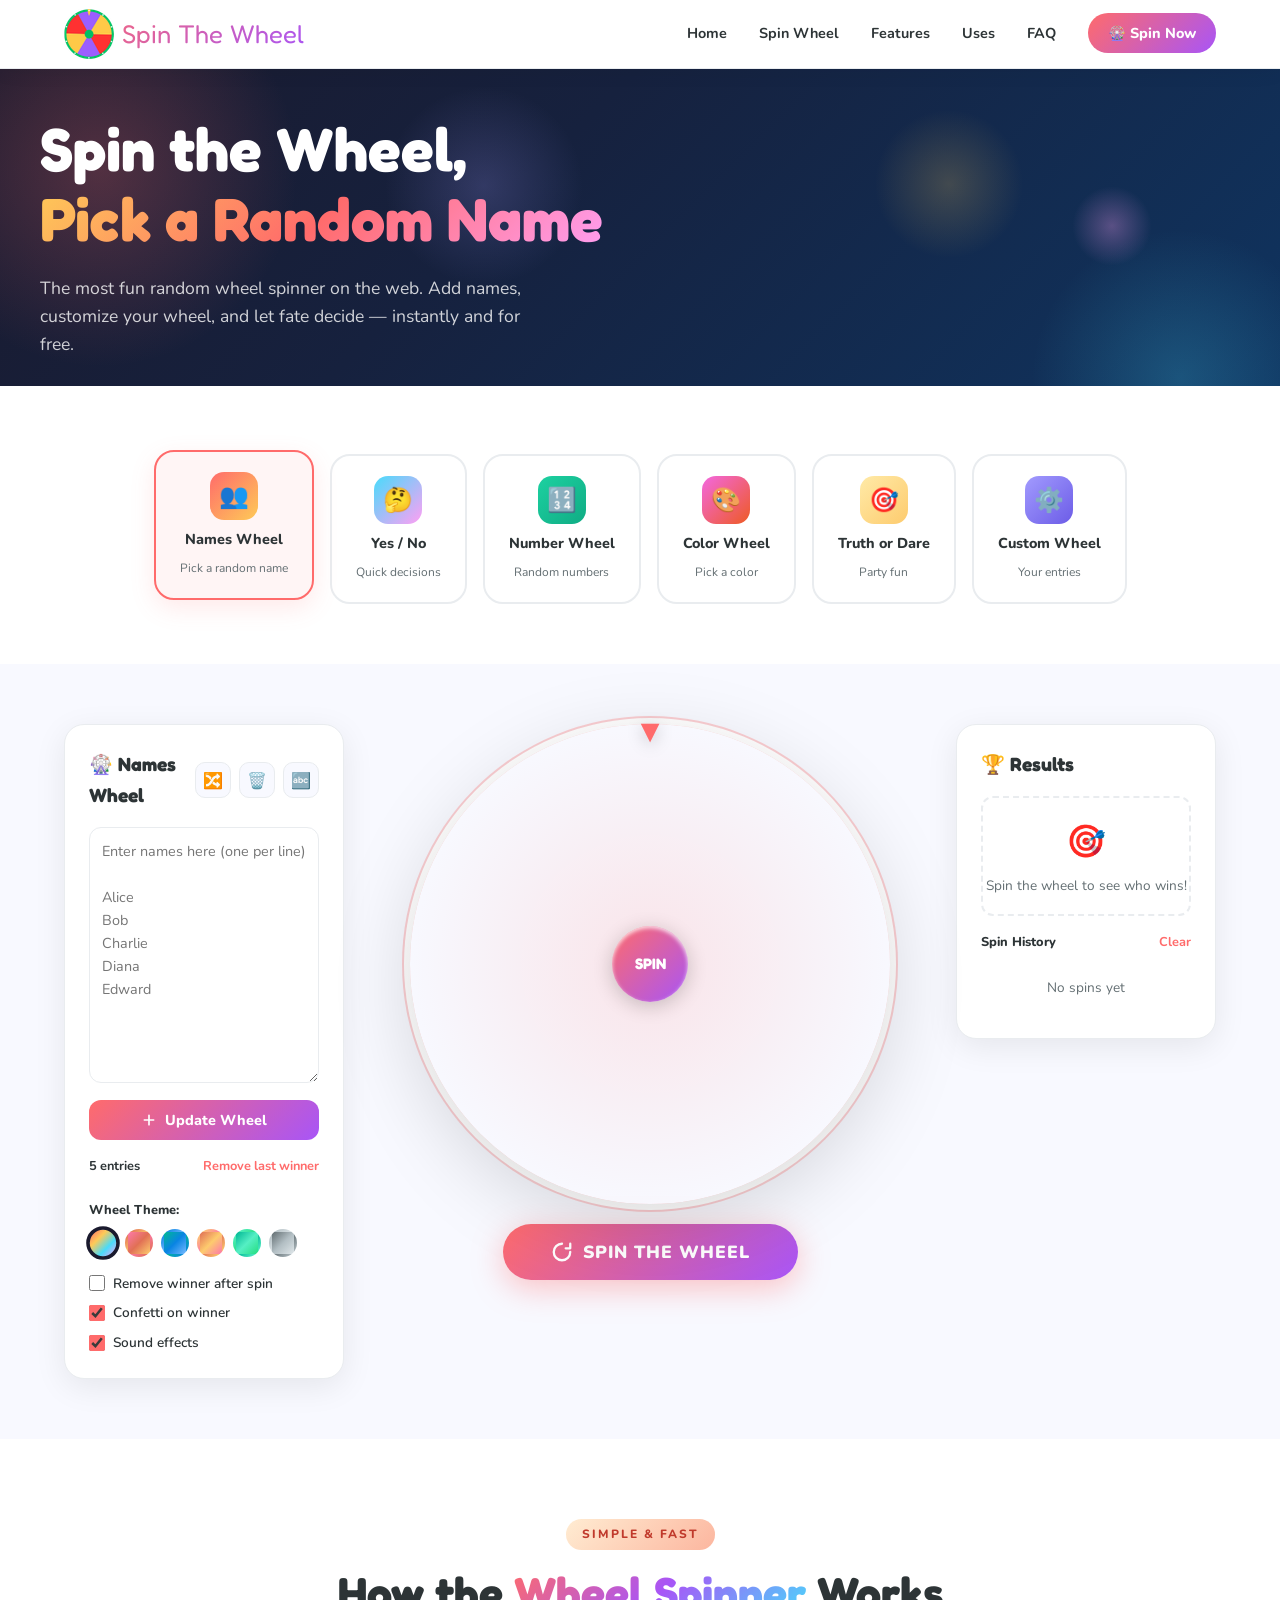
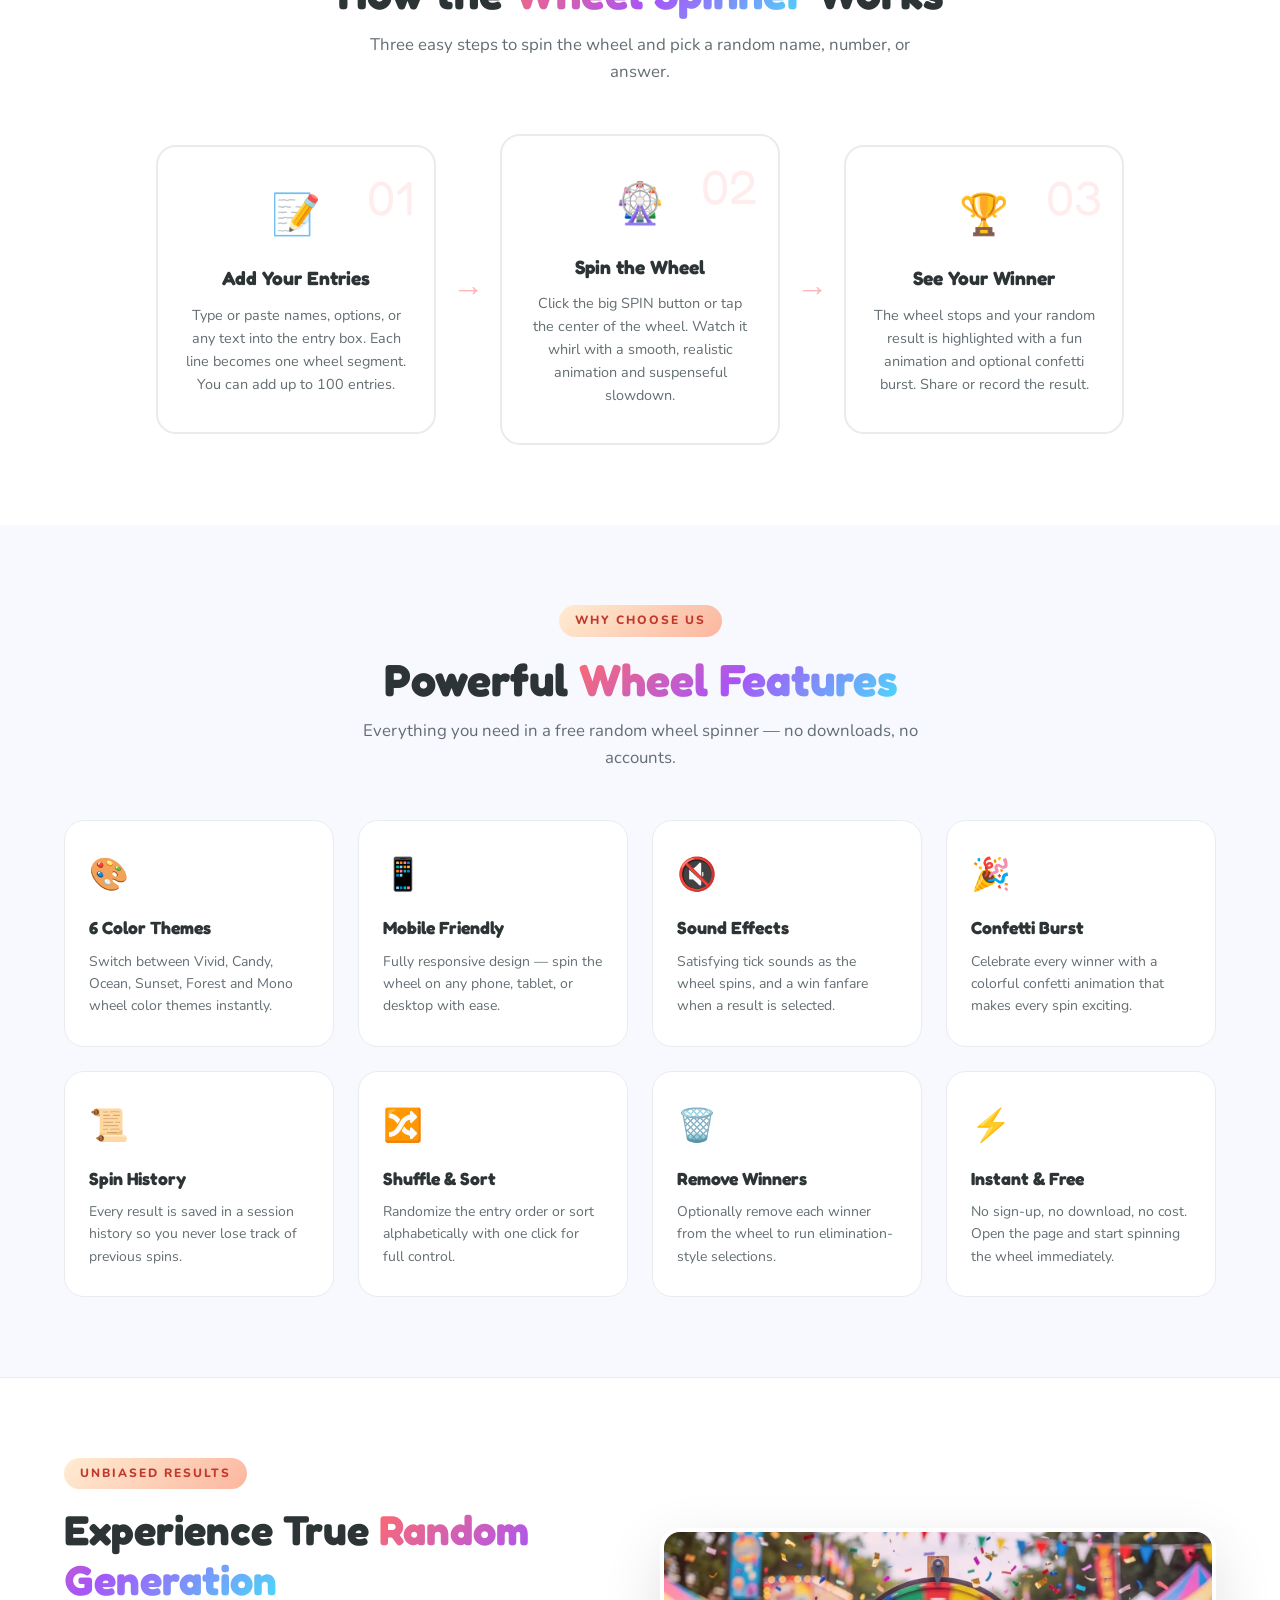
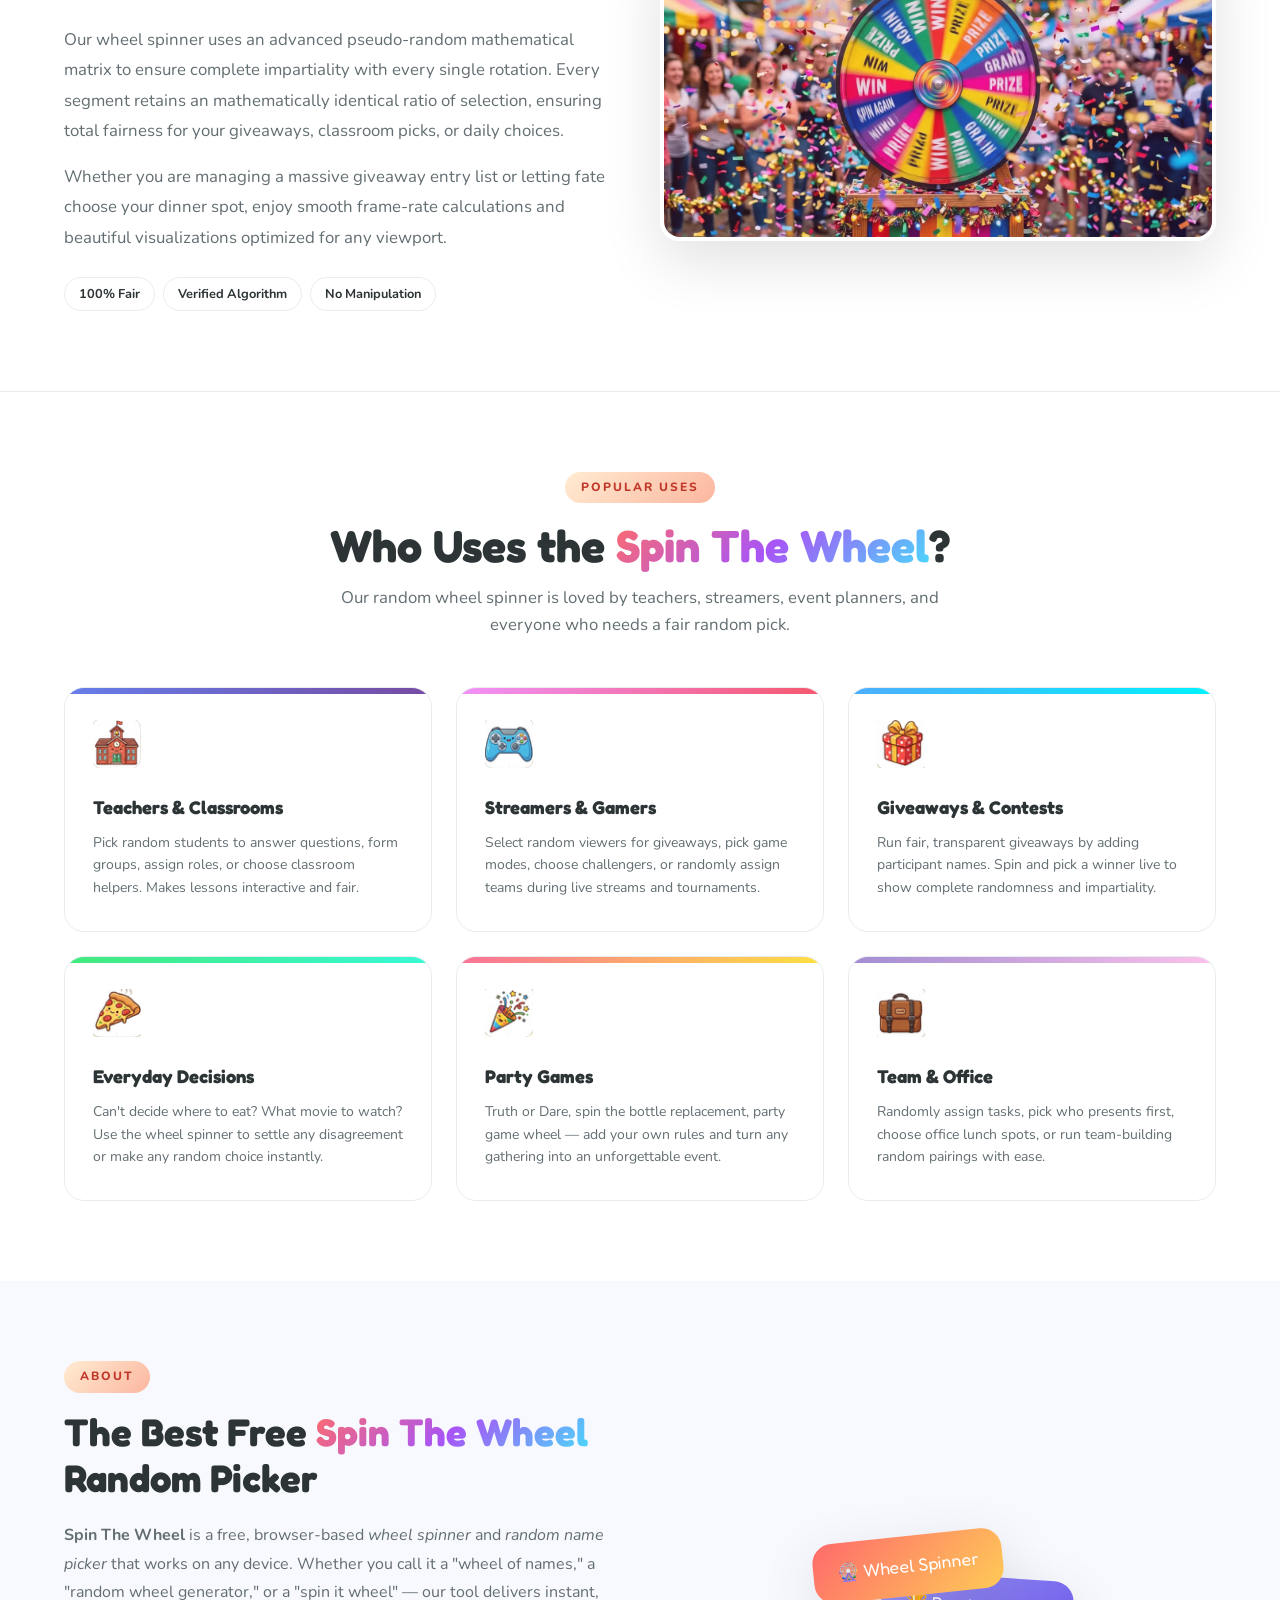
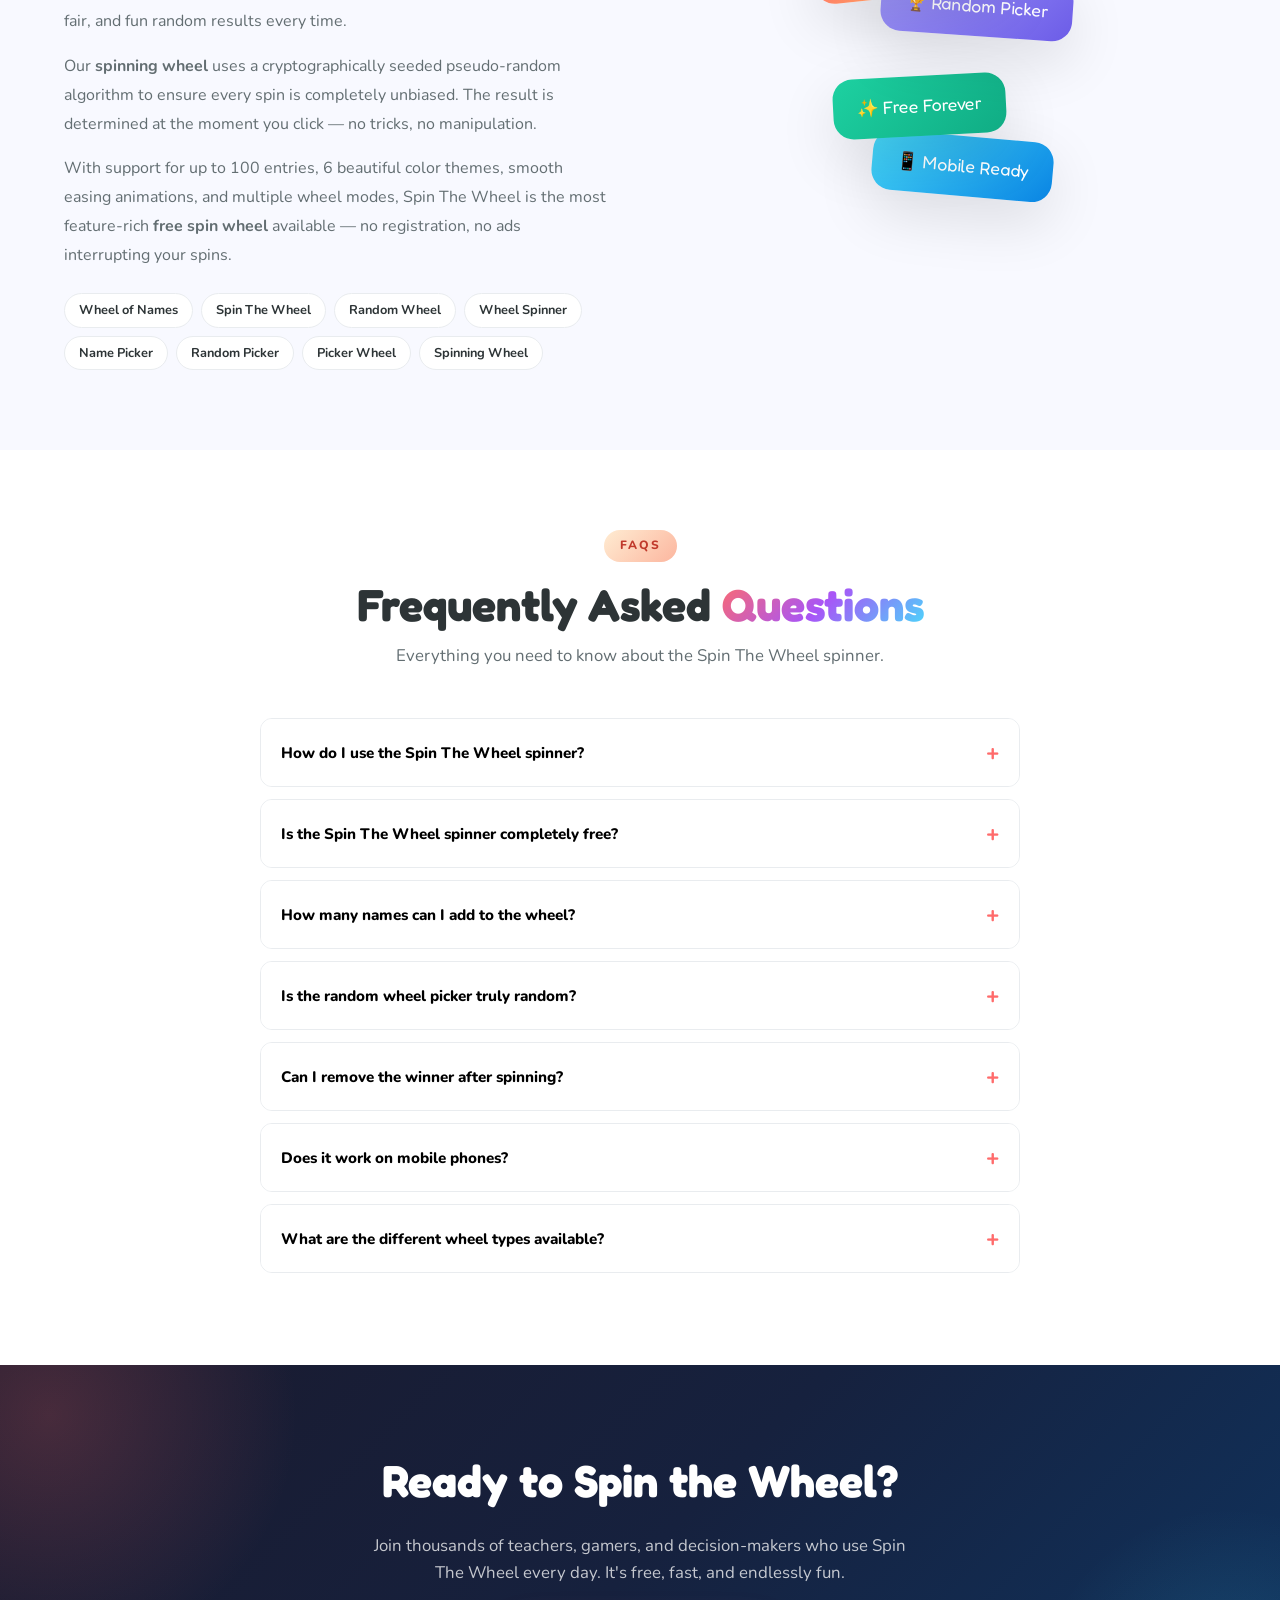
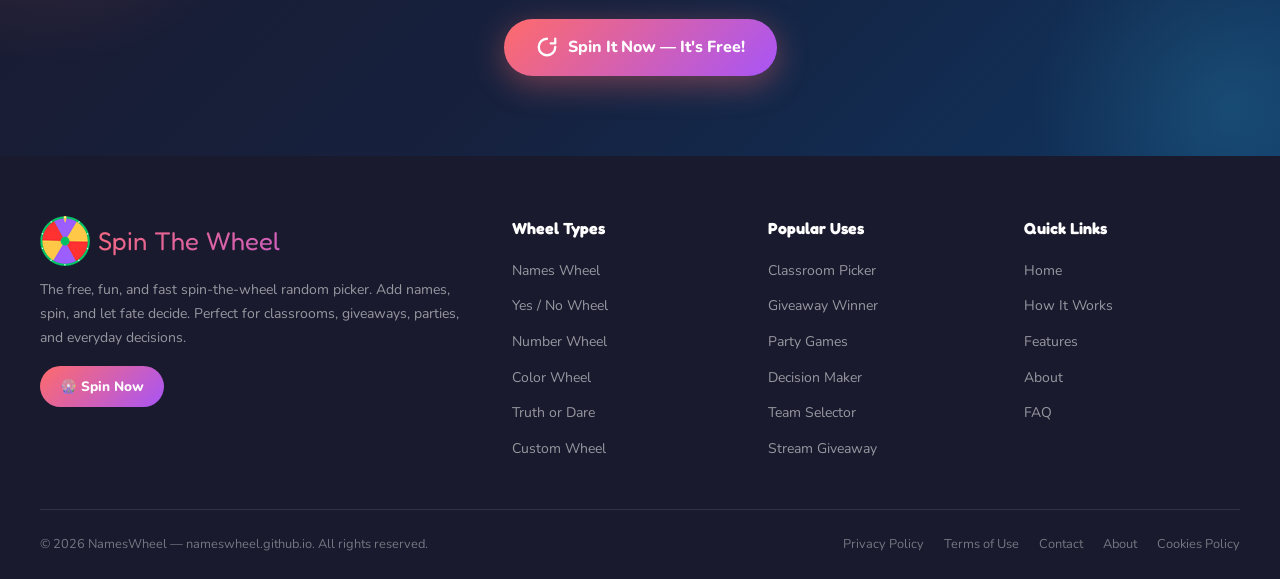
==== index.html @ dcb3e31a "Update index.html" ====
<!DOCTYPE html>
<html lang="en">
<head>
  <!-- Google tag (gtag.js) -->
<script async src="https://www.googletagmanager.com/gtag/js?id=G-W40DSWXFP2"></script>
<script>
  window.dataLayer = window.dataLayer || [];
  function gtag(){dataLayer.push(arguments);}
  gtag('js', new Date());

  gtag('config', 'G-W40DSWXFP2');
</script>
  <meta charset="UTF-8" />
  <meta name="viewport" content="width=device-width, initial-scale=1.0" />
  <title>Spin The Wheel – Random Wheel Spinner</title>
  <meta name="description" content="Spin The Wheel is a free, beautiful spinning wheel random picker. Add custom names, spin the wheel, and get instant random results. Perfect for classrooms, giveaways, games & decisions." />
  <meta name="keywords" content="random wheel, wheel of names, Spin The Wheel, spin the wheel, wheel spinner, random wheel, spinning wheel, spin a wheel, random wheel spinner, picker wheel, wheel picker, free spin wheel, spin the wheel random picker, random wheel generator" />
  <meta name="author" content="WheelGame" />
  <link rel="canonical" href="https://wheelgame.github.io/" />
  <link rel="icon" type="image/png" sizes="32x32" href="/favicon.png">

  <!-- Open Graph -->
  <meta property="og:title" content="Spin The Wheel – Free Spin the Wheel Random Picker" />
  <meta property="og:description" content="Free online wheel spinner. Add names, spin & pick a random winner instantly. Beautiful, fast, and fully customizable." />
  <meta property="og:url" content="https://wheelgame.github.io/" />
  <meta property="og:type" content="website" />
  <meta property="og:image" content="https://wheelgame.github.io/assets/og-image.png" />

  <!-- Twitter Card -->
  <meta name="twitter:card" content="summary_large_image" />
  <meta name="twitter:title" content="Spin The Wheel – Spin the Wheel Random Picker" />
  <meta name="twitter:description" content="Free online spinning wheel to pick random names, winners, and decisions." />

  <!-- Schema Markup -->
  <script type="application/ld+json">
  {
    "@context": "https://schema.org",
    "@type": "WebApplication",
    "name": "Spin Wheel Game",
    "url": "https://wheelgame.github.io/",
    "description": "Free online spin the wheel random picker. Add custom names and spin for random results.",
    "applicationCategory": "UtilityApplication",
    "operatingSystem": "Any",
    "offers": {
      "@type": "Offer",
      "price": "0",
      "priceCurrency": "USD"
    },
    "featureList": [
      "Custom names wheel",
      "Yes/No wheel",
      "Number wheel",
      "Color wheel",
      "Decision wheel",
      "Luck wheel"
    ]
  }
  </script>
  <script type="application/ld+json">
  {
    "@context": "https://schema.org",
    "@type": "FAQPage",
    "mainEntity": [
      {
        "@type": "Question",
        "name": "How do I use the Spin Wheel Game spinner?",
        "acceptedAnswer": {
          "@type": "Answer",
          "text": "Simply type or paste names into the input box on the left, then click the big SPIN button. The wheel will spin and land on a random name."
        }
      },
      {
        "@type": "Question",
        "name": "Is the Spin Wheel Game spinner free?",
        "acceptedAnswer": {
          "@type": "Answer",
          "text": "Yes! Spin Wheel Game is completely free to use with no registration required."
        }
      },
      {
        "@type": "Question",
        "name": "Can I customize the wheel colors and entries?",
        "acceptedAnswer": {
          "@type": "Answer",
          "text": "Absolutely. You can add, edit, or remove any entry and choose from multiple color themes for your wheel."
        }
      },
      {
        "@type": "Question",
        "name": "How many names can I add to the wheel?",
        "acceptedAnswer": {
          "@type": "Answer",
          "text": "You can add up to 100 names or entries on a single wheel. The wheel automatically adjusts segment sizes."
        }
      }
    ]
  }
  </script>

  <!-- Fonts -->
  <link rel="preconnect" href="https://fonts.googleapis.com" />
  <link rel="preconnect" href="https://fonts.gstatic.com" crossorigin />
  <link href="https://fonts.googleapis.com/css2?family=Fredoka+One&family=Nunito:wght@400;600;700;800;900&display=swap" rel="stylesheet" />

  <link rel="stylesheet" href="/css/style.css" />
</head>
<body>

  <!-- HEADER (component) -->
  <div id="header-root"></div>

  <!-- HERO SECTION -->
<section class="hero" id="home">
    <div class="hero-bg-circles">
      <span class="hc hc1"></span><span class="hc hc2"></span>
      <span class="hc hc3"></span><span class="hc hc4"></span>
      <span class="hc hc5"></span>
    </div>
    <div class="hero-content">
      <div class="hero-text">        
        <h1>Spin the Wheel,<br/><span class="gradient-text">Pick a Random Name</span></h1>
        <p class="hero-sub">The most fun random wheel spinner on the web. Add names, customize your wheel, and let fate decide — instantly and for free.</p>       
      </div>      
    </div>    
  </section>

  <!-- MAIN CONTENT WRAPPER for mobile reorder -->
  <div class="main-content-wrapper">

    <!-- WHEEL TYPES NAV -->
    <section class="wheel-types-nav" id="wheel-types">
      <div class="container">          
        <div class="wheel-type-cards">
          <div class="wt-card active" data-wheel="names" onclick="switchWheel('names')">
            <div class="wt-icon" style="background:linear-gradient(135deg,#ff6b6b,#feca57)">👥</div>
            <strong>Names Wheel</strong><span>Pick a random name</span>
          </div>
          <div class="wt-card" data-wheel="yesno" onclick="switchWheel('yesno')">
            <div class="wt-icon" style="background:linear-gradient(135deg,#48dbfb,#ff9ff3)">🤔</div>
            <strong>Yes / No</strong><span>Quick decisions</span>
          </div>
          <div class="wt-card" data-wheel="numbers" onclick="switchWheel('numbers')">
            <div class="wt-icon" style="background:linear-gradient(135deg,#1dd1a1,#10ac84)">🔢</div>
            <strong>Number Wheel</strong><span>Random numbers</span>
          </div>
          <div class="wt-card" data-wheel="colors" onclick="switchWheel('colors')">
            <div class="wt-icon" style="background:linear-gradient(135deg,#f368e0,#ee5a24)">🎨</div>
            <strong>Color Wheel</strong><span>Pick a color</span>
          </div>
          <div class="wt-card" data-wheel="truth" onclick="switchWheel('truth')">
            <div class="wt-icon" style="background:linear-gradient(135deg,#ffeaa7,#fdcb6e)">🎯</div>
            <strong>Truth or Dare</strong><span>Party fun</span>
          </div>
          <div class="wt-card" data-wheel="custom" onclick="switchWheel('custom')">
            <div class="wt-icon" style="background:linear-gradient(135deg,#a29bfe,#6c5ce7)">⚙️</div>
            <strong>Custom Wheel</strong><span>Your entries</span>
          </div>
        </div>
      </div>
    </section>
    
    <!-- MAIN SPINNER SECTION -->
    <section class="spinner-section" id="spinner">
      <div class="container">
        <div class="spinner-layout">

          <!-- LEFT: Controls -->
          <div class="spinner-controls">
            <div class="controls-header">
              <h3 id="wheelTitle">🎡 Names Wheel</h3>
              <div class="controls-actions">
                <button class="ctrl-btn" id="shuffleBtn" title="Shuffle" onclick="shuffleEntries()">🔀</button>
                <button class="ctrl-btn" id="clearBtn" title="Clear All" onclick="clearAll()">🗑️</button>
                <button class="ctrl-btn" id="sortBtn" title="Sort A-Z" onclick="sortEntries()">🔤</button>
              </div>
            </div>

            <div class="entry-input-area">
              <textarea id="entriesInput" placeholder="Enter names here (one per line)&#10;&#10;Alice&#10;Bob&#10;Charlie&#10;Diana&#10;Edward" rows="10"></textarea>
              <div class="input-actions">
                <button class="btn-add" onclick="updateWheelFromInput()">
                  <svg width="16" height="16" viewBox="0 0 24 24" fill="none"><path d="M12 5v14M5 12h14" stroke="white" stroke-width="2.5" stroke-linecap="round"/></svg>
                  Update Wheel
                </button>
              </div>
            </div>

            <div class="entries-list-wrap">
              <div class="entries-list-header">
                <span id="entryCount">5 entries</span>
                <button class="link-btn" onclick="removeLastWinner()">Remove last winner</button>
              </div>
              <ul class="entries-list" id="entriesList"></ul>
            </div>

            <div class="theme-picker">
              <span class="theme-label">Wheel Theme:</span>
              <div class="theme-swatches">
                <button class="swatch active" data-theme="vivid" onclick="setTheme('vivid')" title="Vivid"></button>
                <button class="swatch" data-theme="candy" onclick="setTheme('candy')" title="Candy"></button>
                <button class="swatch" data-theme="ocean" onclick="setTheme('ocean')" title="Ocean"></button>
                <button class="swatch" data-theme="sunset" onclick="setTheme('sunset')" title="Sunset"></button>
                <button class="swatch" data-theme="forest" onclick="setTheme('forest')" title="Forest"></button>
                <button class="swatch" data-theme="mono" onclick="setTheme('mono')" title="Mono"></button>
              </div>
            </div>

            <!-- Options -->
            <div class="spin-options">
              <label class="opt-toggle">
                <input type="checkbox" id="removeWinner" /> Remove winner after spin
              </label>
              <label class="opt-toggle">
                <input type="checkbox" id="confettiOpt" checked /> Confetti on winner
              </label>
              <label class="opt-toggle">
                <input type="checkbox" id="soundOpt" checked /> Sound effects
              </label>
            </div>
          </div>

          <!-- CENTER: Wheel Canvas -->
          <div class="wheel-center">
            <div class="wheel-wrapper">
              <div class="wheel-glow"></div>
              <canvas id="wheelCanvas" width="480" height="480"></canvas>
              <div class="wheel-pointer">▼</div>
              <div class="wheel-center-btn" id="spinCenterBtn" onclick="spinWheel()">
                <span id="spinBtnText">SPIN</span>
              </div>
            </div>
            <button class="btn-spin" id="spinBtn" onclick="spinWheel()">
              <svg width="22" height="22" viewBox="0 0 24 24" fill="none"><path d="M21 12a9 9 0 1 1-9-9" stroke="white" stroke-width="2.5" stroke-linecap="round"/><path d="M21 3v5h-5" stroke="white" stroke-width="2.5" stroke-linecap="round" stroke-linejoin="round"/></svg>
              SPIN THE WHEEL
            </button>
          </div>

          <!-- RIGHT: Results -->
          <div class="results-panel">
            <h3>🏆 Results</h3>
            <div class="winner-display" id="winnerDisplay">
              <div class="winner-placeholder">
                <span class="winner-icon">🎯</span>
                <p>Spin the wheel to see who wins!</p>
              </div>
            </div>
            <div class="history-wrap">
              <div class="history-header">
                <span>Spin History</span>
                <button class="link-btn" onclick="clearHistory()">Clear</button>
              </div>
              <ul class="history-list" id="historyList">
                <li class="history-empty">No spins yet</li>
              </ul>
            </div>
            <div class="share-result" id="shareResult" style="display:none">
              <button class="btn-share" onclick="shareResult()">
                📤 Share Result
              </button>
              <button class="btn-copy" onclick="copyResult()">
                📋 Copy
              </button>
            </div>
          </div>

        </div><!-- /spinner-layout -->
      </div>
    </section>

  </div><!-- /main-content-wrapper -->

  <!-- HOW IT WORKS -->
  <section class="how-it-works" id="how">
    <div class="container">
      <div class="section-tag">Simple & Fast</div>
      <h2 class="section-title">How the <span class="gradient-text">Wheel Spinner</span> Works</h2>
      <p class="section-sub">Three easy steps to spin the wheel and pick a random name, number, or answer.</p>
      <div class="steps-grid">
        <div class="step-card">
          <div class="step-num">01</div>
          <div class="step-icon">📝</div>
          <h4>Add Your Entries</h4>
          <p>Type or paste names, options, or any text into the entry box. Each line becomes one wheel segment. You can add up to 100 entries.</p>
        </div>
        <div class="step-arrow">→</div>
        <div class="step-card">
          <div class="step-num">02</div>
          <div class="step-icon">🎡</div>
          <h4>Spin the Wheel</h4>
          <p>Click the big SPIN button or tap the center of the wheel. Watch it whirl with a smooth, realistic animation and suspenseful slowdown.</p>
        </div>
        <div class="step-arrow">→</div>
        <div class="step-card">
          <div class="step-num">03</div>
          <div class="step-icon">🏆</div>
          <h4>See Your Winner</h4>
          <p>The wheel stops and your random result is highlighted with a fun animation and optional confetti burst. Share or record the result.</p>
        </div>
      </div>
    </div>
  </section>

  <!-- FEATURES SECTION -->
  <section class="features-section" id="features">
    <div class="container">
      <div class="section-tag">Why Choose Us</div>
      <h2 class="section-title">Powerful <span class="gradient-text">Wheel Features</span></h2>
      <p class="section-sub">Everything you need in a free random wheel spinner — no downloads, no accounts.</p>
      <div class="features-grid">
        <div class="feat-card">
          <div class="feat-icon">🎨</div>
          <h4>6 Color Themes</h4>
          <p>Switch between Vivid, Candy, Ocean, Sunset, Forest and Mono wheel color themes instantly.</p>
        </div>
        <div class="feat-card">
          <div class="feat-icon">📱</div>
          <h4>Mobile Friendly</h4>
          <p>Fully responsive design — spin the wheel on any phone, tablet, or desktop with ease.</p>
        </div>
        <div class="feat-card">
          <div class="feat-icon">🔇</div>
          <h4>Sound Effects</h4>
          <p>Satisfying tick sounds as the wheel spins, and a win fanfare when a result is selected.</p>
        </div>
        <div class="feat-card">
          <div class="feat-icon">🎉</div>
          <h4>Confetti Burst</h4>
          <p>Celebrate every winner with a colorful confetti animation that makes every spin exciting.</p>
        </div>
        <div class="feat-card">
          <div class="feat-icon">📜</div>
          <h4>Spin History</h4>
          <p>Every result is saved in a session history so you never lose track of previous spins.</p>
        </div>
        <div class="feat-card">
          <div class="feat-icon">🔀</div>
          <h4>Shuffle & Sort</h4>
          <p>Randomize the entry order or sort alphabetically with one click for full control.</p>
        </div>
        <div class="feat-card">
          <div class="feat-icon">🗑️</div>
          <h4>Remove Winners</h4>
          <p>Optionally remove each winner from the wheel to run elimination-style selections.</p>
        </div>
        <div class="feat-card">
          <div class="feat-icon">⚡</div>
          <h4>Instant & Free</h4>
          <p>No sign-up, no download, no cost. Open the page and start spinning the wheel immediately.</p>
        </div>
      </div>
    </div>
  </section>


  <section class="about-section" style="background: var(--bg); border-top: 1px solid var(--border); border-bottom: 1px solid var(--border);">
    <div class="container">
      <div class="about-grid" style="grid-template-columns: repeat(auto-fit, minmax(320px, 1fr)); gap: 40px; align-items: center;">
        
        <div class="about-text" style="text-align: left;">
          <div class="section-tag">Unbiased Results</div>
          <h2 style="font-family: var(--font-display); font-size: clamp(1.8rem, 3.5vw, 2.6rem); margin-bottom: 20px; line-height: 1.2;">
            Experience True <span class="gradient-text">Random Generation</span>
          </h2>
          <p style="color: var(--text-light); margin-bottom: 16px; line-height: 1.8; font-size: 1.05rem;">
            Our wheel spinner uses an advanced pseudo-random mathematical matrix to ensure complete impartiality with every single rotation. Every segment retains an mathematically identical ratio of selection, ensuring total fairness for your giveaways, classroom picks, or daily choices.
          </p>
          <p style="color: var(--text-light); margin-bottom: 24px; line-height: 1.8; font-size: 1.05rem;">
            Whether you are managing a massive giveaway entry list or letting fate choose your dinner spot, enjoy smooth frame-rate calculations and beautiful visualizations optimized for any viewport.
          </p>
          <div class="about-tags" style="justify-content: flex-start;">
            <span class="tag">100% Fair</span>
            <span class="tag">Verified Algorithm</span>
            <span class="tag">No Manipulation</span>
          </div>
        </div>

        <div class="about-visual" style="display: block; width: 100%;">
          <div style="position: relative; border-radius: var(--radius); overflow: hidden; box-shadow: var(--shadow-strong); border: 4px solid white; aspect-ratio: 16 / 9;">
            <img 
              src="/images/prize-wheel.webp" 
              alt="colorful prize wheel" 
              style="width: 100%; height: 100%; object-fit: cover; display: block;"
            />
            <div style="position: absolute; inset: 0; background: linear-gradient(135deg, rgba(255,107,107,0.15), rgba(168,85,247,0.15)); pointer-events: none;"></div>
          </div>
        </div>

      </div>
    </div>
  </section>

  <!-- USE CASES SECTION -->
  <section class="use-cases-section" id="uses">
    <div class="container">
      <div class="section-tag">Popular Uses</div>
      <h2 class="section-title">Who Uses the <span class="gradient-text">Spin The Wheel</span>?</h2>
      <p class="section-sub">Our random wheel spinner is loved by teachers, streamers, event planners, and everyone who needs a fair random pick.</p>
      <div class="use-cases-grid">
        <div class="use-card">
          <div class="use-bg" style="background:linear-gradient(135deg,#667eea,#764ba2)"></div>
          <img src="/images/school.png" alt="school" class="use-image" style="width: 48px; height: 48px; object-fit: contain; margin-bottom: 1rem;">
          <h4>Teachers & Classrooms</h4>
          <p>Pick random students to answer questions, form groups, assign roles, or choose classroom helpers. Makes lessons interactive and fair.</p>
        </div>
        <div class="use-card">
          <div class="use-bg" style="background:linear-gradient(135deg,#f093fb,#f5576c)"></div>
          <img src="/images/joystick.png" alt="joystick" class="use-image" style="width: 48px; height: 48px; object-fit: contain; margin-bottom: 1rem;">
          <h4>Streamers & Gamers</h4>
          <p>Select random viewers for giveaways, pick game modes, choose challengers, or randomly assign teams during live streams and tournaments.</p>
        </div>
        <div class="use-card">
          <div class="use-bg" style="background:linear-gradient(135deg,#4facfe,#00f2fe)"></div>
          <img src="/images/giftbox.png" alt="giftbox" class="use-image" style="width: 48px; height: 48px; object-fit: contain; margin-bottom: 1rem;">
          <h4>Giveaways & Contests</h4>
          <p>Run fair, transparent giveaways by adding participant names. Spin and pick a winner live to show complete randomness and impartiality.</p>
        </div>
        <div class="use-card">
          <div class="use-bg" style="background:linear-gradient(135deg,#43e97b,#38f9d7)"></div>
          <img src="/images/slice.png" alt="pizza slice" class="use-image" style="width: 48px; height: 48px; object-fit: contain; margin-bottom: 1rem;">
          <h4>Everyday Decisions</h4>
          <p>Can't decide where to eat? What movie to watch? Use the wheel spinner to settle any disagreement or make any random choice instantly.</p>
        </div>
        <div class="use-card">
          <div class="use-bg" style="background:linear-gradient(135deg,#fa709a,#fee140)"></div>
          <img src="/images/party.png" alt="party emoji" class="use-image" style="width: 48px; height: 48px; object-fit: contain; margin-bottom: 1rem;">
          <h4>Party Games</h4>
          <p>Truth or Dare, spin the bottle replacement, party game wheel — add your own rules and turn any gathering into an unforgettable event.</p>
        </div>
        <div class="use-card">
          <div class="use-bg" style="background:linear-gradient(135deg,#a18cd1,#fbc2eb)"></div>
          <img src="/images/bag.png" alt="office bag" class="use-image" style="width: 48px; height: 48px; object-fit: contain; margin-bottom: 1rem;">
          <h4>Team & Office</h4>
          <p>Randomly assign tasks, pick who presents first, choose office lunch spots, or run team-building random pairings with ease.</p>
        </div>
      </div>
    </div>
  </section>

  <!-- SEO TEXT / ABOUT SECTION -->
  <section class="about-section" id="about">
    <div class="container">
      <div class="about-grid">
        <div class="about-text">
          <div class="section-tag">About</div>
          <h2>The Best Free <span class="gradient-text">Spin The Wheel</span> Random Picker</h2>
          <p><strong>Spin The Wheel</strong> is a free, browser-based <em>wheel spinner</em> and <em>random name picker</em> that works on any device. Whether you call it a "wheel of names," a "random wheel generator," or a "spin it wheel" — our tool delivers instant, fair, and fun random results every time.</p>
          <p>Our <strong>spinning wheel</strong> uses a cryptographically seeded pseudo-random algorithm to ensure every spin is completely unbiased. The result is determined at the moment you click — no tricks, no manipulation.</p>
          <p>With support for up to 100 entries, 6 beautiful color themes, smooth easing animations, and multiple wheel modes, Spin The Wheel is the most feature-rich <strong>free spin wheel</strong> available — no registration, no ads interrupting your spins.</p>
          <div class="about-tags">
            <span class="tag">Wheel of Names</span>
            <span class="tag">Spin The Wheel</span>
            <span class="tag">Random Wheel</span>
            <span class="tag">Wheel Spinner</span>
            <span class="tag">Name Picker</span>
            <span class="tag">Random Picker</span>
            <span class="tag">Picker Wheel</span>
            <span class="tag">Spinning Wheel</span>
          </div>
        </div>
        <div class="about-visual">
          <div class="about-card-stack">
            <div class="acard acard1">🎡 Wheel Spinner</div>
            <div class="acard acard2">🏆 Random Picker</div>
            <div class="acard acard3">✨ Free Forever</div>
            <div class="acard acard4">📱 Mobile Ready</div>
          </div>
        </div>
      </div>
    </div>
  </section>

  <!-- FAQ SECTION -->
  <section class="faq-section" id="faq">
    <div class="container">
      <div class="section-tag">FAQs</div>
      <h2 class="section-title">Frequently Asked <span class="gradient-text">Questions</span></h2>
      <p class="section-sub">Everything you need to know about the Spin The Wheel spinner.</p>
      <div class="faq-list" id="faqList">
        <div class="faq-item">
          <button class="faq-q" onclick="toggleFaq(this)">
            How do I use the Spin The Wheel spinner?
            <span class="faq-arrow">+</span>
          </button>
          <div class="faq-a">
            <p>Type or paste your names into the text box on the left — one name per line. Click the <strong>Update Wheel</strong> button to load them, then hit the big <strong>SPIN THE WHEEL</strong> button. The wheel spins and lands on a random entry!</p>
          </div>
        </div>
        <div class="faq-item">
          <button class="faq-q" onclick="toggleFaq(this)">
            Is the Spin The Wheel spinner completely free?
            <span class="faq-arrow">+</span>
          </button>
          <div class="faq-a">
            <p>Yes! Spin The Wheel is 100% free with no registration, no subscription, and no hidden charges. Spin as many times as you want, with as many names as you like.</p>
          </div>
        </div>
        <div class="faq-item">
          <button class="faq-q" onclick="toggleFaq(this)">
            How many names can I add to the wheel?
            <span class="faq-arrow">+</span>
          </button>
          <div class="faq-a">
            <p>You can add up to <strong>100 names or entries</strong> to a single wheel. The segments automatically resize to fit all entries, and text is scaled for readability.</p>
          </div>
        </div>
        <div class="faq-item">
          <button class="faq-q" onclick="toggleFaq(this)">
            Is the random wheel picker truly random?
            <span class="faq-arrow">+</span>
          </button>
          <div class="faq-a">
            <p>Yes. The result uses JavaScript's <code>Math.random()</code> seeded at spin time, which provides statistically uniform randomness. Every entry has an equal chance of winning each spin.</p>
          </div>
        </div>
        <div class="faq-item">
          <button class="faq-q" onclick="toggleFaq(this)">
            Can I remove the winner after spinning?
            <span class="faq-arrow">+</span>
          </button>
          <div class="faq-a">
            <p>Yes! Check the <strong>"Remove winner after spin"</strong> option in the settings panel. This is perfect for elimination-style selections where each winner is removed before the next spin.</p>
          </div>
        </div>
        <div class="faq-item">
          <button class="faq-q" onclick="toggleFaq(this)">
            Does it work on mobile phones?
            <span class="faq-arrow">+</span>
          </button>
          <div class="faq-a">
            <p>Absolutely! Spin The Wheel is fully responsive and touch-friendly. Tap the center button or the SPIN button to rotate the wheel on any smartphone or tablet.</p>
          </div>
        </div>
        <div class="faq-item">
          <button class="faq-q" onclick="toggleFaq(this)">
            What are the different wheel types available?
            <span class="faq-arrow">+</span>
          </button>
          <div class="faq-a">
            <p>We offer 6 wheel types: <strong>Names Wheel</strong> (custom names), <strong>Yes/No Wheel</strong> (quick decisions), <strong>Number Wheel</strong> (random numbers 1–20), <strong>Color Wheel</strong> (random colors), <strong>Truth or Dare Wheel</strong>, and a fully <strong>Custom Wheel</strong> where you enter anything you want.</p>
          </div>
        </div>
      </div>
    </div>
  </section>

  <!-- CTA SECTION -->
  <section class="cta-section">
    <div class="cta-bg-circles">
      <span class="cc cc1"></span><span class="cc cc2"></span>
    </div>
    <div class="container">
      <div class="cta-content">
        <h2>Ready to Spin the Wheel?</h2>
        <p>Join thousands of teachers, gamers, and decision-makers who use Spin The Wheel every day. It's free, fast, and endlessly fun.</p>
        <a href="#spinner" class="btn-hero btn-cta-hero">
          <svg width="22" height="22" viewBox="0 0 24 24" fill="none"><path d="M21 12a9 9 0 1 1-9-9" stroke="white" stroke-width="2.5" stroke-linecap="round"/><path d="M21 3v5h-5" stroke="white" stroke-width="2.5" stroke-linecap="round" stroke-linejoin="round"/></svg>
          Spin It Now — It's Free!
        </a>
      </div>
    </div>
  </section>

  <!-- FOOTER (component) -->
  <div id="footer-root"></div>

  <!-- WINNER MODAL -->
  <div class="modal-overlay" id="winnerModal">
    <div class="modal-box">
      <div class="modal-confetti" id="modalConfetti"></div>
      <div class="modal-emoji">🏆</div>
      <h2>We Have a Winner!</h2>
      <div class="modal-winner-name" id="modalWinnerName"></div>
      <div class="modal-actions">
        <button class="btn-modal-spin" onclick="closeModal(); setTimeout(spinWheel, 400)">Spin Again</button>
        <button class="btn-modal-close" onclick="closeModal()">Close</button>
      </div>
    </div>
  </div>

  <!-- JS -->
  <script src="/js/header.js"></script>
  <script src="/js/footer.js"></script>
  <script src="/js/wheel.js"></script>
  <script src="/js/app.js"></script>
</body>
</html>
---- css/style.css ----
/* ============================================================
   NAMES ON WHEEL — Main Stylesheet
   Font: Fredoka One (display) + Nunito (body)
   Theme: White background, vivid color bursts
   ============================================================ */

:root {
  --primary: #ff6b6b;
  --primary2: #feca57;
  --accent: #48dbfb;
  --accent2: #ff9ff3;
  --purple: #a29bfe;
  --green: #1dd1a1;
  --dark: #1a1a2e;
  --dark2: #16213e;
  --text: #2d3436;
  --text-light: #636e72;
  --bg: #ffffff;
  --bg2: #f8f9ff;
  --bg3: #fff5f5;
  --border: #e9ecef;
  --shadow: 0 8px 32px rgba(0,0,0,0.08);
  --shadow-strong: 0 20px 60px rgba(0,0,0,0.12);
  --radius: 20px;
  --radius-sm: 12px;
  --font-display: 'Fredoka One', cursive;
  --font-body: 'Nunito', sans-serif;
}

*, *::before, *::after { box-sizing: border-box; margin: 0; padding: 0; }

html { scroll-behavior: smooth; }

body {
  font-family: var(--font-body);
  color: var(--text);
  background: var(--bg);
  overflow-x: hidden;
  line-height: 1.6;
}

/* ---- UTILITY ---- */
.container { max-width: 1200px; margin: 0 auto; padding: 0 24px; }
.gradient-text {
  background: linear-gradient(135deg, var(--primary), #a855f7, var(--accent));
  -webkit-background-clip: text; -webkit-text-fill-color: transparent; background-clip: text;
}
.section-tag {
  display: inline-block; background: linear-gradient(135deg,#ffecd2,#fcb69f);
  color: #c0392b; font-size: 0.75rem; font-weight: 800; letter-spacing: 2px;
  text-transform: uppercase; padding: 6px 16px; border-radius: 100px; margin-bottom: 16px;
}
.section-title { font-family: var(--font-display); font-size: clamp(1.8rem,4vw,2.8rem); line-height: 1.2; margin-bottom: 12px; }
.section-sub { color: var(--text-light); font-size: 1.05rem; max-width: 600px; margin: 0 auto 48px; text-align: center; }

/* ---- HEADER ---- */
.site-header {
  position: sticky; top: 0; z-index: 1000;
  background: rgba(255,255,255,0.95); backdrop-filter: blur(12px);
  border-bottom: 1px solid var(--border);
  box-shadow: 0 2px 20px rgba(0,0,0,0.06);
}
.header-inner {
  display: flex; align-items: center; justify-content: space-between;
  padding: 0 24px; max-width: 1200px; margin: 0 auto; height: 68px;
}
.logo {
  font-family: var(--font-display); font-size: 1.6rem; text-decoration: none;
  background: linear-gradient(135deg, var(--primary), #a855f7);
  -webkit-background-clip: text; -webkit-text-fill-color: transparent; background-clip: text;
  display: flex; align-items: center; gap: 8px;
}
.logo-icon { font-style: normal; -webkit-text-fill-color: initial; }
.nav-links { display: flex; gap: 32px; list-style: none; }
.nav-links a {
  text-decoration: none; color: var(--text); font-weight: 700; font-size: 0.9rem;
  transition: color .2s; position: relative;
}
.nav-links a::after {
  content: ''; position: absolute; bottom: -4px; left: 0; right: 0; height: 2px;
  background: var(--primary); border-radius: 2px; transform: scaleX(0); transition: transform .2s;
}
.nav-links a:hover { color: var(--primary); }
.nav-links a:hover::after { transform: scaleX(1); }
.nav-cta {
  background: linear-gradient(135deg,var(--primary),#a855f7);
  color: white !important; padding: 10px 20px; border-radius: 100px;
  font-weight: 800 !important;
}
.nav-cta::after { display: none; }
.hamburger { display: none; background: none; border: none; cursor: pointer; padding: 4px; }
.ham-line { display: block; width: 24px; height: 2.5px; background: var(--text); border-radius: 2px; margin: 5px 0; transition: all .3s; }
.mobile-nav { display: none; }

/* ---- HERO ---- */
.hero {
  position: relative; overflow: hidden;
  background: linear-gradient(135deg, #1a1a2e 0%, #16213e 40%, #0f3460 100%);
  padding: 45px 12px 0;
}
.hero-bg-circles { position: absolute; inset: 0; pointer-events: none; }
.hc {
  position: absolute; border-radius: 50%;
  background: radial-gradient(circle, rgba(255,107,107,0.25), transparent 70%);
  animation: pulse-slow 6s ease-in-out infinite;
}
.hc1 { width: 400px; height: 400px; top: -100px; left: -100px; animation-delay: 0s; }
.hc2 { width: 300px; height: 300px; top: 50%; right: -50px; background: radial-gradient(circle,rgba(72,219,251,0.2),transparent 70%); animation-delay: 2s; }
.hc3 { width: 200px; height: 200px; bottom: 100px; left: 30%; background: radial-gradient(circle,rgba(162,155,254,0.2),transparent 70%); animation-delay: 4s; }
.hc4 { width: 150px; height: 150px; top: 40px; right: 20%; background: radial-gradient(circle,rgba(254,202,87,0.2),transparent 70%); animation-delay: 1s; }
.hc5 { width: 80px; height: 80px; bottom: 120px; right: 10%; background: radial-gradient(circle,rgba(255,159,243,0.3),transparent 70%); animation-delay: 3s; }

@keyframes pulse-slow { 0%,100%{transform:scale(1);opacity:.8} 50%{transform:scale(1.2);opacity:1} }

.hero-content { position: relative; z-index: 2; max-width: 1200px; margin: 0 auto; display: flex; align-items: center; justify-content: space-between; gap: 60px; }
.hero-text { flex: 1; }
.hero-badge {
  display: inline-flex; align-items: center; gap: 6px;
  background: rgba(255,255,255,0.1); border: 1px solid rgba(255,255,255,0.2);
  color: #feca57; font-size: 0.85rem; font-weight: 700; padding: 8px 16px;
  border-radius: 100px; margin-bottom: 20px; backdrop-filter: blur(4px);
}
.hero-text h1 {
  font-family: var(--font-display); font-size: clamp(2.2rem,5vw,3.8rem);
  line-height: 1.15; color: white; margin-bottom: 20px;
}
.hero-text .gradient-text {
  background: linear-gradient(135deg,#feca57,#ff6b6b,#ff9ff3);
  -webkit-background-clip: text; -webkit-text-fill-color: transparent; background-clip: text;
}
.hero-sub { color: rgba(255,255,255,0.8); font-size: 1.1rem; margin-bottom: 28px; max-width: 500px; }
.hero-stats { display: flex; gap: 32px; margin-bottom: 36px; }
.stat { display: flex; flex-direction: column; }
.stat strong { font-family: var(--font-display); font-size: 2rem; color: #feca57; line-height: 1; }
.stat span { color: rgba(255,255,255,0.6); font-size: 0.8rem; font-weight: 600; }
.btn-hero {
  display: inline-flex; align-items: center; gap: 10px;
  background: linear-gradient(135deg,#ff6b6b,#a855f7);
  color: white; font-size: 1rem; font-weight: 800; padding: 16px 32px;
  border-radius: 100px; text-decoration: none; box-shadow: 0 8px 32px rgba(255,107,107,0.4);
  transition: transform .2s, box-shadow .2s;
}
.btn-hero:hover { transform: translateY(-2px); box-shadow: 0 12px 40px rgba(255,107,107,0.5); }
.hero-wheel-preview { flex: 0 0 320px; display: flex; justify-content: center; }
.mini-wheel { position: relative; }
.mini-wheel-pin {
  position: absolute; top: -10px; left: 50%; transform: translateX(-50%);
  font-size: 1.6rem; color: white; filter: drop-shadow(0 2px 8px rgba(0,0,0,0.5));
  z-index: 5; animation: pin-bounce .6s ease-in-out infinite alternate;
}
@keyframes pin-bounce { from{transform:translateX(-50%) translateY(0)} to{transform:translateX(-50%) translateY(4px)} }
.hero-wave { margin-top: 60px; }
.hero-wave svg { display: block; }

/* ---- MAIN CONTENT WRAPPER (for mobile reorder) ---- */
.main-content-wrapper {
  display: flex;
  flex-direction: column;
}

/* ---- WHEEL TYPES NAV ---- */
.wheel-types-nav { padding: 60px 0; background: white; text-align: center; }
.wheel-type-cards { display: flex; gap: 16px; flex-wrap: wrap; justify-content: center; margin-top: 8px; }
.wt-card {
  display: flex; flex-direction: column; align-items: center; gap: 8px;
  padding: 20px 24px; border-radius: var(--radius); border: 2px solid var(--border);
  cursor: pointer; transition: all .25s; background: white; min-width: 130px;
}
.wt-card:hover, .wt-card.active {
  border-color: var(--primary); background: #fff5f5;
  transform: translateY(-4px); box-shadow: 0 8px 24px rgba(255,107,107,0.15);
}
.wt-icon { width: 48px; height: 48px; border-radius: 14px; display: flex; align-items: center; justify-content: center; font-size: 1.5rem; }
.wt-card strong { font-weight: 800; font-size: 0.9rem; }
.wt-card span { font-size: 0.75rem; color: var(--text-light); }

/* ---- SPINNER SECTION ---- */
.spinner-section { padding: 60px 0; background: var(--bg2); }
.spinner-layout { display: grid; grid-template-columns: 280px 1fr 260px; gap: 28px; align-items: start; }

/* Controls */
.spinner-controls {
  background: white; border-radius: var(--radius); padding: 24px;
  box-shadow: var(--shadow); border: 1px solid var(--border);
}
.controls-header { display: flex; align-items: center; justify-content: space-between; margin-bottom: 16px; }
.controls-header h3 { font-family: var(--font-display); font-size: 1.2rem; }
.controls-actions { display: flex; gap: 8px; }
.ctrl-btn {
  background: var(--bg2); border: 1px solid var(--border); border-radius: 10px;
  width: 36px; height: 36px; cursor: pointer; font-size: 1rem; transition: all .2s;
}
.ctrl-btn:hover { background: #fff0f0; border-color: var(--primary); transform: scale(1.1); }
.entry-input-area { margin-bottom: 16px; }
#entriesInput {
  width: 100%; padding: 12px; border: 1.5px solid var(--border); border-radius: 12px;
  font-family: var(--font-body); font-size: 0.9rem; resize: vertical; outline: none;
  transition: border-color .2s; line-height: 1.6;
}
#entriesInput:focus { border-color: var(--primary); }
.input-actions { margin-top: 8px; }
.btn-add {
  width: 100%; display: flex; align-items: center; justify-content: center; gap: 8px;
  background: linear-gradient(135deg,var(--primary),#a855f7);
  color: white; border: none; padding: 10px; border-radius: 12px;
  font-family: var(--font-body); font-weight: 800; font-size: 0.9rem; cursor: pointer;
  transition: transform .2s, box-shadow .2s;
}
.btn-add:hover { transform: translateY(-1px); box-shadow: 0 4px 16px rgba(255,107,107,0.35); }
.entries-list-wrap { margin-bottom: 16px; }
.entries-list-header { display: flex; justify-content: space-between; align-items: center; margin-bottom: 8px; font-size: 0.8rem; font-weight: 700; }
.link-btn { background: none; border: none; color: var(--primary); cursor: pointer; font-size: 0.8rem; font-weight: 700; font-family: var(--font-body); }
.entries-list { list-style: none; max-height: 180px; overflow-y: auto; display: flex; flex-direction: column; gap: 4px; }
.entries-list::-webkit-scrollbar { width: 4px; }
.entries-list::-webkit-scrollbar-thumb { background: var(--border); border-radius: 4px; }
.entry-item {
  display: flex; align-items: center; gap: 8px; padding: 6px 10px;
  background: var(--bg2); border-radius: 8px; font-size: 0.85rem;
}
.entry-dot { width: 10px; height: 10px; border-radius: 50%; flex-shrink: 0; }
.entry-name { flex: 1; font-weight: 600; overflow: hidden; text-overflow: ellipsis; white-space: nowrap; }
.entry-del { background: none; border: none; cursor: pointer; color: #ccc; font-size: 0.85rem; padding: 2px; transition: color .2s; }
.entry-del:hover { color: var(--primary); }
.theme-picker { margin-bottom: 16px; }
.theme-label { font-size: 0.8rem; font-weight: 800; display: block; margin-bottom: 8px; }
.theme-swatches { display: flex; gap: 8px; }
.swatch {
  width: 28px; height: 28px; border-radius: 50%; cursor: pointer; border: 3px solid transparent;
  transition: transform .2s, border-color .2s; outline: none;
}
.swatch[data-theme="vivid"] { background: linear-gradient(135deg,#ff6b6b,#feca57,#48dbfb,#ff9ff3); }
.swatch[data-theme="candy"] { background: linear-gradient(135deg,#fd79a8,#e17055,#fdcb6e); }
.swatch[data-theme="ocean"] { background: linear-gradient(135deg,#00b894,#0984e3,#74b9ff); }
.swatch[data-theme="sunset"] { background: linear-gradient(135deg,#e17055,#fdcb6e,#fd79a8); }
.swatch[data-theme="forest"] { background: linear-gradient(135deg,#00b894,#55efc4,#26de81); }
.swatch[data-theme="mono"] { background: linear-gradient(135deg,#636e72,#b2bec3,#dfe6e9); }
.swatch.active, .swatch:hover { transform: scale(1.2); border-color: var(--dark); }
.spin-options { display: flex; flex-direction: column; gap: 8px; }
.opt-toggle { display: flex; align-items: center; gap: 8px; cursor: pointer; font-size: 0.85rem; font-weight: 600; }
.opt-toggle input { accent-color: var(--primary); width: 16px; height: 16px; }

/* Wheel Center */
.wheel-center { display: flex; flex-direction: column; align-items: center; gap: 20px; }
.wheel-wrapper { position: relative; display: flex; align-items: center; justify-content: center; }
.wheel-glow {
  position: absolute; width: 500px; height: 500px; border-radius: 50%;
  background: radial-gradient(circle,rgba(255,107,107,0.15),transparent 70%);
  animation: glow-pulse 3s ease-in-out infinite;
}
@keyframes glow-pulse { 0%,100%{transform:scale(1)} 50%{transform:scale(1.1)} }
#wheelCanvas { display: block; border-radius: 50%; box-shadow: 0 20px 80px rgba(0,0,0,0.15), 0 0 0 6px white, 0 0 0 8px rgba(255,107,107,0.3); cursor: pointer; }
.wheel-pointer {
  position: absolute; top: -18px; left: 50%; transform: translateX(-50%);
  font-size: 2rem; color: var(--primary); filter: drop-shadow(0 4px 8px rgba(0,0,0,0.2));
  z-index: 10; animation: pointer-bob .8s ease-in-out infinite alternate;
}
@keyframes pointer-bob { from{transform:translateX(-50%) translateY(0)} to{transform:translateX(-50%) translateY(5px)} }
.wheel-center-btn {
  position: absolute; width: 76px; height: 76px; border-radius: 50%; z-index: 10;
  background: white; box-shadow: 0 4px 20px rgba(0,0,0,0.2), inset 0 2px 4px rgba(255,255,255,0.8);
  display: flex; align-items: center; justify-content: center; cursor: pointer;
  font-family: var(--font-display); font-size: 0.95rem; font-weight: 700;
  background: linear-gradient(135deg,#ff6b6b,#a855f7); color: white;
  transition: transform .2s;
}
.wheel-center-btn:hover { transform: scale(1.08); }
.btn-spin {
  display: flex; align-items: center; gap: 10px;
  background: linear-gradient(135deg,var(--primary),#a855f7);
  color: white; border: none; padding: 16px 48px; border-radius: 100px;
  font-family: var(--font-body); font-weight: 900; font-size: 1.1rem; cursor: pointer;
  box-shadow: 0 8px 32px rgba(255,107,107,0.4); transition: all .2s; letter-spacing: 1px;
}
.btn-spin:hover { transform: translateY(-3px); box-shadow: 0 14px 40px rgba(255,107,107,0.5); }
.btn-spin:active { transform: translateY(-1px); }
.btn-spin:disabled { opacity: 0.6; cursor: not-allowed; transform: none; }

/* Results Panel */
.results-panel {
  background: white; border-radius: var(--radius); padding: 24px;
  box-shadow: var(--shadow); border: 1px solid var(--border); display: flex; flex-direction: column; gap: 16px;
}
.results-panel h3 { font-family: var(--font-display); font-size: 1.2rem; }
.winner-display {
  min-height: 120px; border-radius: var(--radius-sm);
  border: 2px dashed var(--border); display: flex; align-items: center; justify-content: center;
  transition: all .3s;
}
.winner-placeholder { text-align: center; color: var(--text-light); }
.winner-placeholder .winner-icon { font-size: 2rem; display: block; margin-bottom: 8px; }
.winner-placeholder p { font-size: 0.85rem; }
.winner-card {
  width: 100%; padding: 20px; text-align: center;
  background: linear-gradient(135deg,#fff5f5,#ffecd2);
  border-radius: var(--radius-sm);
}
.winner-card .w-emoji { font-size: 2.5rem; }
.winner-card .w-label { font-size: 0.75rem; font-weight: 800; color: var(--text-light); letter-spacing: 1px; text-transform: uppercase; margin: 8px 0 4px; }
.winner-card .w-name { font-family: var(--font-display); font-size: 1.5rem; color: var(--primary); }
.winner-card .w-spin-num { font-size: 0.75rem; color: var(--text-light); margin-top: 6px; }
.history-wrap { flex: 1; }
.history-header { display: flex; justify-content: space-between; font-size: 0.8rem; font-weight: 800; margin-bottom: 8px; }
.history-list { list-style: none; display: flex; flex-direction: column; gap: 4px; max-height: 200px; overflow-y: auto; }
.history-list::-webkit-scrollbar { width: 3px; }
.history-list::-webkit-scrollbar-thumb { background: var(--border); }
.history-item { display: flex; justify-content: space-between; align-items: center; padding: 6px 10px; background: var(--bg2); border-radius: 8px; font-size: 0.8rem; }
.hi-name { font-weight: 700; }
.hi-time { color: var(--text-light); font-size: 0.72rem; }
.history-empty { color: var(--text-light); font-size: 0.85rem; text-align: center; padding: 16px; }
.share-result { display: flex; gap: 8px; }
.btn-share, .btn-copy {
  flex: 1; padding: 10px; border: none; border-radius: 12px; cursor: pointer;
  font-family: var(--font-body); font-weight: 700; font-size: 0.85rem; transition: all .2s;
}
.btn-share { background: linear-gradient(135deg,#48dbfb,#0984e3); color: white; }
.btn-copy { background: var(--bg2); color: var(--text); border: 1.5px solid var(--border); }
.btn-copy:hover { background: #f0f0f0; }

/* ---- HOW IT WORKS ---- */
.how-it-works { padding: 80px 0; background: white; text-align: center; }
.steps-grid { display: flex; align-items: center; justify-content: center; gap: 0; flex-wrap: wrap; margin-top: 8px; }
.step-card {
  flex: 1; min-width: 200px; max-width: 280px; padding: 36px 24px;
  background: white; border-radius: var(--radius); border: 2px solid var(--border);
  position: relative; transition: all .3s;
}
.step-card:hover { border-color: var(--primary); transform: translateY(-6px); box-shadow: var(--shadow-strong); }
.step-num { font-family: var(--font-display); font-size: 3rem; color: rgba(255,107,107,0.12); position: absolute; top: 12px; right: 20px; }
.step-icon { font-size: 2.5rem; margin-bottom: 16px; }
.step-card h4 { font-family: var(--font-display); font-size: 1.2rem; margin-bottom: 10px; }
.step-card p { font-size: 0.9rem; color: var(--text-light); }
.step-arrow { font-size: 2rem; color: var(--primary); padding: 0 16px; opacity: 0.5; }

/* ---- FEATURES ---- */
.features-section { padding: 80px 0; background: var(--bg2); text-align: center; }
.features-grid { display: grid; grid-template-columns: repeat(auto-fill, minmax(240px, 1fr)); gap: 24px; margin-top: 8px; text-align: left; }
.feat-card {
  background: white; border-radius: var(--radius); padding: 28px 24px;
  border: 1px solid var(--border); transition: all .3s;
}
.feat-card:hover { transform: translateY(-6px); box-shadow: var(--shadow-strong); border-color: var(--primary); }
.feat-icon { font-size: 2rem; margin-bottom: 14px; }
.feat-card h4 { font-family: var(--font-display); font-size: 1.1rem; margin-bottom: 8px; }
.feat-card p { font-size: 0.875rem; color: var(--text-light); }

/* ---- USE CASES ---- */
.use-cases-section { padding: 80px 0; background: white; text-align: center; }
.use-cases-grid { display: grid; grid-template-columns: repeat(auto-fill, minmax(300px, 1fr)); gap: 24px; text-align: left; }
.use-card {
  border-radius: var(--radius); padding: 32px 28px; position: relative;
  overflow: hidden; background: white; border: 1px solid var(--border); transition: all .3s;
}
.use-card:hover { transform: translateY(-6px); box-shadow: var(--shadow-strong); }
.use-bg { position: absolute; top: 0; left: 0; right: 0; height: 6px; }
.use-emoji { font-size: 2.5rem; display: block; margin-bottom: 14px; }
.use-card h4 { font-family: var(--font-display); font-size: 1.15rem; margin-bottom: 10px; }
.use-card p { font-size: 0.875rem; color: var(--text-light); }

/* ---- ABOUT ---- */
.about-section { padding: 80px 0; background: var(--bg2); }
.about-grid { display: grid; grid-template-columns: 1fr 1fr; gap: 60px; align-items: center; }
.about-text .section-tag { margin-bottom: 16px; }
.about-text h2 { font-family: var(--font-display); font-size: clamp(1.8rem,3vw,2.4rem); margin-bottom: 20px; line-height: 1.2; }
.about-text p { color: var(--text-light); margin-bottom: 16px; line-height: 1.8; }
.about-tags { display: flex; flex-wrap: wrap; gap: 8px; margin-top: 24px; }
.tag {
  background: white; border: 1.5px solid var(--border); color: var(--text);
  padding: 6px 14px; border-radius: 100px; font-size: 0.8rem; font-weight: 700;
  transition: all .2s;
}
.tag:hover { border-color: var(--primary); color: var(--primary); background: #fff5f5; }
.about-visual { display: flex; align-items: center; justify-content: center; }
.about-card-stack { position: relative; width: 260px; height: 260px; }
.acard {
  position: absolute; border-radius: var(--radius); padding: 16px 24px;
  font-family: var(--font-display); font-size: 1.1rem; white-space: nowrap;
  color: white; box-shadow: var(--shadow-strong);
}
.acard1 { background: linear-gradient(135deg,#ff6b6b,#feca57); top: 0; left: 0; transform: rotate(-6deg); z-index: 4; }
.acard2 { background: linear-gradient(135deg,#a29bfe,#6c5ce7); top: 40px; right: 0; transform: rotate(4deg); z-index: 3; }
.acard3 { background: linear-gradient(135deg,#1dd1a1,#10ac84); bottom: 60px; left: 20px; transform: rotate(-3deg); z-index: 2; }
.acard4 { background: linear-gradient(135deg,#48dbfb,#0984e3); bottom: 0; right: 20px; transform: rotate(5deg); z-index: 1; }

/* ---- FAQ ---- */
.faq-section { padding: 80px 0; background: white; text-align: center; }
.faq-list { max-width: 760px; margin: 0 auto; text-align: left; }
.faq-item { border: 1.5px solid var(--border); border-radius: var(--radius-sm); margin-bottom: 12px; overflow: hidden; }
.faq-q {
  width: 100%; display: flex; justify-content: space-between; align-items: center;
  padding: 18px 20px; background: white; border: none; cursor: pointer;
  font-family: var(--font-body); font-weight: 800; font-size: 0.95rem; text-align: left;
  transition: background .2s; gap: 16px;
}
.faq-q:hover { background: #fff5f5; }
.faq-arrow { font-size: 1.4rem; color: var(--primary); flex-shrink: 0; transition: transform .3s; }
.faq-item.open .faq-arrow { transform: rotate(45deg); }
.faq-a { display: none; padding: 0 20px 18px; }
.faq-item.open .faq-a { display: block; }
.faq-a p { font-size: 0.9rem; color: var(--text-light); line-height: 1.7; }
.faq-a code { background: var(--bg2); padding: 2px 6px; border-radius: 4px; font-size: 0.85rem; }

/* ---- CTA ---- */
.cta-section {
  padding: 80px 24px; position: relative; overflow: hidden;
  background: linear-gradient(135deg,#1a1a2e,#16213e,#0f3460); text-align: center;
}
.cta-bg-circles { position: absolute; inset: 0; pointer-events: none; }
.cc { position: absolute; border-radius: 50%; }
.cc1 { width: 500px; height: 500px; top: -200px; left: -200px; background: radial-gradient(circle,rgba(255,107,107,0.2),transparent 70%); }
.cc2 { width: 400px; height: 400px; bottom: -150px; right: -150px; background: radial-gradient(circle,rgba(72,219,251,0.15),transparent 70%); }
.cta-content { position: relative; z-index: 2; }
.cta-content h2 { font-family: var(--font-display); font-size: clamp(1.8rem,4vw,2.8rem); color: white; margin-bottom: 16px; }
.cta-content p { color: rgba(255,255,255,0.75); font-size: 1.05rem; max-width: 540px; margin: 0 auto 32px; }
.btn-cta-hero { margin: 0 auto; }

/* ---- FOOTER ---- */
.site-footer { background: var(--dark); color: rgba(255,255,255,0.8); padding: 60px 24px 24px; }
.footer-inner { max-width: 1200px; margin: 0 auto; }
.footer-grid { display: grid; grid-template-columns: 2fr 1fr 1fr 1fr; gap: 40px; margin-bottom: 48px; }
.footer-brand .logo { color: white; }
.footer-brand p { color: rgba(255,255,255,0.55); font-size: 0.875rem; margin-top: 12px; line-height: 1.7; }
.footer-col h5 { font-family: var(--font-display); color: white; font-size: 1rem; margin-bottom: 16px; }
.footer-col ul { list-style: none; display: flex; flex-direction: column; gap: 10px; }
.footer-col a { color: rgba(255,255,255,0.55); text-decoration: none; font-size: 0.875rem; transition: color .2s; }
.footer-col a:hover { color: #feca57; }
.footer-bottom { border-top: 1px solid rgba(255,255,255,0.1); padding-top: 24px; display: flex; justify-content: space-between; align-items: center; flex-wrap: wrap; gap: 12px; }
.footer-bottom p { font-size: 0.8rem; color: rgba(255,255,255,0.4); }
.footer-bottom-links { display: flex; gap: 20px; }
.footer-bottom-links a { color: rgba(255,255,255,0.4); font-size: 0.8rem; text-decoration: none; transition: color .2s; }
.footer-bottom-links a:hover { color: #feca57; }

/* ---- MODAL ---- */
.modal-overlay {
  display: none; position: fixed; inset: 0; z-index: 9999;
  background: rgba(0,0,0,0.6); backdrop-filter: blur(6px);
  align-items: center; justify-content: center;
}
.modal-overlay.active { display: flex; }
.modal-box {
  background: white; border-radius: var(--radius); padding: 48px 40px; text-align: center;
  box-shadow: 0 40px 120px rgba(0,0,0,0.3); position: relative; overflow: hidden;
  max-width: 400px; width: 90%; animation: modal-pop .4s cubic-bezier(0.175,0.885,0.32,1.275);
}
@keyframes modal-pop { from{transform:scale(0.7);opacity:0} to{transform:scale(1);opacity:1} }
.modal-emoji { font-size: 4rem; margin-bottom: 8px; }
.modal-box h2 { font-family: var(--font-display); font-size: 1.8rem; margin-bottom: 16px; color: var(--text); }
.modal-winner-name { font-family: var(--font-display); font-size: 2.2rem; color: var(--primary); margin-bottom: 28px; padding: 16px 24px; background: #fff5f5; border-radius: var(--radius-sm); }
.modal-actions { display: flex; gap: 12px; }
.btn-modal-spin, .btn-modal-close {
  flex: 1; padding: 14px; border: none; border-radius: 14px; cursor: pointer;
  font-family: var(--font-body); font-weight: 800; font-size: 1rem; transition: all .2s;
}
.btn-modal-spin { background: linear-gradient(135deg,var(--primary),#a855f7); color: white; }
.btn-modal-close { background: var(--bg2); color: var(--text); border: 2px solid var(--border); }
.btn-modal-spin:hover { transform: translateY(-2px); }
.modal-confetti { position: absolute; top: 0; left: 0; right: 0; height: 100%; pointer-events: none; overflow: hidden; }

/* ---- CONFETTI PARTICLES ---- */
.confetti-piece {
  position: fixed; width: 10px; height: 10px; border-radius: 2px;
  animation: confetti-fall 3s ease-in forwards;
  pointer-events: none; z-index: 10000;
}
@keyframes confetti-fall {
  0% { transform: translateY(-100px) rotate(0deg); opacity: 1; }
  100% { transform: translateY(100vh) rotate(720deg); opacity: 0; }
}

/* ---- TOAST ---- */
.toast {
  position: fixed; bottom: 24px; left: 50%; transform: translateX(-50%) translateY(80px);
  background: var(--dark); color: white; padding: 12px 24px; border-radius: 100px;
  font-weight: 700; font-size: 0.9rem; z-index: 10001;
  transition: transform .3s cubic-bezier(0.175,0.885,0.32,1.275);
  box-shadow: var(--shadow-strong);
}
.toast.show { transform: translateX(-50%) translateY(0); }

/* ---- ANIMATIONS ---- */
.fade-in-up {
  opacity: 0; transform: translateY(30px);
  animation: fadeInUp .6s ease forwards;
}
@keyframes fadeInUp { to { opacity: 1; transform: translateY(0); } }

.spin-anim { animation: spin-once 0.4s linear; }
@keyframes spin-once { to { transform: rotate(360deg); } }

/* ---- RESPONSIVE ---- */
@media (max-width: 1024px) {
  .spinner-layout { grid-template-columns: 1fr 1fr; }
  .results-panel { grid-column: 1 / -1; }
  .about-grid { grid-template-columns: 1fr; }
  .about-visual { display: none; }
  .footer-grid { grid-template-columns: 1fr 1fr; }
}

@media (max-width: 768px) {
  .spinner-layout { grid-template-columns: 1fr; }
  .hero-content { flex-direction: column; text-align: center; }
  .hero-sub, .hero-stats { margin-left: auto; margin-right: auto; }
  .hero-stats { justify-content: center; }
  .hero-wheel-preview { order: -1; }
  .nav-links { display: none; }
  .hamburger { display: block; }
  .mobile-nav.open {
    display: flex; flex-direction: column; gap: 0;
    position: fixed; top: 68px; left: 0; right: 0; bottom: 0;
    background: white; padding: 24px; z-index: 999;
  }
  .mobile-nav.open a {
    display: block; padding: 16px 0; border-bottom: 1px solid var(--border);
    font-weight: 700; text-decoration: none; color: var(--text); font-size: 1.1rem;
  }
  .steps-grid { flex-direction: column; align-items: stretch; }
  .step-arrow { transform: rotate(90deg); text-align: center; }
  .footer-grid { grid-template-columns: 1fr; }
  .footer-bottom { flex-direction: column; text-align: center; }
  #wheelCanvas { width: 320px !important; height: 320px !important; }
  .wheel-wrapper { transform: scale(0.85); }

  /* ----- MOBILE REORDER: spin wheel above nav ----- */
  .main-content-wrapper {
    display: flex;
    flex-direction: column;
  }
  .spinner-section {
    order: 1 !important;
  }
  .wheel-types-nav {
    order: 2 !important;
  }
}

@media (max-width: 480px) {
  .wheel-type-cards { gap: 10px; }
  .wt-card { min-width: 100px; padding: 14px 12px; }
  .btn-spin { padding: 14px 32px; font-size: 0.95rem; }
}
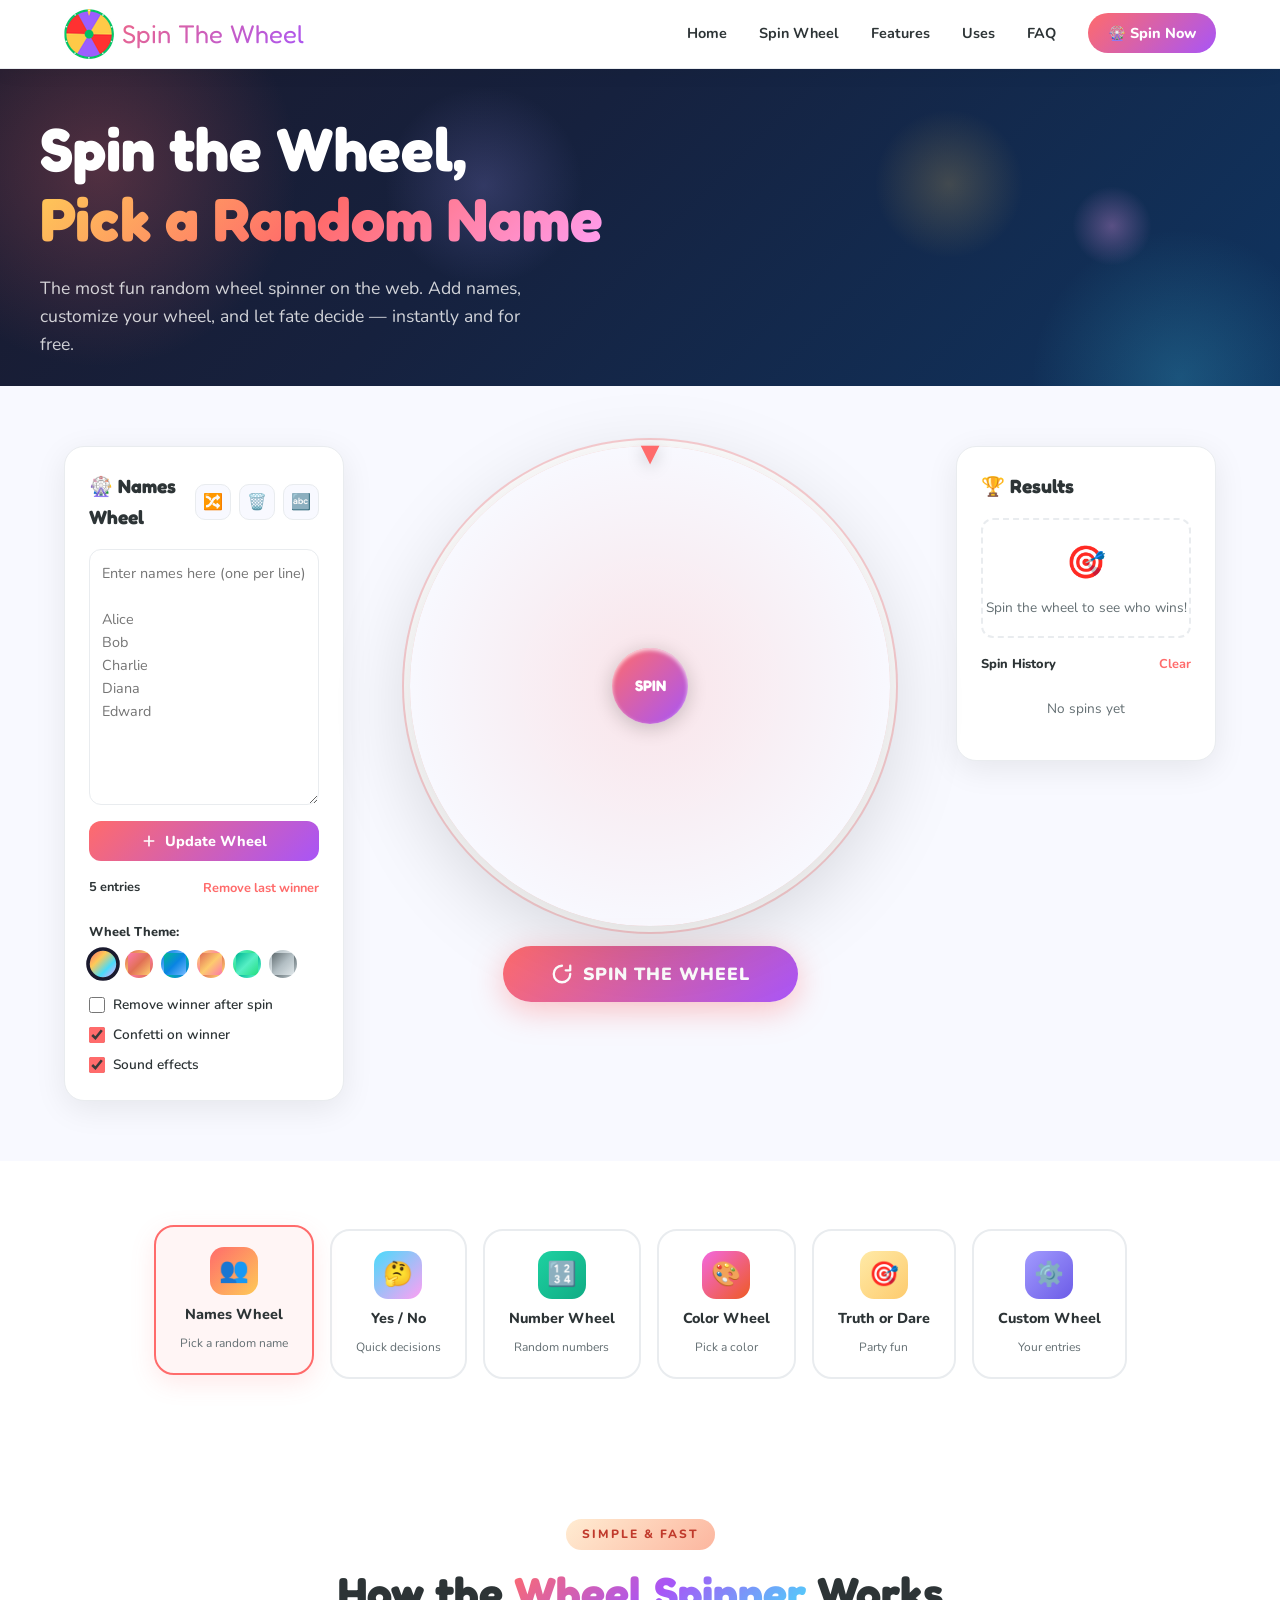
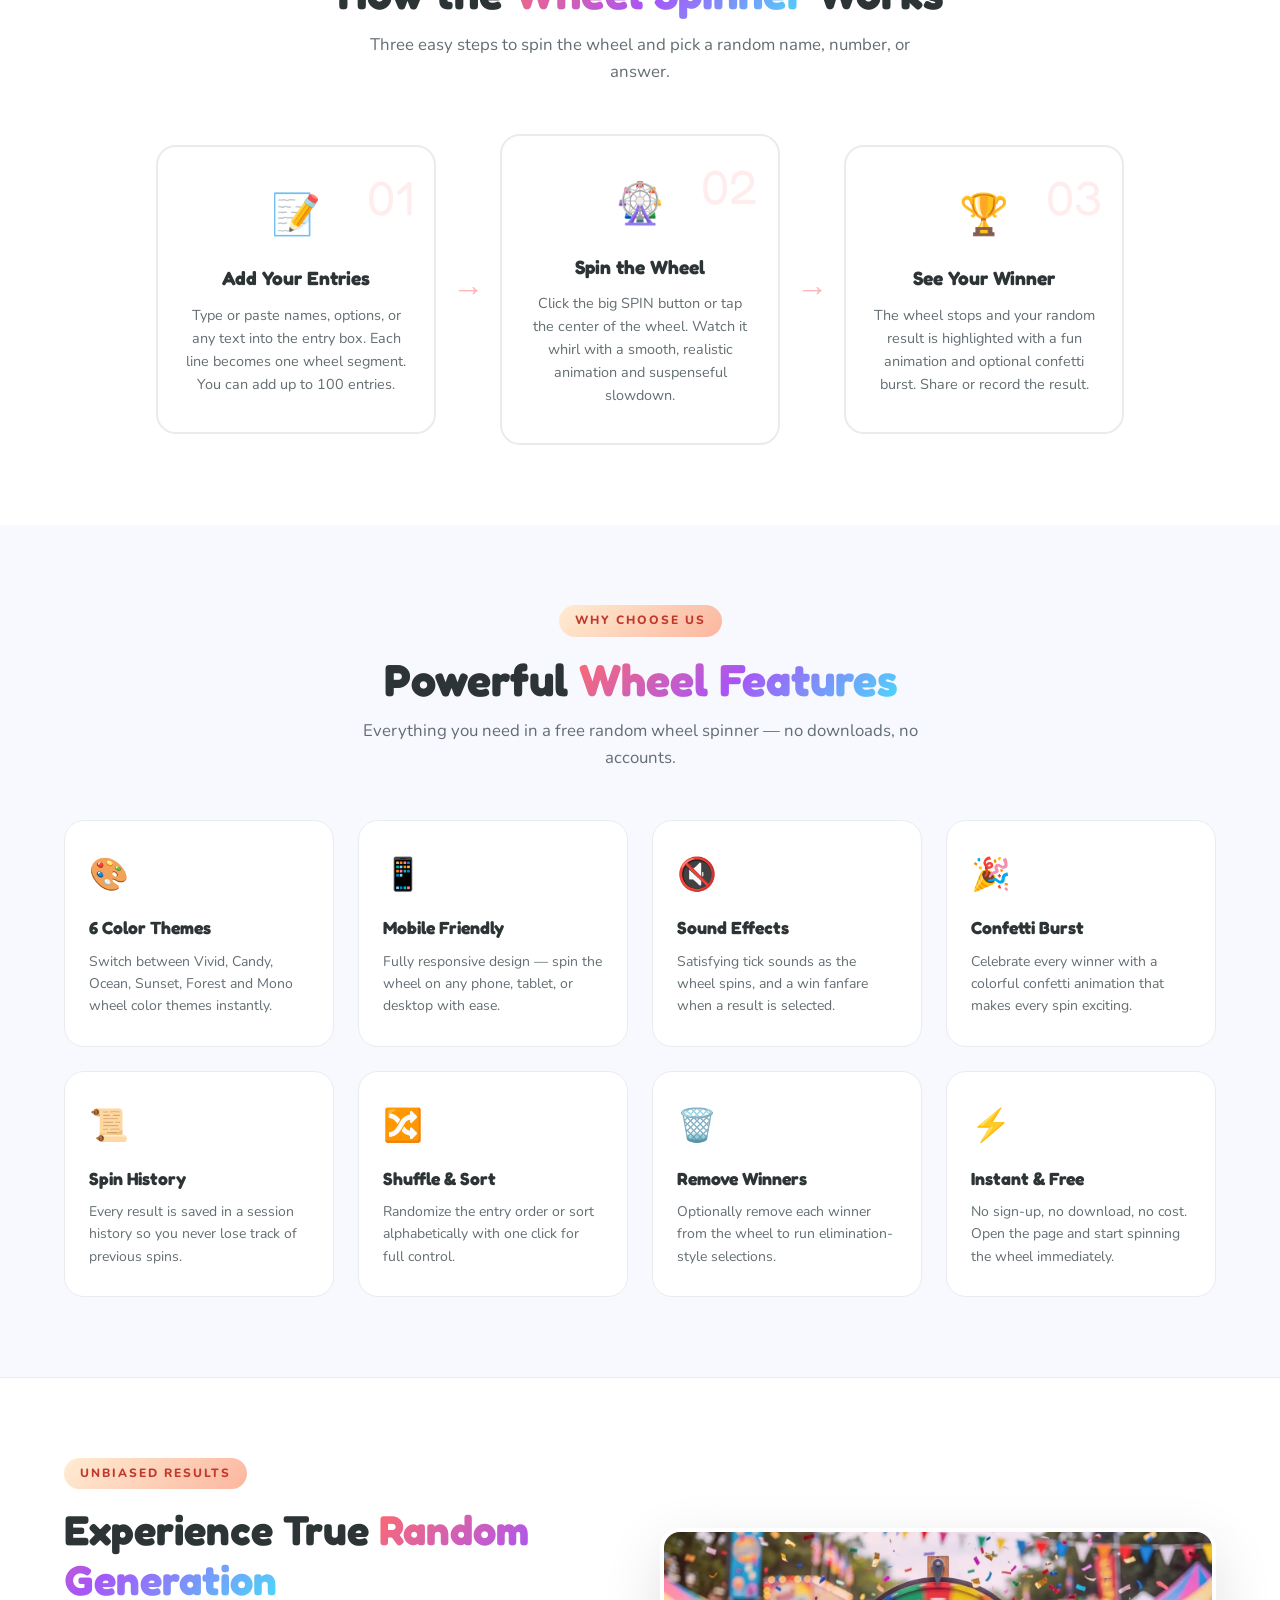
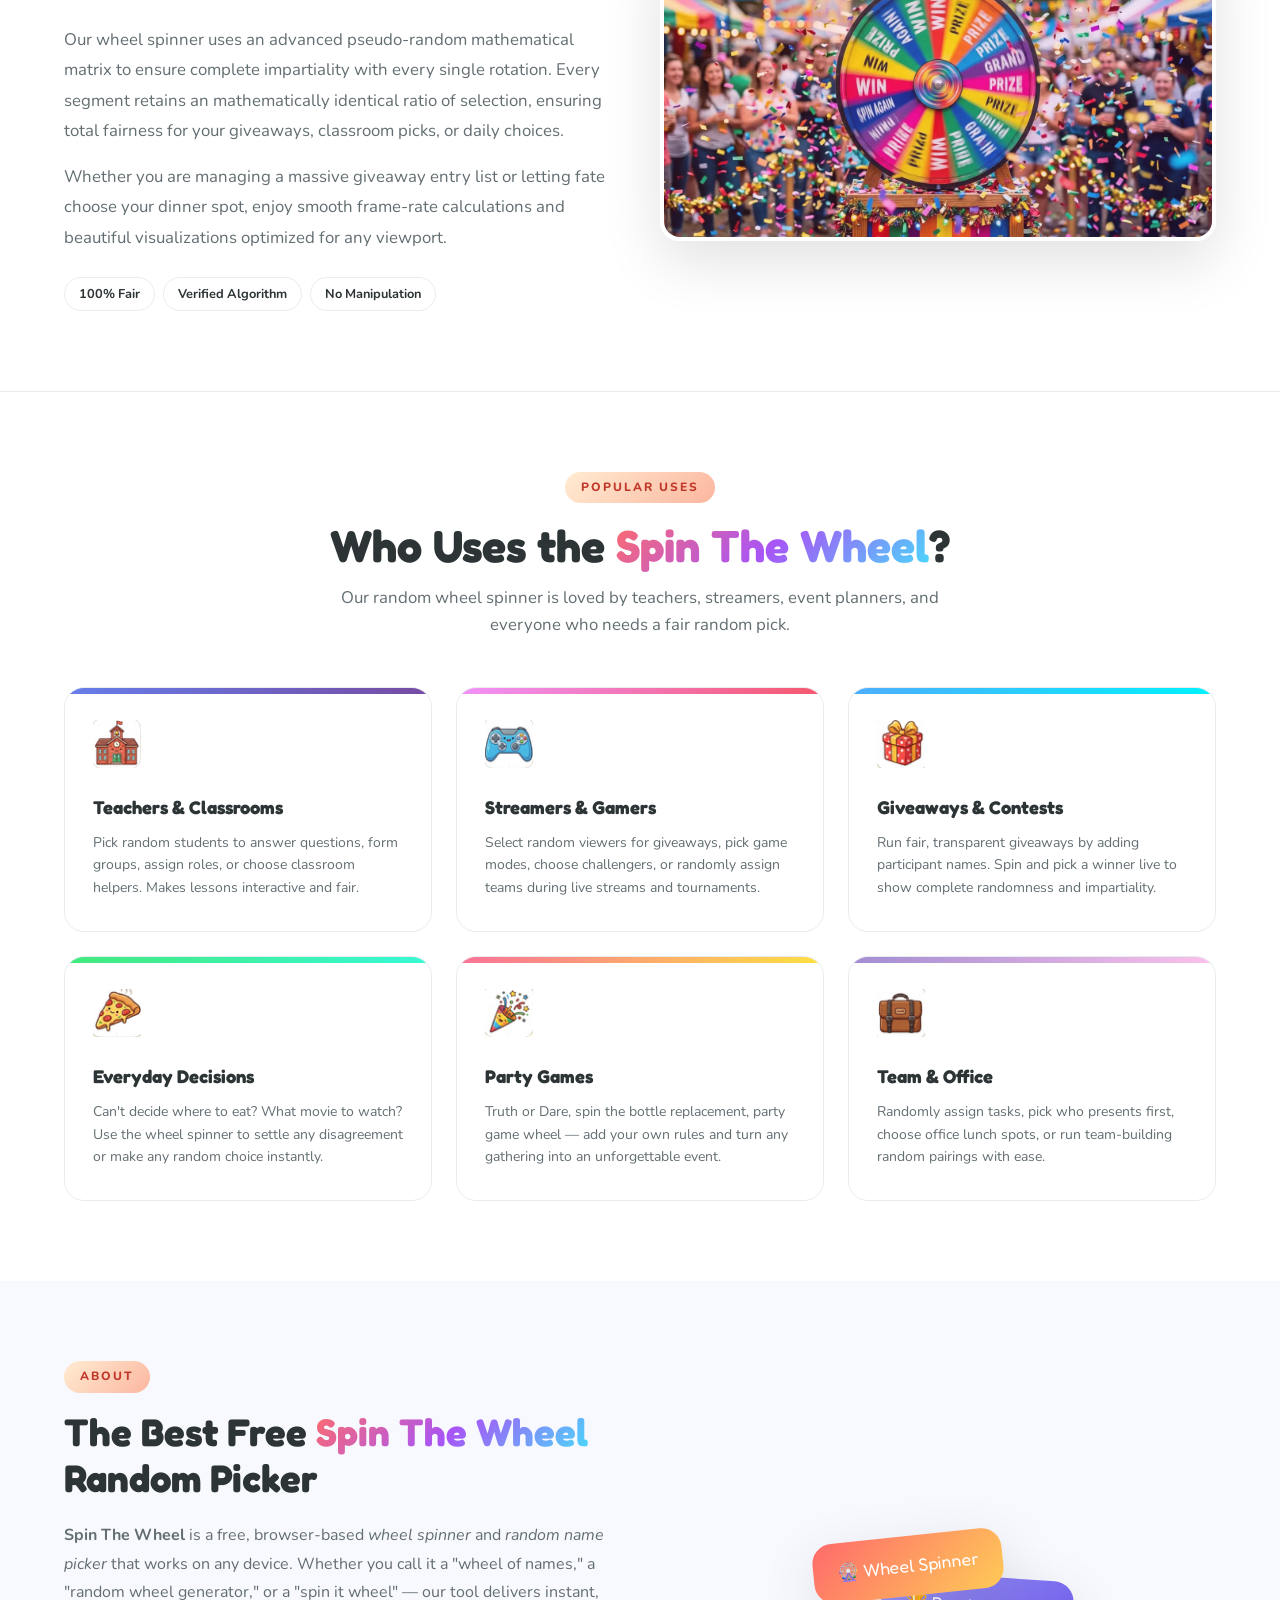
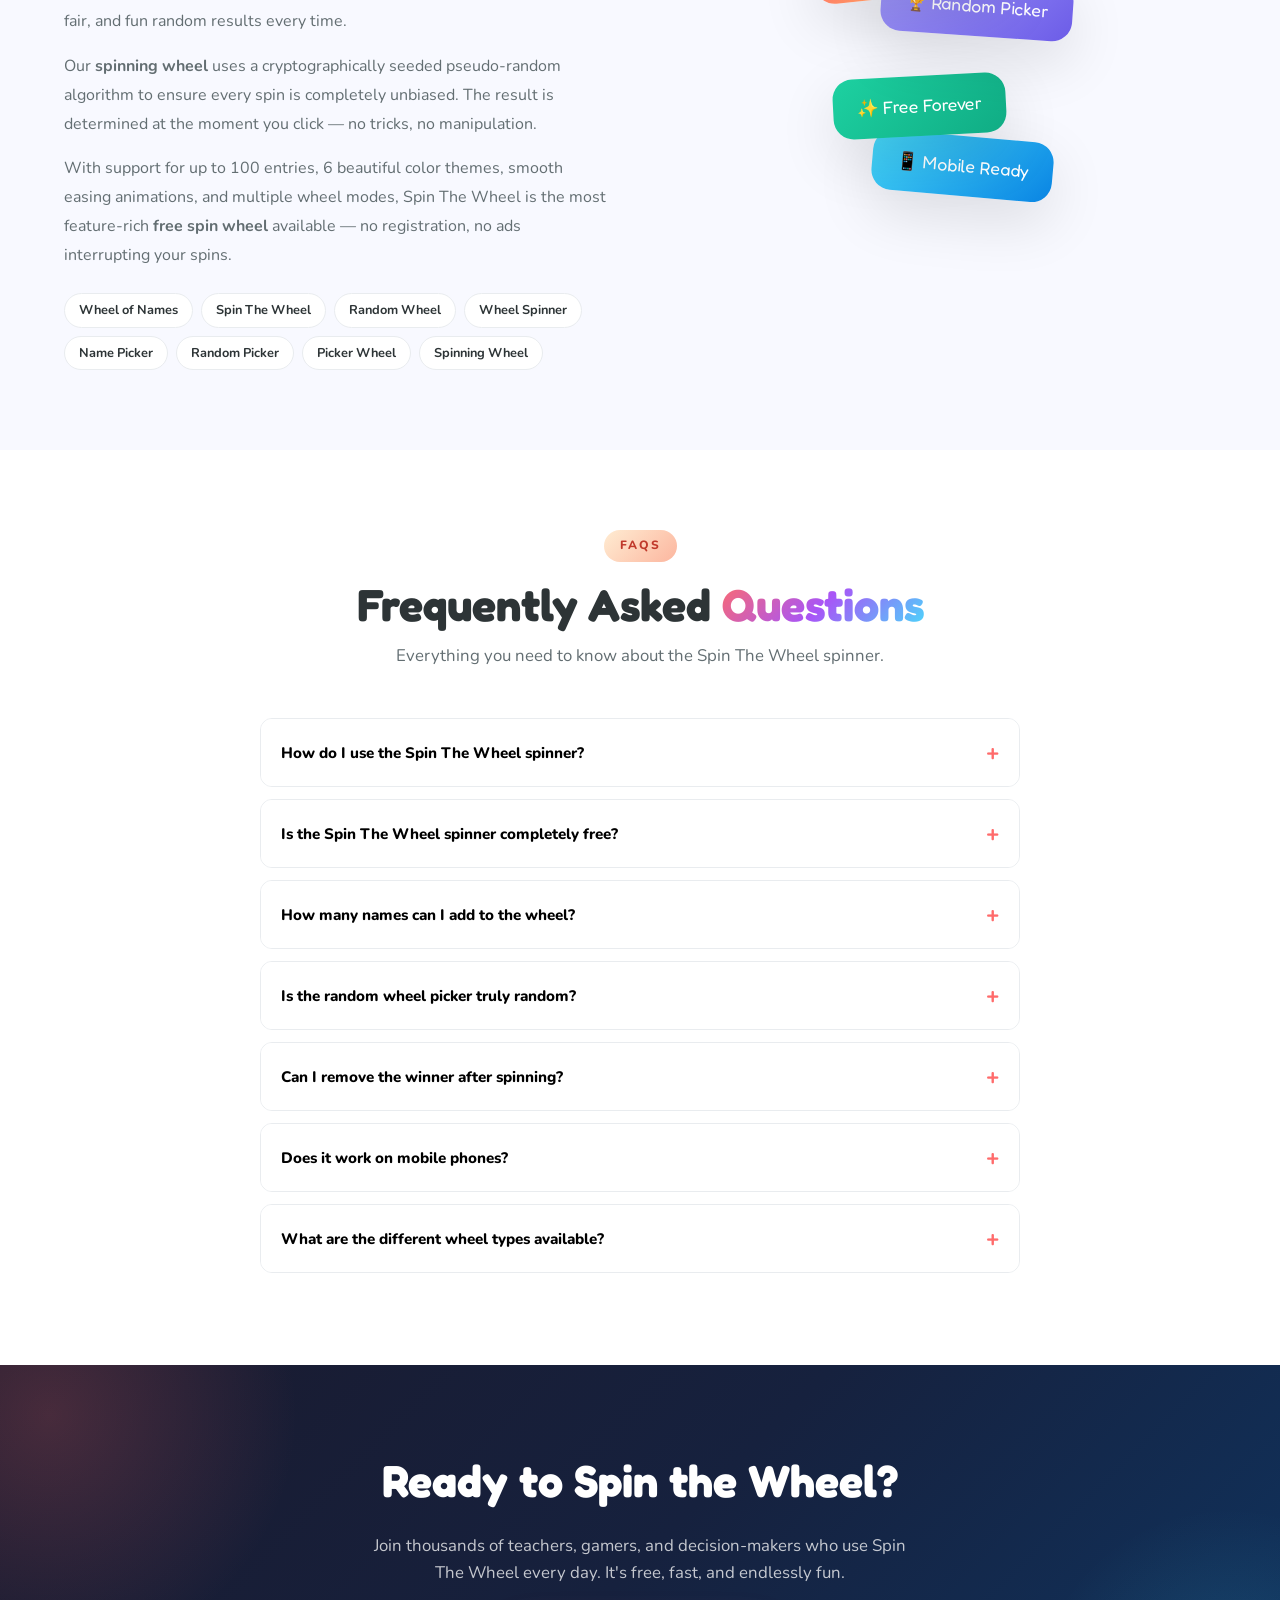
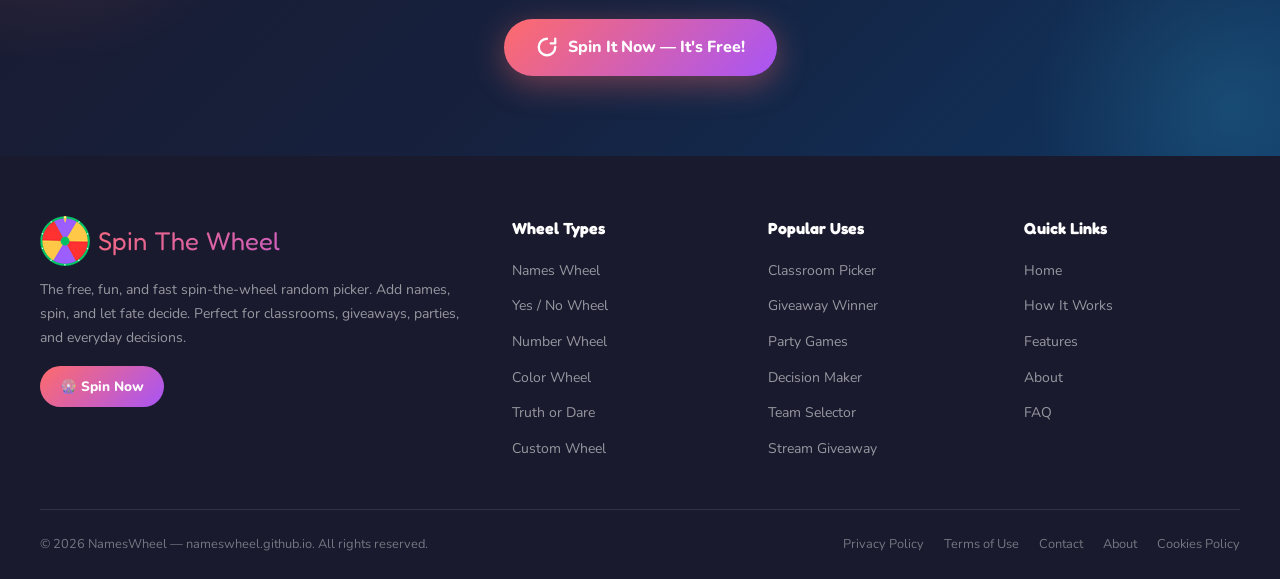
==== commit 95d7899f: "Update index.html" ====
--- a/index.html
+++ b/index.html
@@ -127,39 +127,7 @@
   <!-- MAIN CONTENT WRAPPER for mobile reorder -->
   <div class="main-content-wrapper">
 
-    <!-- WHEEL TYPES NAV -->
-    <section class="wheel-types-nav" id="wheel-types">
-      <div class="container">          
-        <div class="wheel-type-cards">
-          <div class="wt-card active" data-wheel="names" onclick="switchWheel('names')">
-            <div class="wt-icon" style="background:linear-gradient(135deg,#ff6b6b,#feca57)">👥</div>
-            <strong>Names Wheel</strong><span>Pick a random name</span>
-          </div>
-          <div class="wt-card" data-wheel="yesno" onclick="switchWheel('yesno')">
-            <div class="wt-icon" style="background:linear-gradient(135deg,#48dbfb,#ff9ff3)">🤔</div>
-            <strong>Yes / No</strong><span>Quick decisions</span>
-          </div>
-          <div class="wt-card" data-wheel="numbers" onclick="switchWheel('numbers')">
-            <div class="wt-icon" style="background:linear-gradient(135deg,#1dd1a1,#10ac84)">🔢</div>
-            <strong>Number Wheel</strong><span>Random numbers</span>
-          </div>
-          <div class="wt-card" data-wheel="colors" onclick="switchWheel('colors')">
-            <div class="wt-icon" style="background:linear-gradient(135deg,#f368e0,#ee5a24)">🎨</div>
-            <strong>Color Wheel</strong><span>Pick a color</span>
-          </div>
-          <div class="wt-card" data-wheel="truth" onclick="switchWheel('truth')">
-            <div class="wt-icon" style="background:linear-gradient(135deg,#ffeaa7,#fdcb6e)">🎯</div>
-            <strong>Truth or Dare</strong><span>Party fun</span>
-          </div>
-          <div class="wt-card" data-wheel="custom" onclick="switchWheel('custom')">
-            <div class="wt-icon" style="background:linear-gradient(135deg,#a29bfe,#6c5ce7)">⚙️</div>
-            <strong>Custom Wheel</strong><span>Your entries</span>
-          </div>
-        </div>
-      </div>
-    </section>
-    
-    <!-- MAIN SPINNER SECTION -->
+    <!-- MAIN SPINNER SECTION - MOVED FIRST for mobile -->
     <section class="spinner-section" id="spinner">
       <div class="container">
         <div class="spinner-layout">
@@ -264,6 +232,38 @@
           </div>
 
         </div><!-- /spinner-layout -->
+      </div>
+    </section>
+
+    <!-- WHEEL TYPES NAV - MOVED SECOND for mobile -->
+    <section class="wheel-types-nav" id="wheel-types">
+      <div class="container">          
+        <div class="wheel-type-cards">
+          <div class="wt-card active" data-wheel="names" onclick="switchWheel('names')">
+            <div class="wt-icon" style="background:linear-gradient(135deg,#ff6b6b,#feca57)">👥</div>
+            <strong>Names Wheel</strong><span>Pick a random name</span>
+          </div>
+          <div class="wt-card" data-wheel="yesno" onclick="switchWheel('yesno')">
+            <div class="wt-icon" style="background:linear-gradient(135deg,#48dbfb,#ff9ff3)">🤔</div>
+            <strong>Yes / No</strong><span>Quick decisions</span>
+          </div>
+          <div class="wt-card" data-wheel="numbers" onclick="switchWheel('numbers')">
+            <div class="wt-icon" style="background:linear-gradient(135deg,#1dd1a1,#10ac84)">🔢</div>
+            <strong>Number Wheel</strong><span>Random numbers</span>
+          </div>
+          <div class="wt-card" data-wheel="colors" onclick="switchWheel('colors')">
+            <div class="wt-icon" style="background:linear-gradient(135deg,#f368e0,#ee5a24)">🎨</div>
+            <strong>Color Wheel</strong><span>Pick a color</span>
+          </div>
+          <div class="wt-card" data-wheel="truth" onclick="switchWheel('truth')">
+            <div class="wt-icon" style="background:linear-gradient(135deg,#ffeaa7,#fdcb6e)">🎯</div>
+            <strong>Truth or Dare</strong><span>Party fun</span>
+          </div>
+          <div class="wt-card" data-wheel="custom" onclick="switchWheel('custom')">
+            <div class="wt-icon" style="background:linear-gradient(135deg,#a29bfe,#6c5ce7)">⚙️</div>
+            <strong>Custom Wheel</strong><span>Your entries</span>
+          </div>
+        </div>
       </div>
     </section>
 
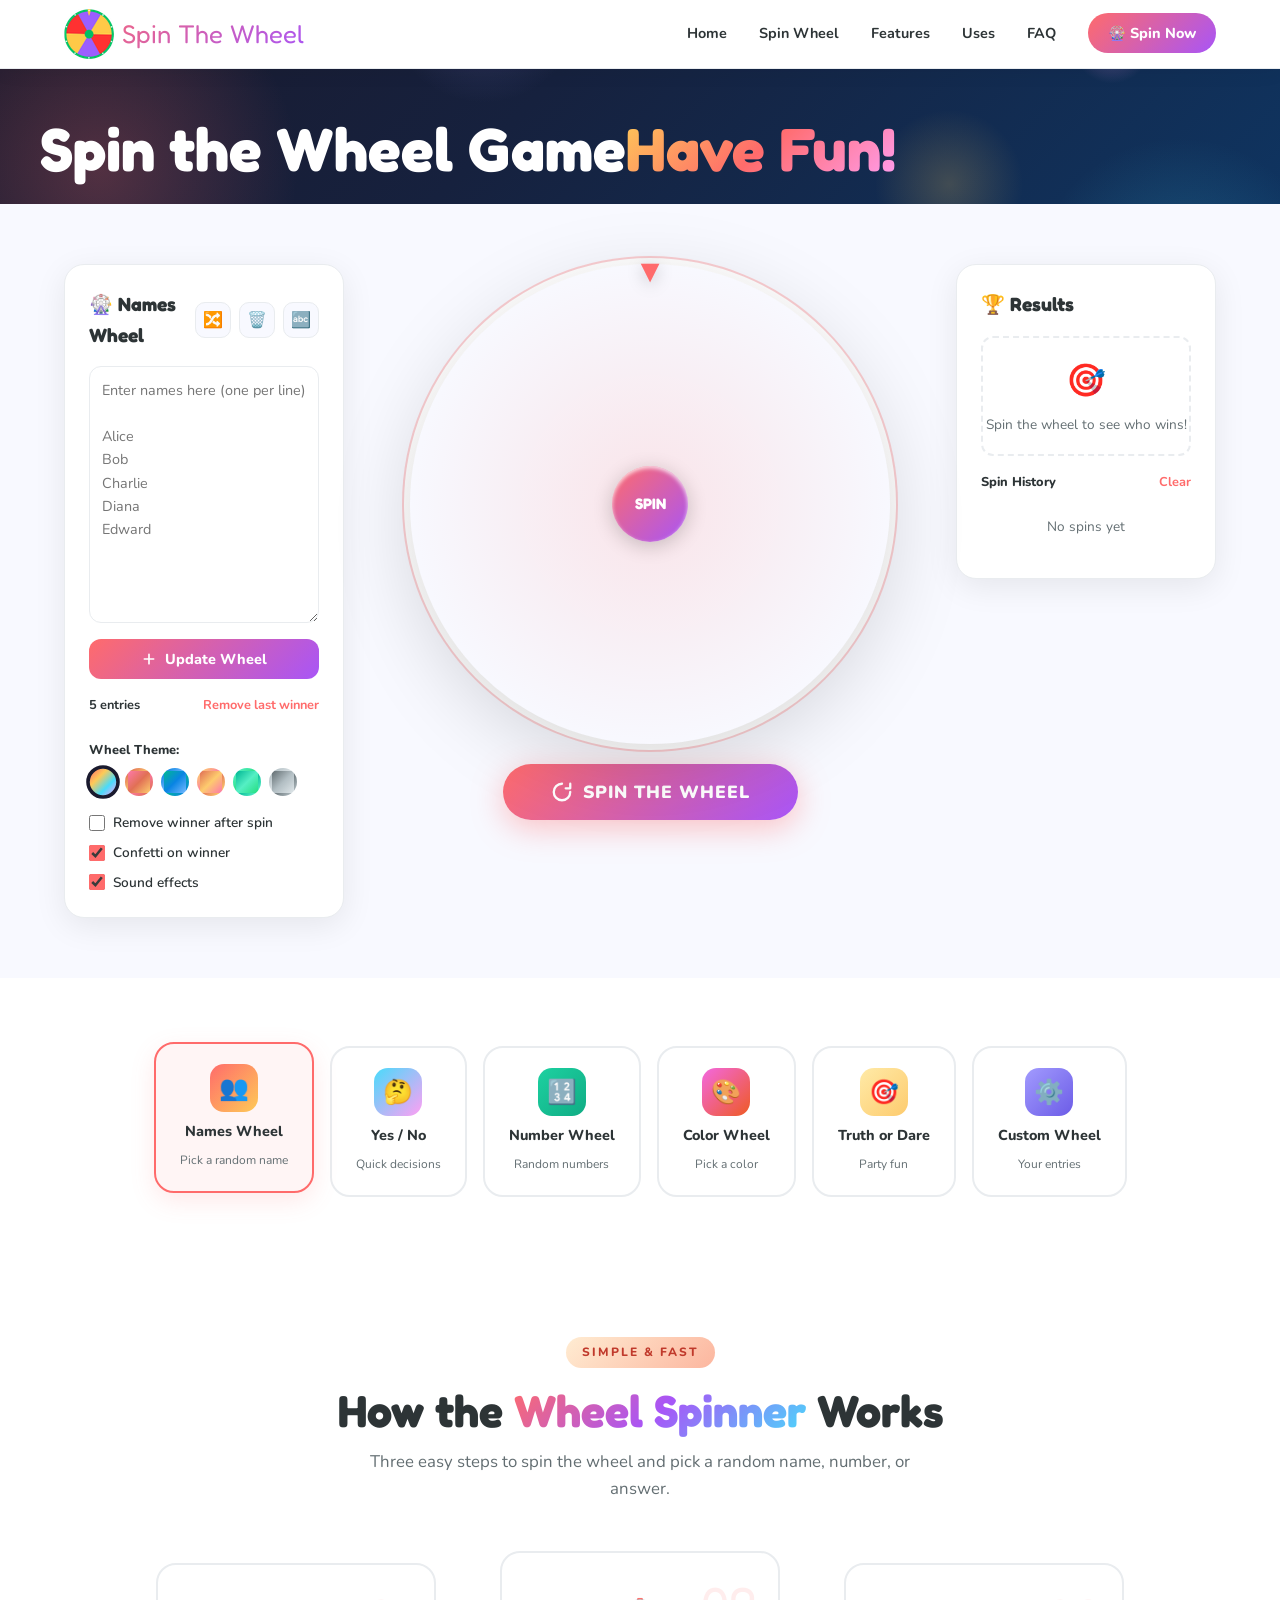
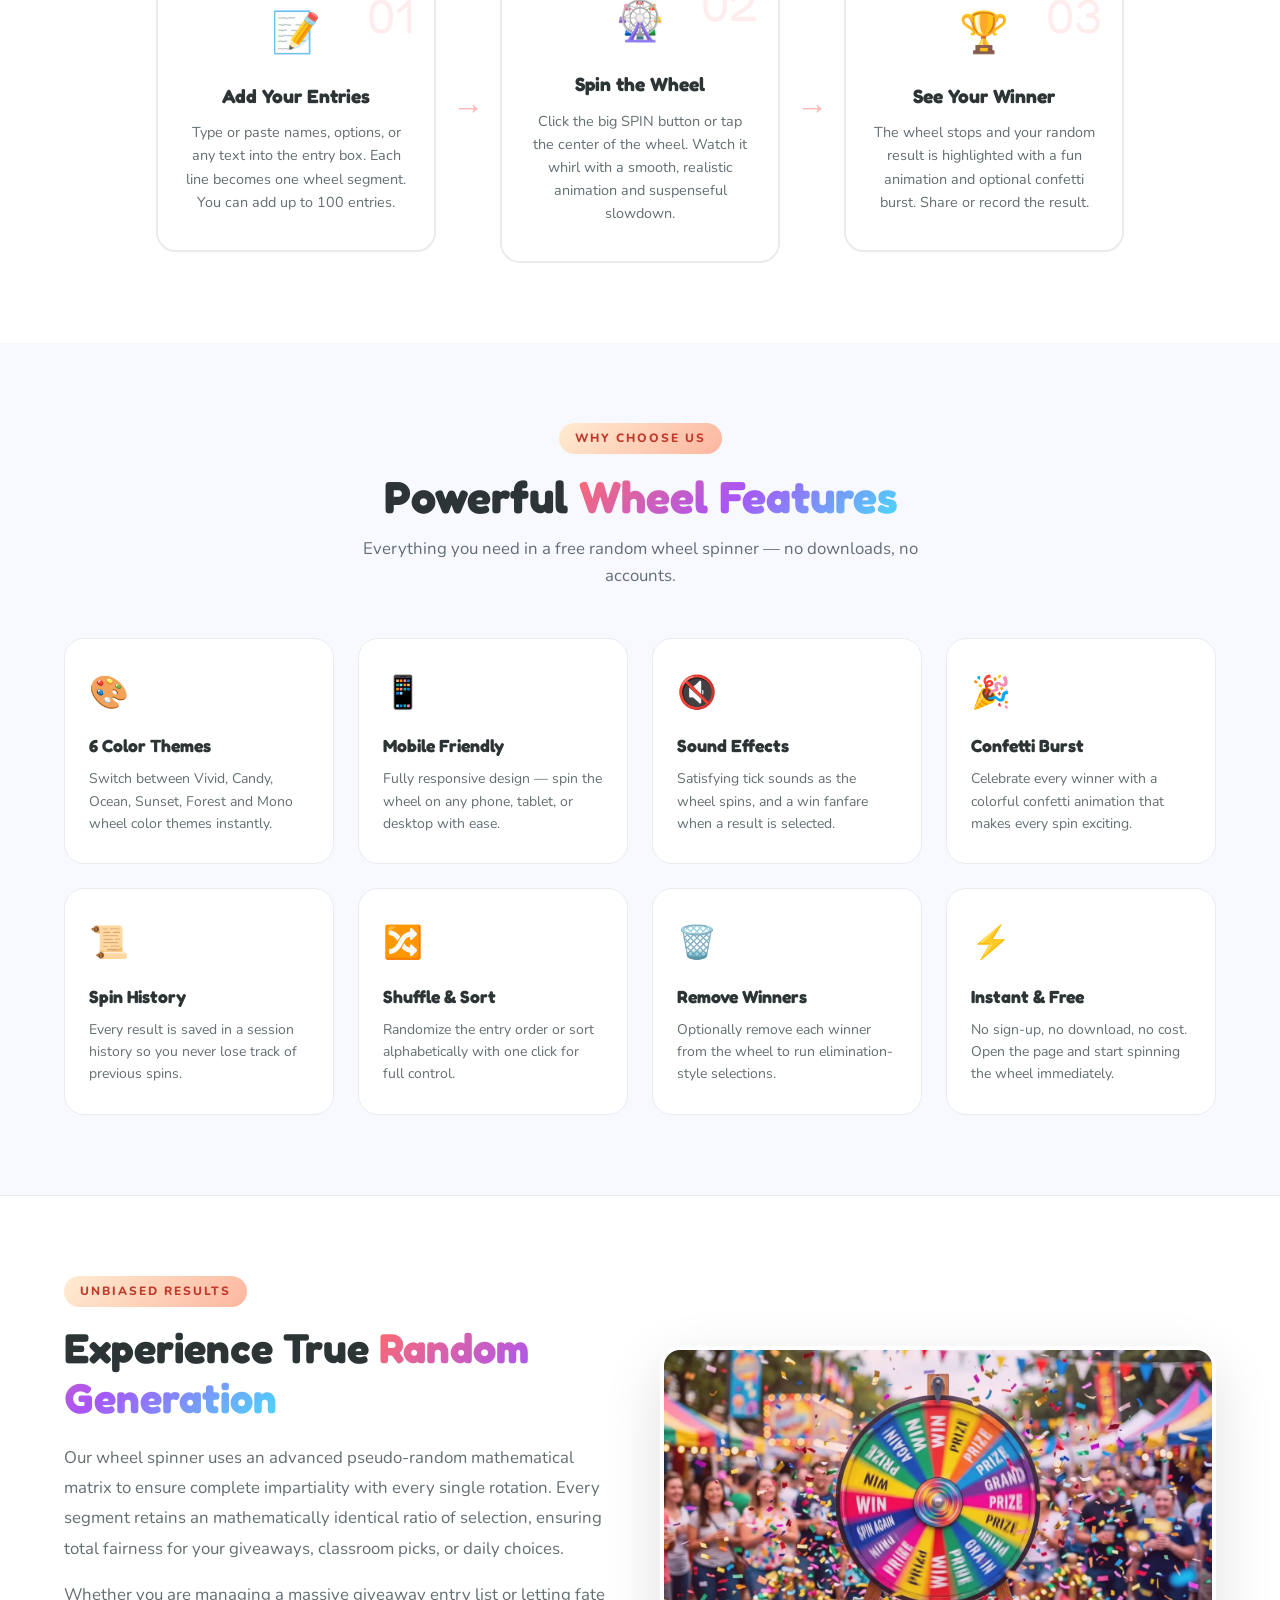
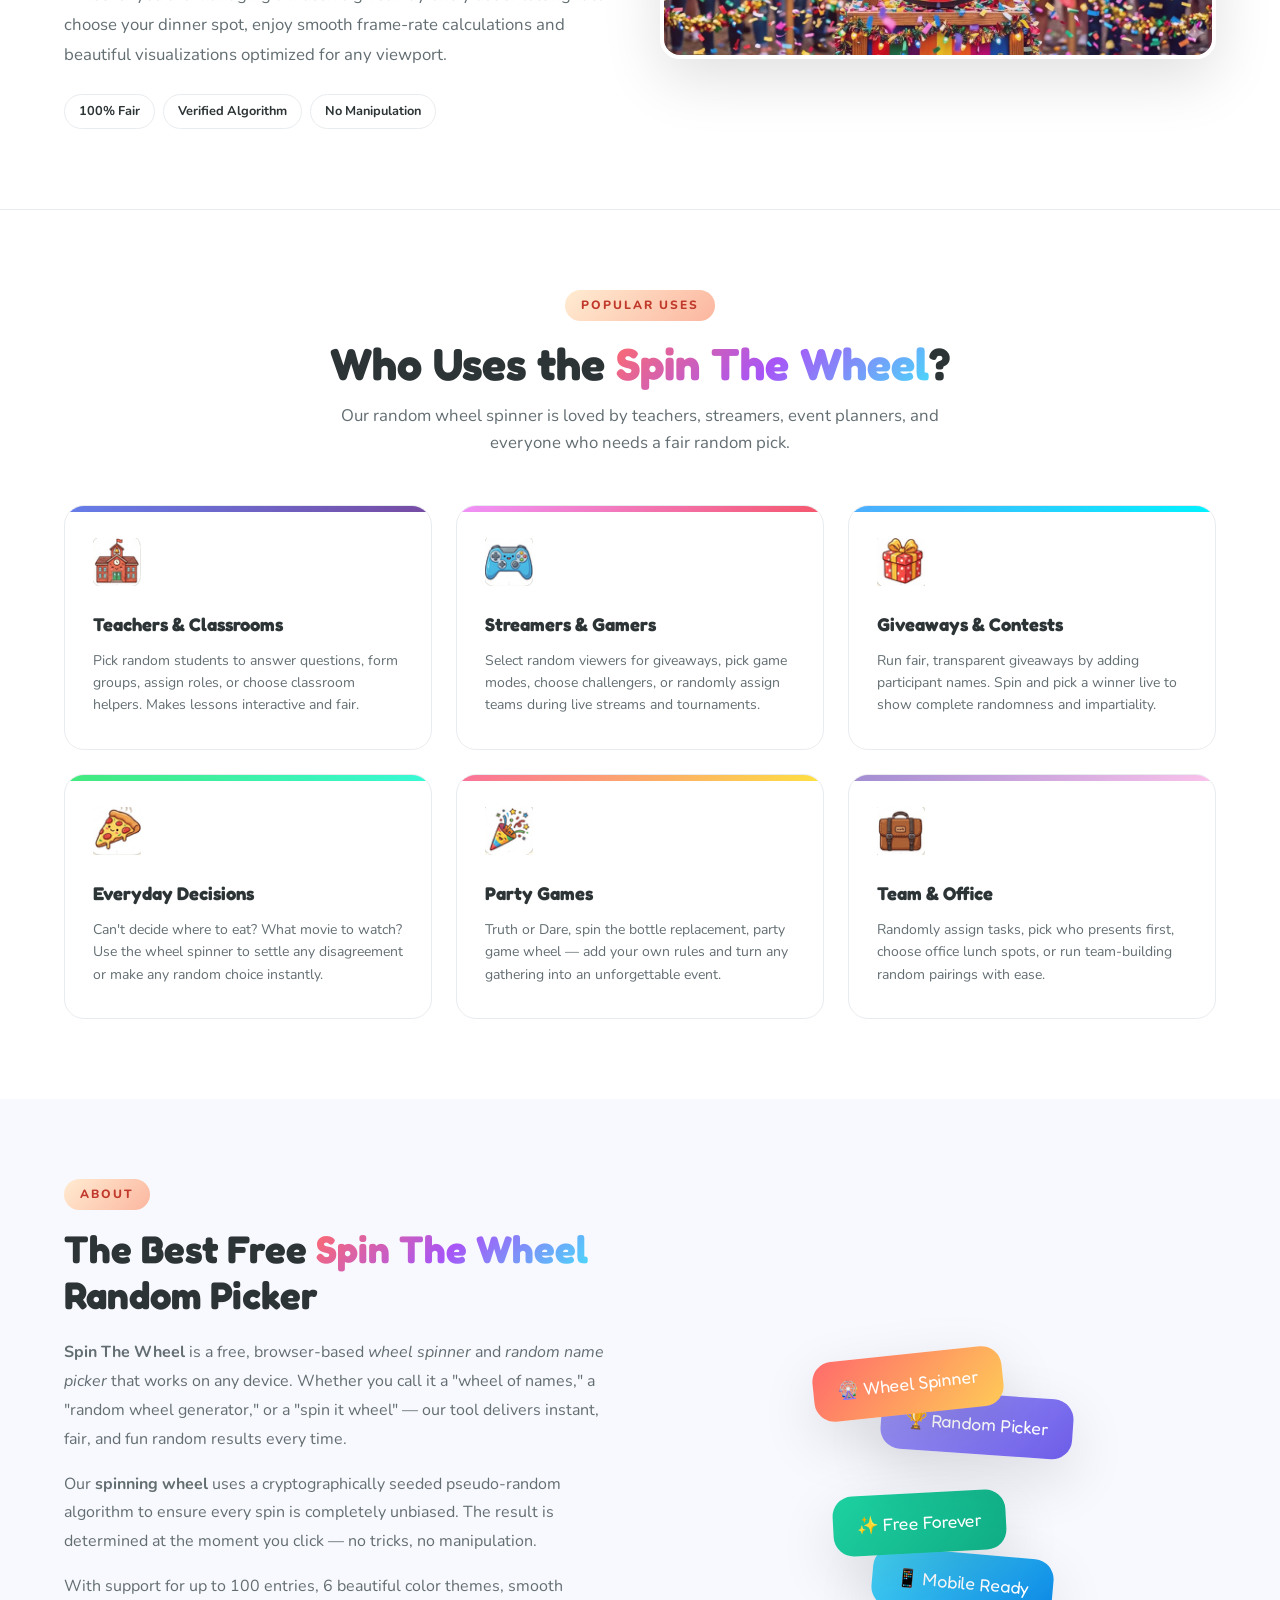
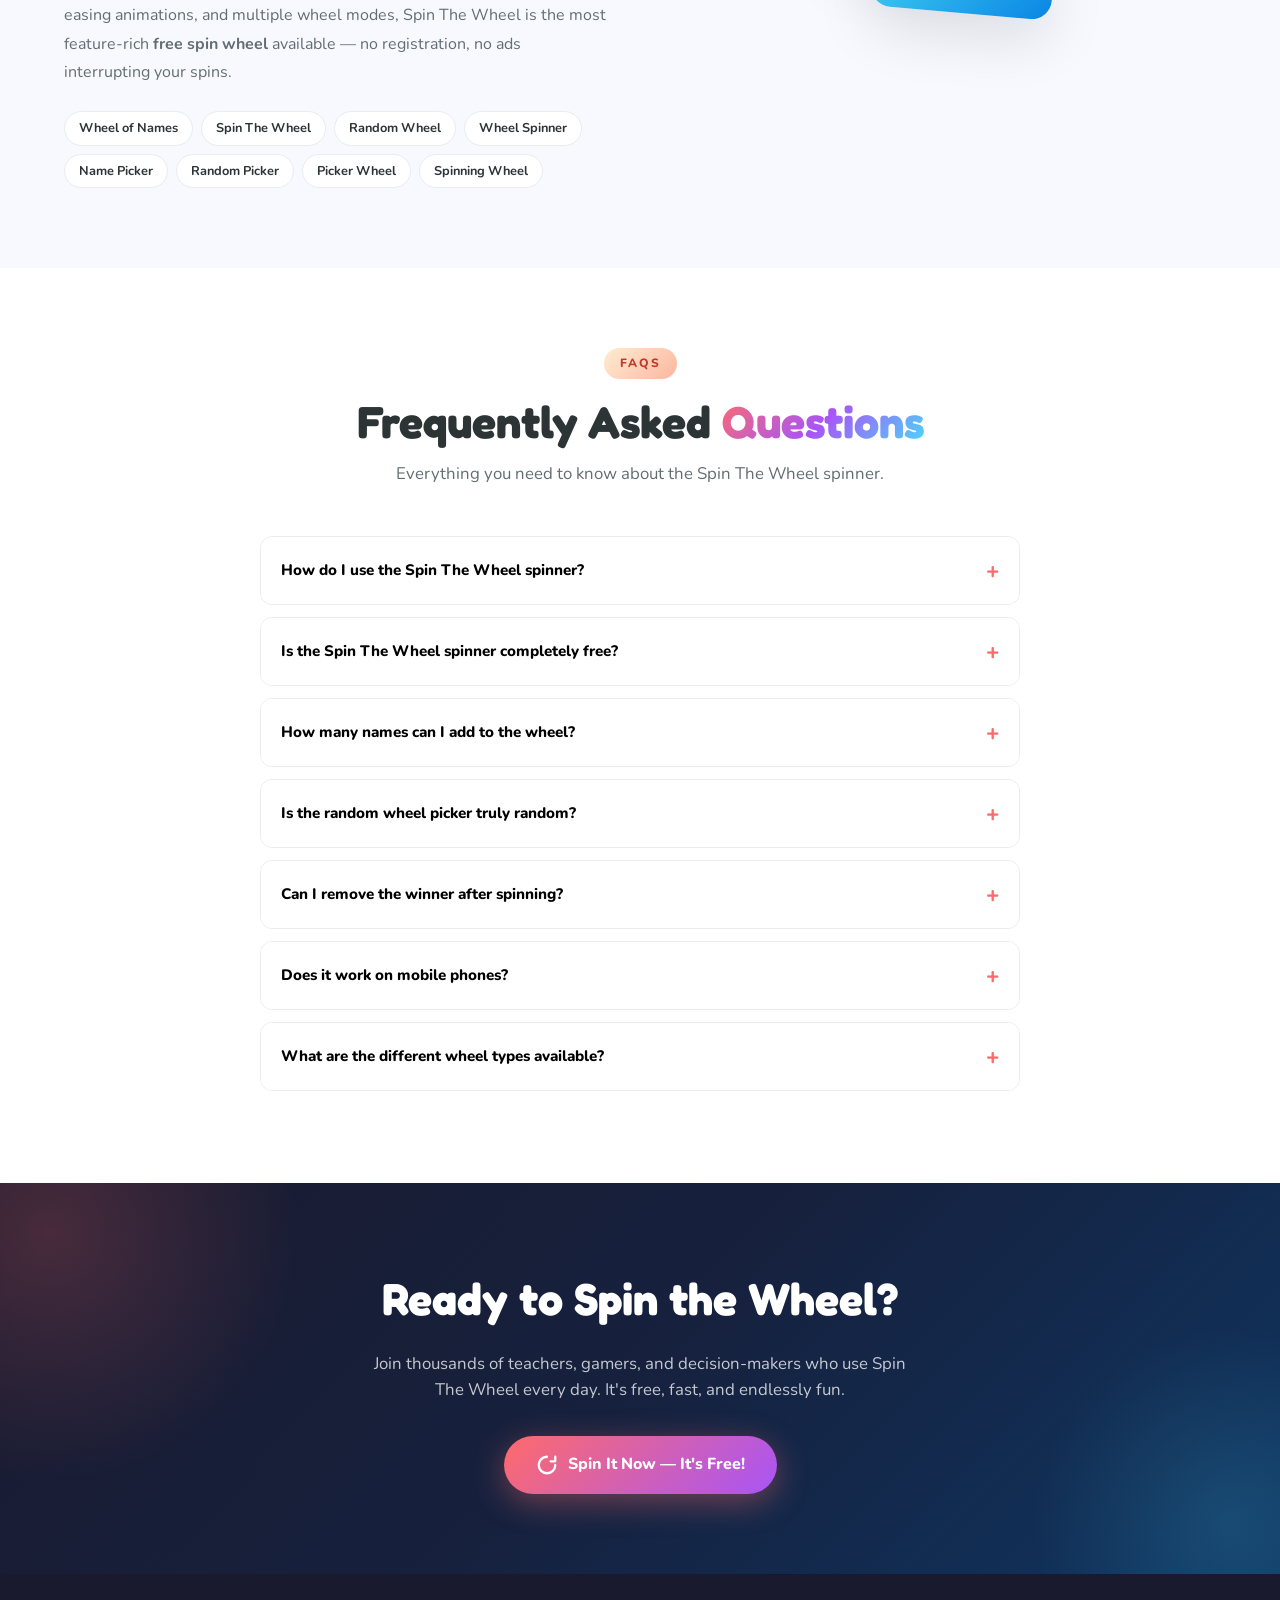
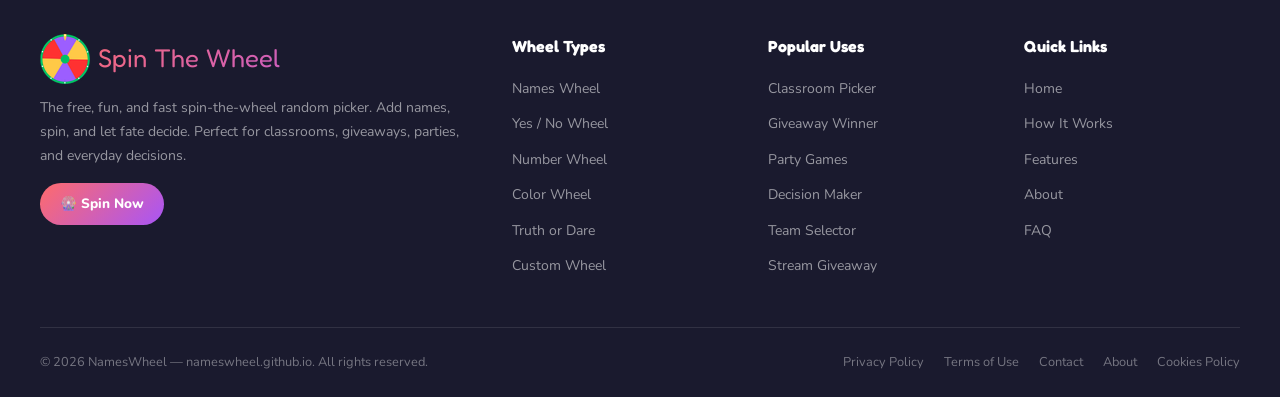
==== commit 0b5495cd: "Update index.html" ====
--- a/index.html
+++ b/index.html
@@ -118,8 +118,7 @@
     </div>
     <div class="hero-content">
       <div class="hero-text">        
-        <h1>Spin the Wheel,<br/><span class="gradient-text">Pick a Random Name</span></h1>
-        <p class="hero-sub">The most fun random wheel spinner on the web. Add names, customize your wheel, and let fate decide — instantly and for free.</p>       
+        <h1>Spin the Wheel Game<span class="gradient-text">Have Fun!</span></h1>              
       </div>      
     </div>    
   </section>
--- a/css/style.css
+++ b/css/style.css
@@ -248,7 +248,13 @@
   animation: glow-pulse 3s ease-in-out infinite;
 }
 @keyframes glow-pulse { 0%,100%{transform:scale(1)} 50%{transform:scale(1.1)} }
-#wheelCanvas { display: block; border-radius: 50%; box-shadow: 0 20px 80px rgba(0,0,0,0.15), 0 0 0 6px white, 0 0 0 8px rgba(255,107,107,0.3); cursor: pointer; }
+#wheelCanvas { 
+  display: block; 
+  border-radius: 50%; 
+  box-shadow: 0 20px 80px rgba(0,0,0,0.15), 0 0 0 6px white, 0 0 0 8px rgba(255,107,107,0.3); 
+  cursor: pointer; 
+  background: #f8f9ff;
+}
 .wheel-pointer {
   position: absolute; top: -18px; left: 50%; transform: translateX(-50%);
   font-size: 2rem; color: var(--primary); filter: drop-shadow(0 4px 8px rgba(0,0,0,0.2));
@@ -496,6 +502,18 @@
 }
 
 @media (max-width: 768px) {
+  /* ----- REORDER: Spin wheel ABOVE navigation ----- */
+  .main-content-wrapper {
+    display: flex;
+    flex-direction: column;
+  }
+  .spinner-section {
+    order: 1 !important;
+  }
+  .wheel-types-nav {
+    order: 0 !important;
+  }
+
   .spinner-layout { grid-template-columns: 1fr; }
   .hero-content { flex-direction: column; text-align: center; }
   .hero-sub, .hero-stats { margin-left: auto; margin-right: auto; }
@@ -518,18 +536,6 @@
   .footer-bottom { flex-direction: column; text-align: center; }
   #wheelCanvas { width: 320px !important; height: 320px !important; }
   .wheel-wrapper { transform: scale(0.85); }
-
-  /* ----- MOBILE REORDER: spin wheel above nav ----- */
-  .main-content-wrapper {
-    display: flex;
-    flex-direction: column;
-  }
-  .spinner-section {
-    order: 1 !important;
-  }
-  .wheel-types-nav {
-    order: 2 !important;
-  }
 }
 
 @media (max-width: 480px) {
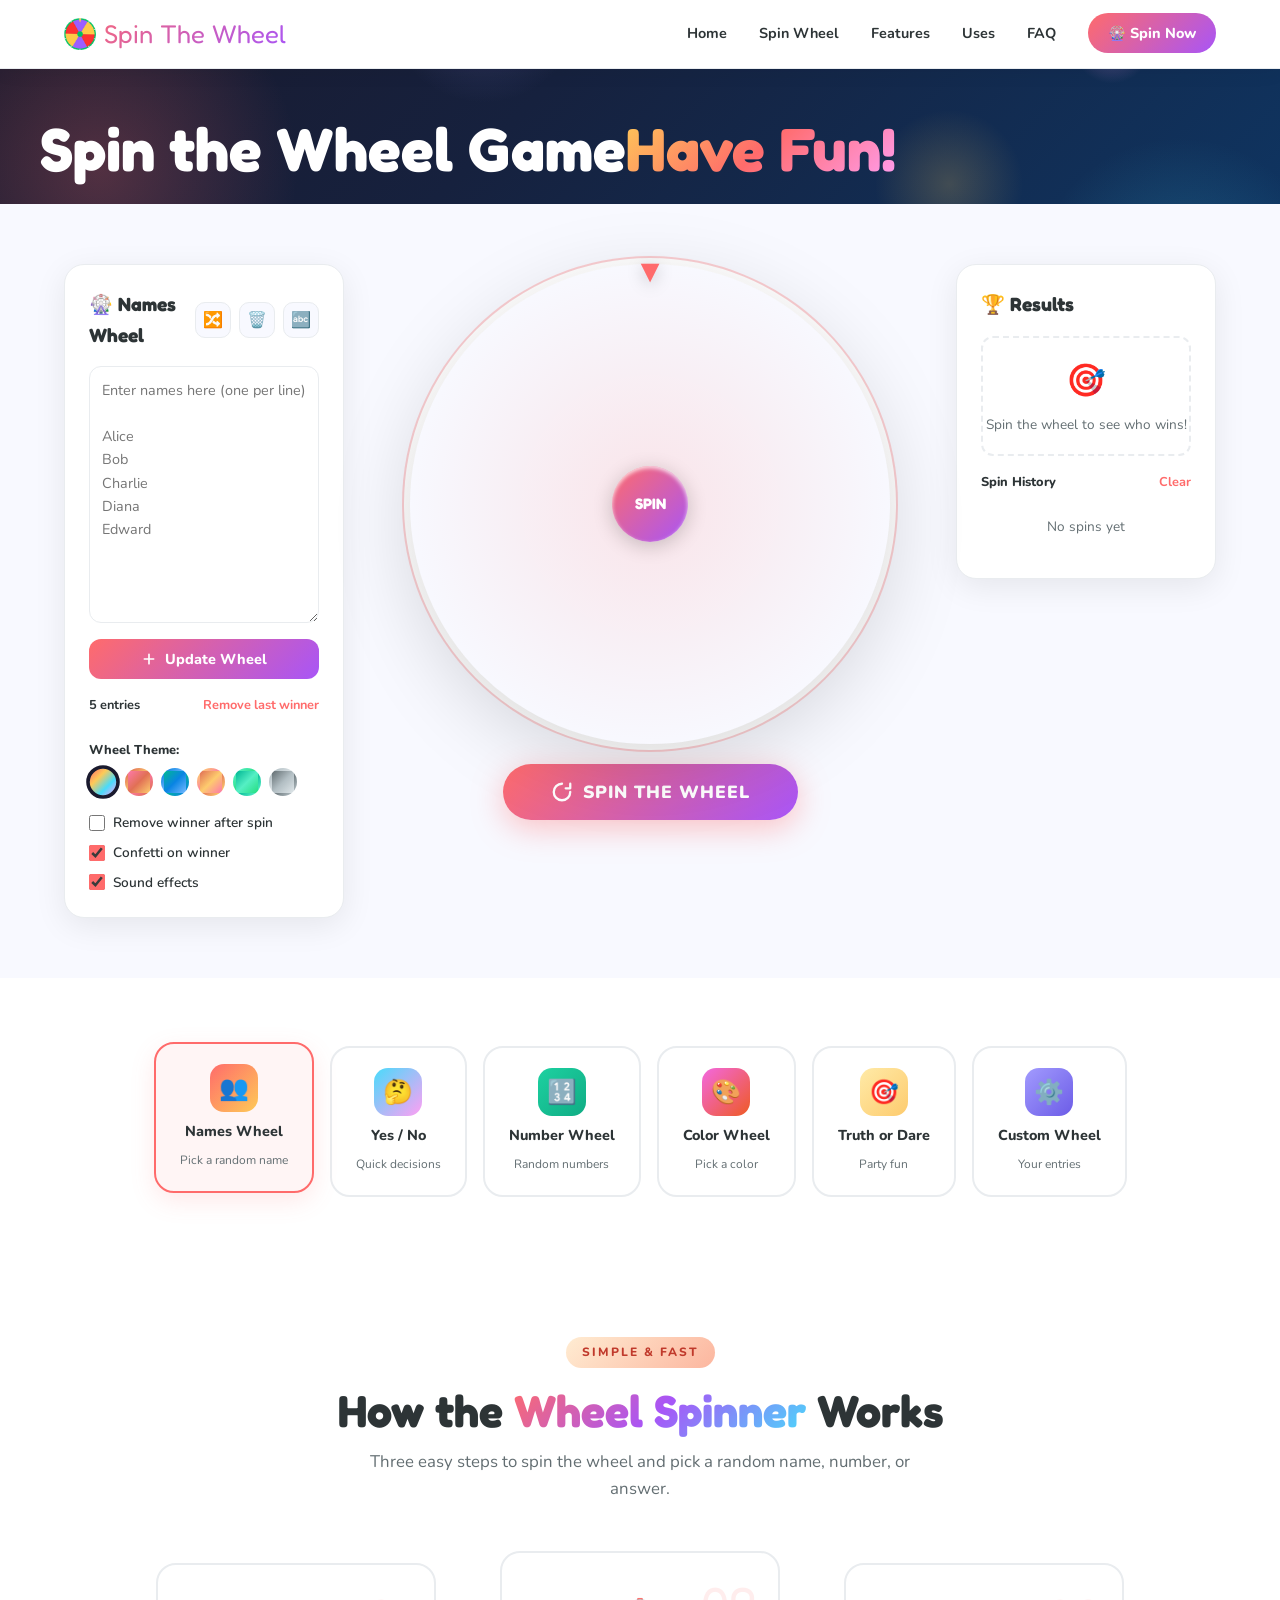
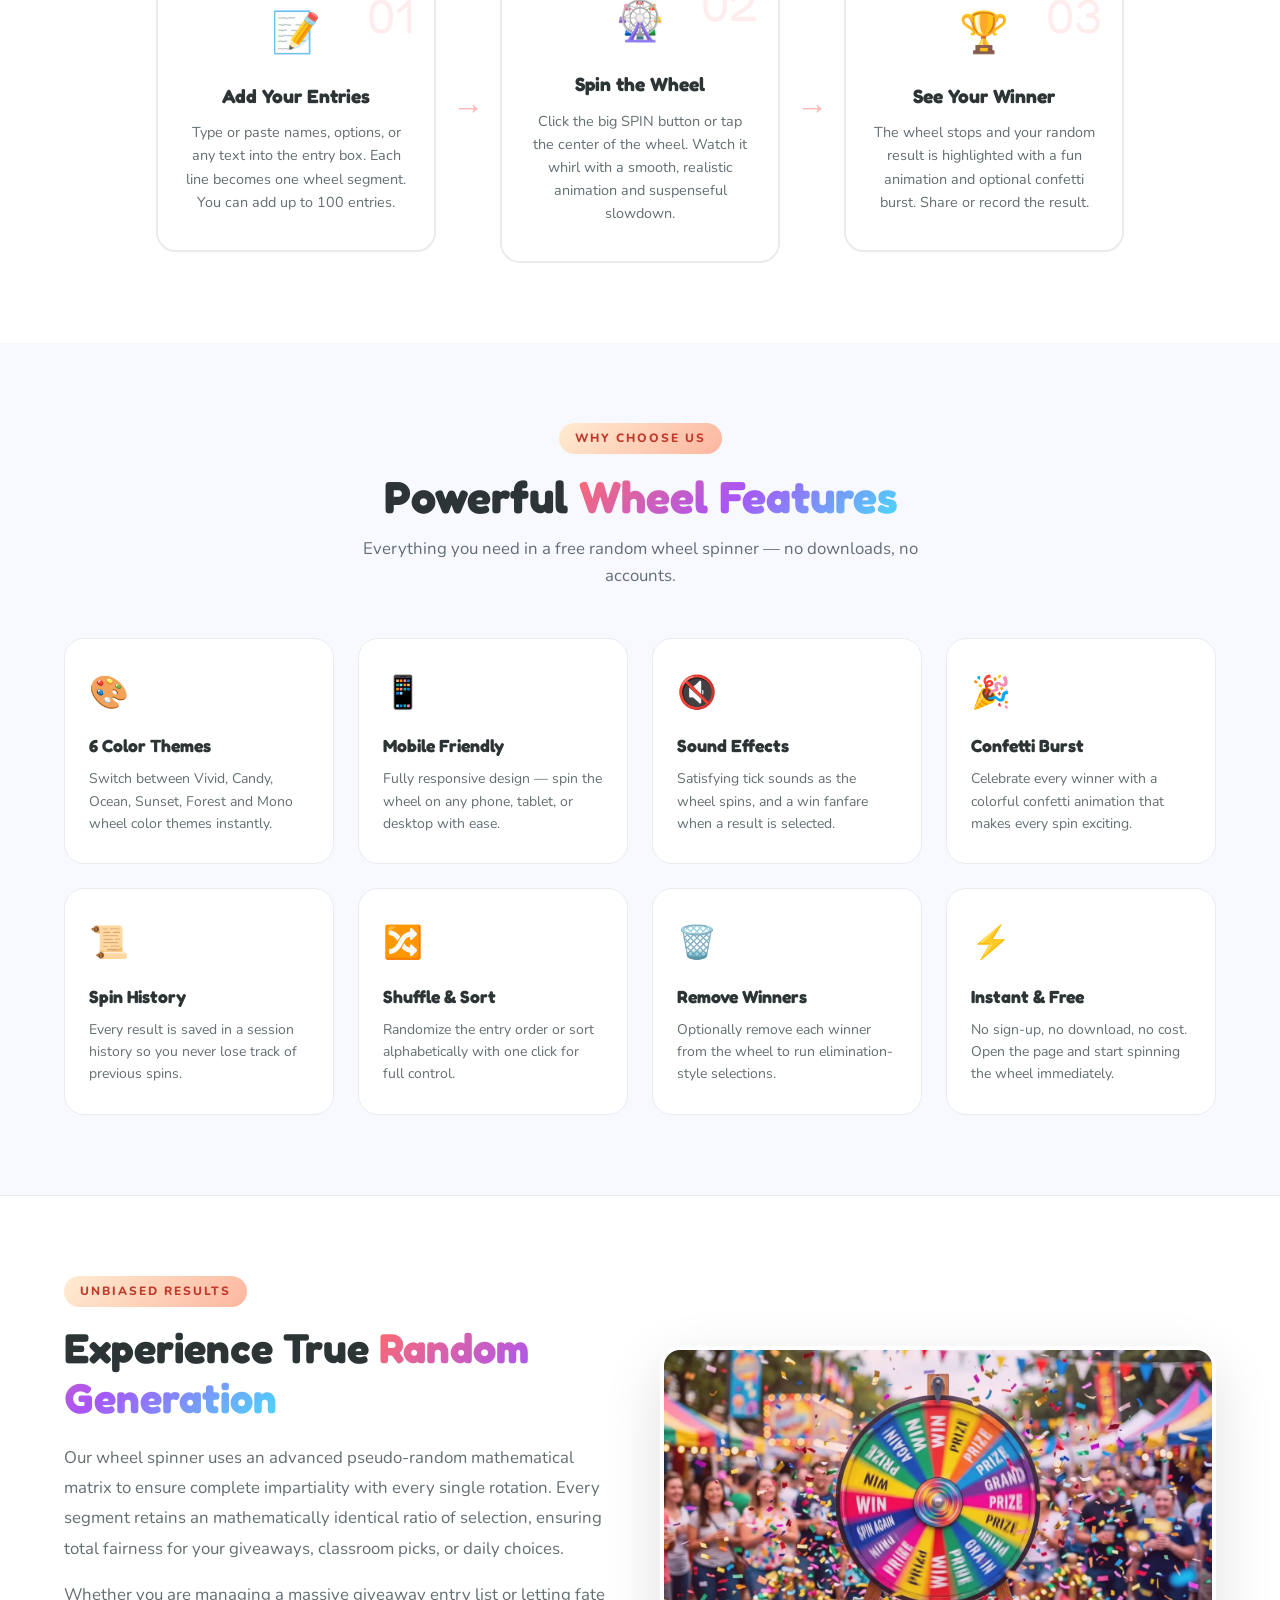
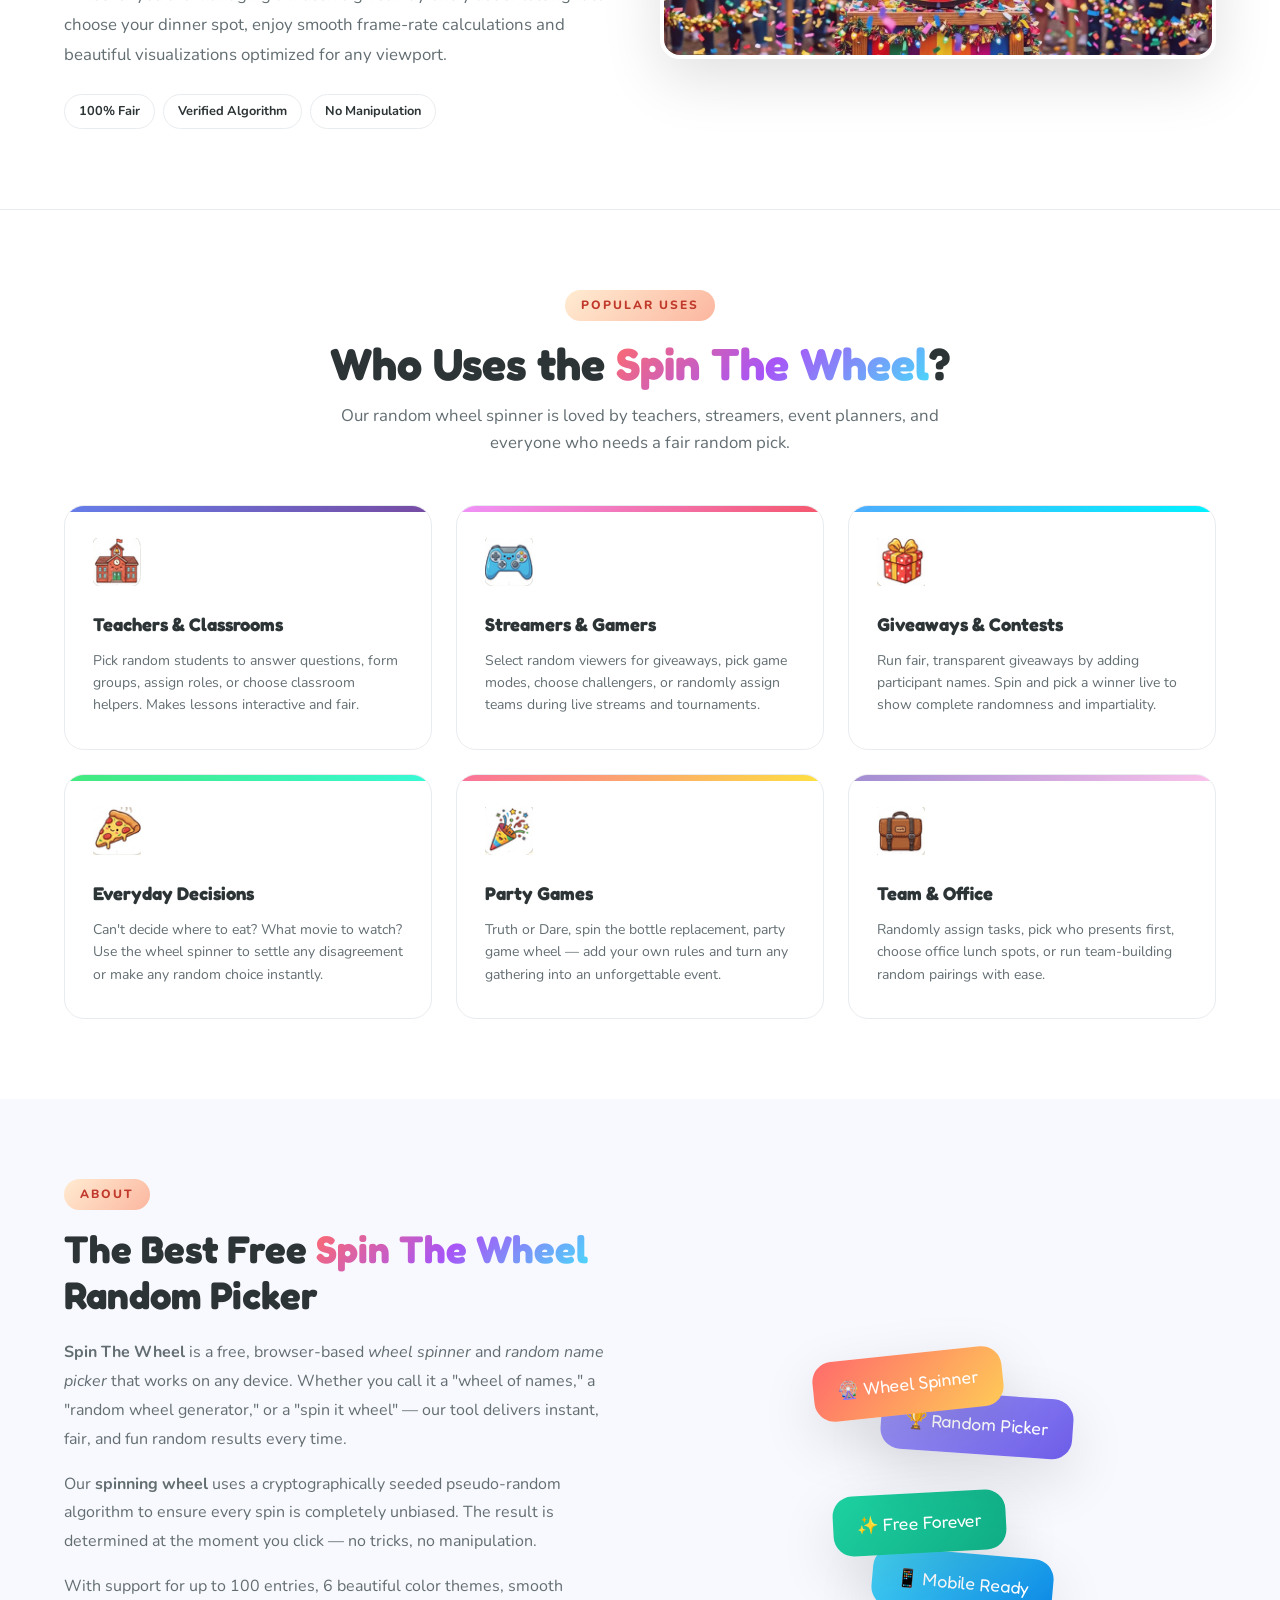
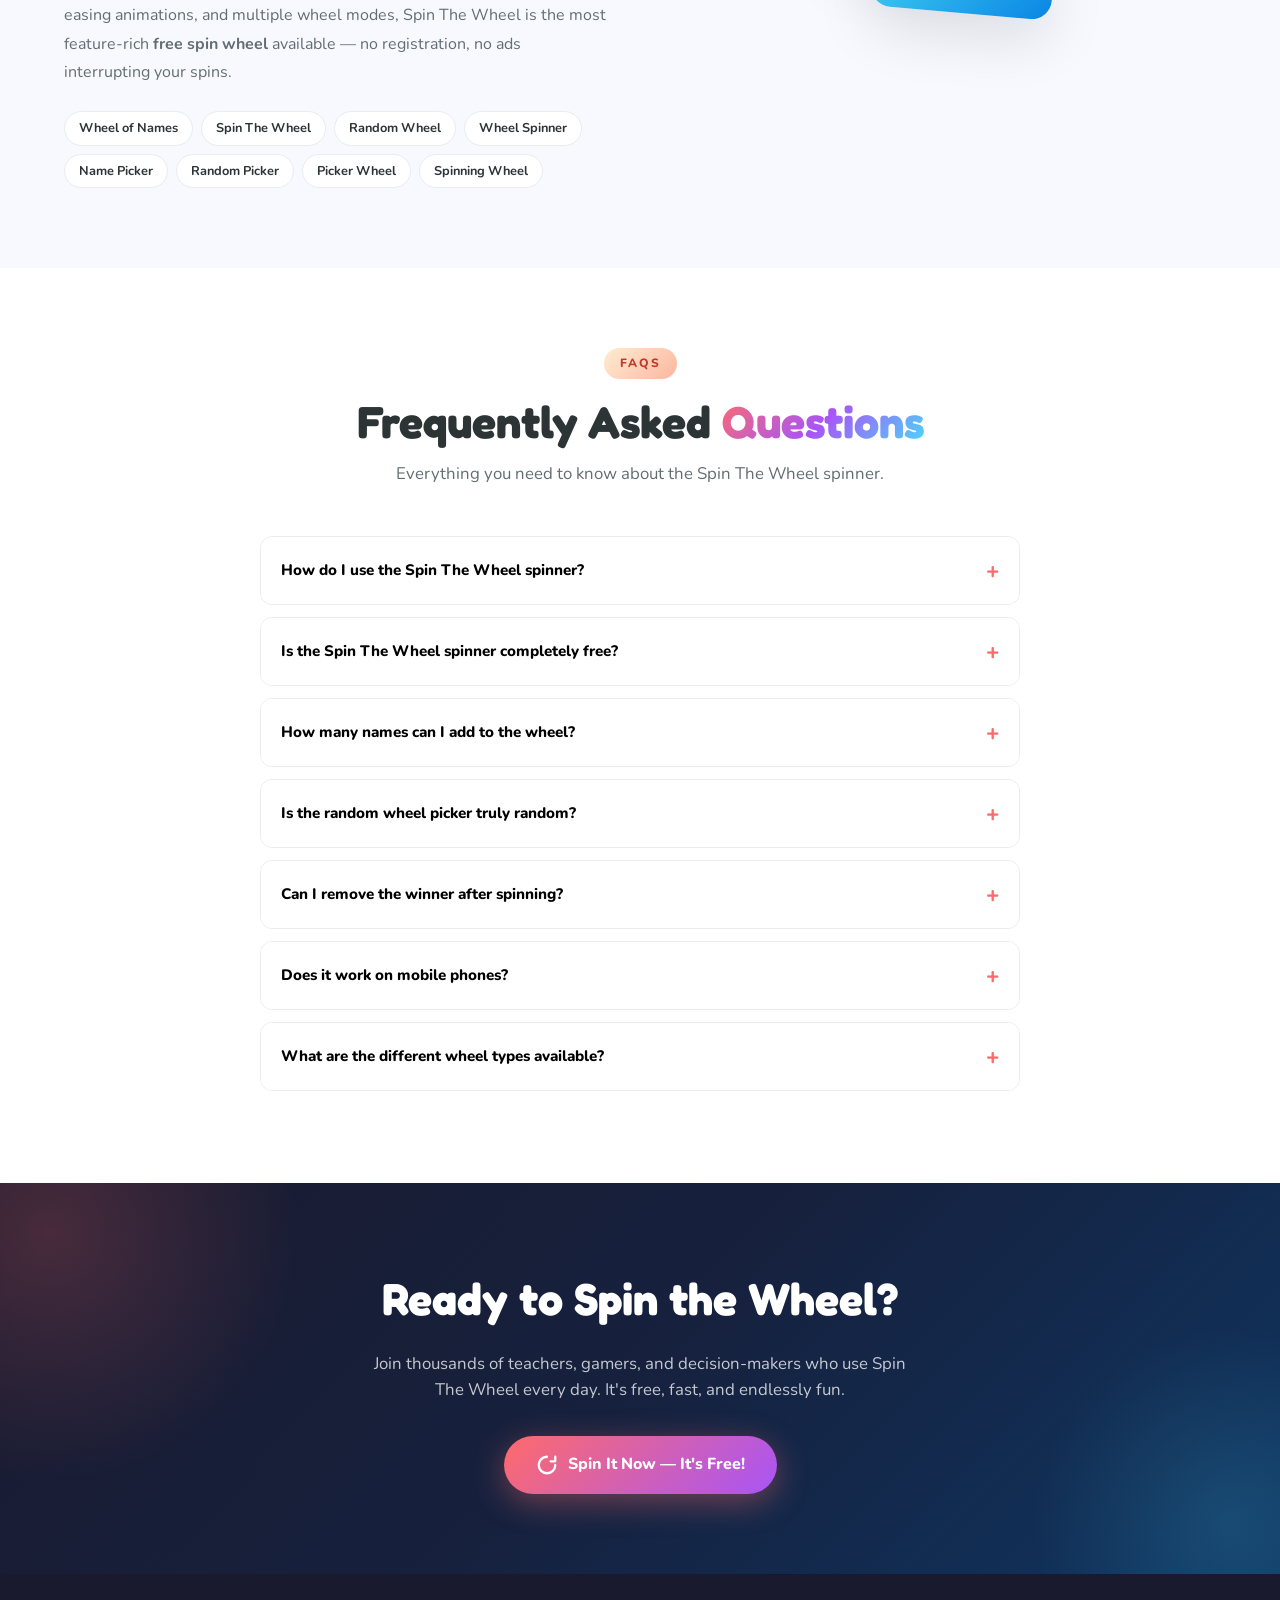
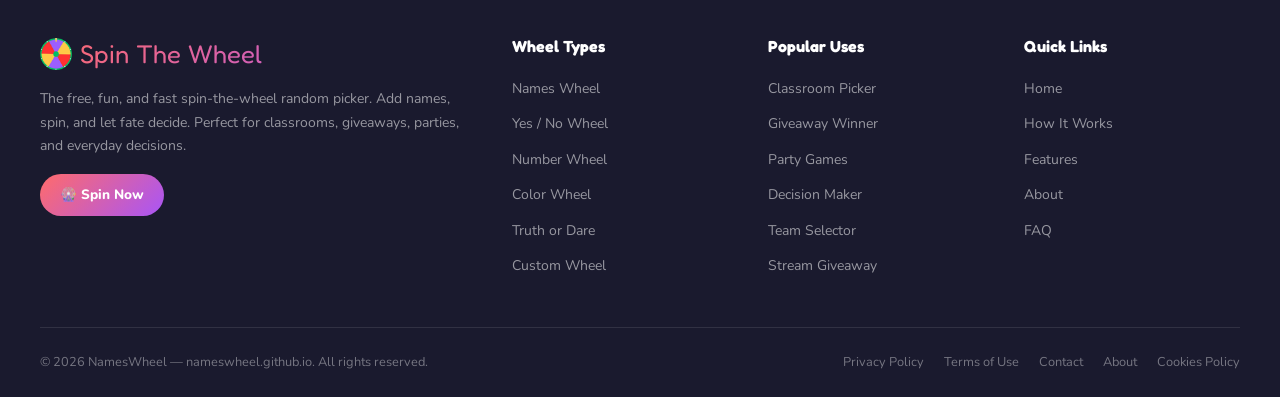
==== commit 29ba0259: "Update index.html" ====
--- a/index.html
+++ b/index.html
@@ -12,7 +12,7 @@
 </script>
   <meta charset="UTF-8" />
   <meta name="viewport" content="width=device-width, initial-scale=1.0" />
-  <title>Spin The Wheel – Random Wheel Spinner</title>
+  <title>Spin The Wheel – Random Wheel Spinner Game</title>
   <meta name="description" content="Spin The Wheel is a free, beautiful spinning wheel random picker. Add custom names, spin the wheel, and get instant random results. Perfect for classrooms, giveaways, games & decisions." />
   <meta name="keywords" content="random wheel, wheel of names, Spin The Wheel, spin the wheel, wheel spinner, random wheel, spinning wheel, spin a wheel, random wheel spinner, picker wheel, wheel picker, free spin wheel, spin the wheel random picker, random wheel generator" />
   <meta name="author" content="WheelGame" />
--- a/css/style.css
+++ b/css/style.css
@@ -56,7 +56,9 @@
 /* ---- HEADER ---- */
 .site-header {
   position: sticky; top: 0; z-index: 1000;
-  background: rgba(255,255,255,0.95); backdrop-filter: blur(12px);
+  background: rgba(255,255,255,0.98);
+  backdrop-filter: blur(12px);
+  -webkit-backdrop-filter: blur(12px);
   border-bottom: 1px solid var(--border);
   box-shadow: 0 2px 20px rgba(0,0,0,0.06);
 }
@@ -70,8 +72,13 @@
   -webkit-background-clip: text; -webkit-text-fill-color: transparent; background-clip: text;
   display: flex; align-items: center; gap: 8px;
 }
+.logo-image {
+  height: 32px;
+  width: auto;
+  -webkit-text-fill-color: initial;
+}
 .logo-icon { font-style: normal; -webkit-text-fill-color: initial; }
-.nav-links { display: flex; gap: 32px; list-style: none; }
+.nav-links { display: flex; gap: 32px; list-style: none; align-items: center; }
 .nav-links a {
   text-decoration: none; color: var(--text); font-weight: 700; font-size: 0.9rem;
   transition: color .2s; position: relative;
@@ -88,9 +95,98 @@
   font-weight: 800 !important;
 }
 .nav-cta::after { display: none; }
-.hamburger { display: none; background: none; border: none; cursor: pointer; padding: 4px; }
-.ham-line { display: block; width: 24px; height: 2.5px; background: var(--text); border-radius: 2px; margin: 5px 0; transition: all .3s; }
-.mobile-nav { display: none; }
+.nav-cta:hover { transform: translateY(-2px); box-shadow: 0 4px 16px rgba(255,107,107,0.3); }
+
+.hamburger { 
+  display: none; 
+  background: none; 
+  border: none; 
+  cursor: pointer; 
+  padding: 8px;
+  border-radius: 8px;
+  transition: background 0.2s;
+}
+.hamburger:hover {
+  background: rgba(0,0,0,0.05);
+}
+.ham-line { 
+  display: block; 
+  width: 24px; 
+  height: 2.5px; 
+  background: var(--text); 
+  border-radius: 2px; 
+  margin: 5px 0; 
+  transition: all .3s; 
+}
+.hamburger.open .ham-line:nth-child(1) {
+  transform: rotate(45deg) translate(5px, 5px);
+}
+.hamburger.open .ham-line:nth-child(2) {
+  opacity: 0;
+}
+.hamburger.open .ham-line:nth-child(3) {
+  transform: rotate(-45deg) translate(5px, -5px);
+}
+
+/* ---- MOBILE NAV ---- */
+.mobile-nav {
+  display: none;
+  position: fixed;
+  top: 68px;
+  left: 0;
+  right: 0;
+  bottom: 0;
+  background: white;
+  z-index: 999;
+  overflow-y: auto;
+  padding: 0;
+  box-shadow: 0 20px 60px rgba(0,0,0,0.15);
+  opacity: 0;
+  visibility: hidden;
+  transition: opacity 0.3s ease, visibility 0.3s ease;
+}
+.mobile-nav.open {
+  display: block;
+  opacity: 1;
+  visibility: visible;
+}
+.mobile-nav-inner {
+  padding: 20px 24px 40px;
+  display: flex;
+  flex-direction: column;
+  gap: 4px;
+}
+.mobile-nav-inner a {
+  display: block;
+  padding: 14px 16px;
+  font-weight: 700;
+  font-size: 1.05rem;
+  text-decoration: none;
+  color: var(--text);
+  border-radius: 12px;
+  transition: all 0.2s;
+}
+.mobile-nav-inner a:hover {
+  background: #fff5f5;
+  color: var(--primary);
+}
+.mobile-nav-inner a:active {
+  transform: scale(0.98);
+}
+.mobile-nav-inner .mobile-cta {
+  margin-top: 12px;
+  background: linear-gradient(135deg, var(--primary), #a855f7);
+  color: white !important;
+  text-align: center;
+  padding: 16px;
+  border-radius: 14px;
+  font-weight: 800;
+}
+.mobile-nav-inner .mobile-cta:hover {
+  background: linear-gradient(135deg, #ff5252, #9333ea);
+  transform: translateY(-2px);
+  box-shadow: 0 8px 24px rgba(255,107,107,0.3);
+}
 
 /* ---- HERO ---- */
 .hero {
@@ -502,13 +598,77 @@
 }
 
 @media (max-width: 768px) {
-  /* ----- REORDER: Spin wheel ABOVE navigation ----- */
+  /* Hide desktop nav, show hamburger */
+  .nav-links { display: none; }
+  .hamburger { display: block; }
+
+  /* Mobile nav - solid white background */
+  .mobile-nav {
+    display: none;
+    position: fixed;
+    top: 68px;
+    left: 0;
+    right: 0;
+    bottom: 0;
+    background: white;
+    z-index: 999;
+    overflow-y: auto;
+    padding: 0;
+    box-shadow: 0 20px 60px rgba(0,0,0,0.15);
+    opacity: 0;
+    visibility: hidden;
+    transition: opacity 0.3s ease, visibility 0.3s ease;
+  }
+  .mobile-nav.open {
+    display: block;
+    opacity: 1;
+    visibility: visible;
+  }
+  .mobile-nav-inner {
+    padding: 20px 24px 40px;
+    display: flex;
+    flex-direction: column;
+    gap: 4px;
+  }
+  .mobile-nav-inner a {
+    display: block;
+    padding: 14px 16px;
+    font-weight: 700;
+    font-size: 1.05rem;
+    text-decoration: none;
+    color: var(--text);
+    border-radius: 12px;
+    transition: all 0.2s;
+  }
+  .mobile-nav-inner a:hover {
+    background: #fff5f5;
+    color: var(--primary);
+  }
+  .mobile-nav-inner a:active {
+    transform: scale(0.98);
+  }
+  .mobile-nav-inner .mobile-cta {
+    margin-top: 12px;
+    background: linear-gradient(135deg, var(--primary), #a855f7);
+    color: white !important;
+    text-align: center;
+    padding: 16px;
+    border-radius: 14px;
+    font-weight: 800;
+  }
+  .mobile-nav-inner .mobile-cta:hover {
+    background: linear-gradient(135deg, #ff5252, #9333ea);
+    transform: translateY(-2px);
+    box-shadow: 0 8px 24px rgba(255,107,107,0.3);
+  }
+
+  /* Reorder: Spin wheel above navigation */
   .main-content-wrapper {
     display: flex;
     flex-direction: column;
   }
   .spinner-section {
-    order: 1 !important;
+    order: -1 !important;
   }
   .wheel-types-nav {
     order: 0 !important;
@@ -519,17 +679,6 @@
   .hero-sub, .hero-stats { margin-left: auto; margin-right: auto; }
   .hero-stats { justify-content: center; }
   .hero-wheel-preview { order: -1; }
-  .nav-links { display: none; }
-  .hamburger { display: block; }
-  .mobile-nav.open {
-    display: flex; flex-direction: column; gap: 0;
-    position: fixed; top: 68px; left: 0; right: 0; bottom: 0;
-    background: white; padding: 24px; z-index: 999;
-  }
-  .mobile-nav.open a {
-    display: block; padding: 16px 0; border-bottom: 1px solid var(--border);
-    font-weight: 700; text-decoration: none; color: var(--text); font-size: 1.1rem;
-  }
   .steps-grid { flex-direction: column; align-items: stretch; }
   .step-arrow { transform: rotate(90deg); text-align: center; }
   .footer-grid { grid-template-columns: 1fr; }
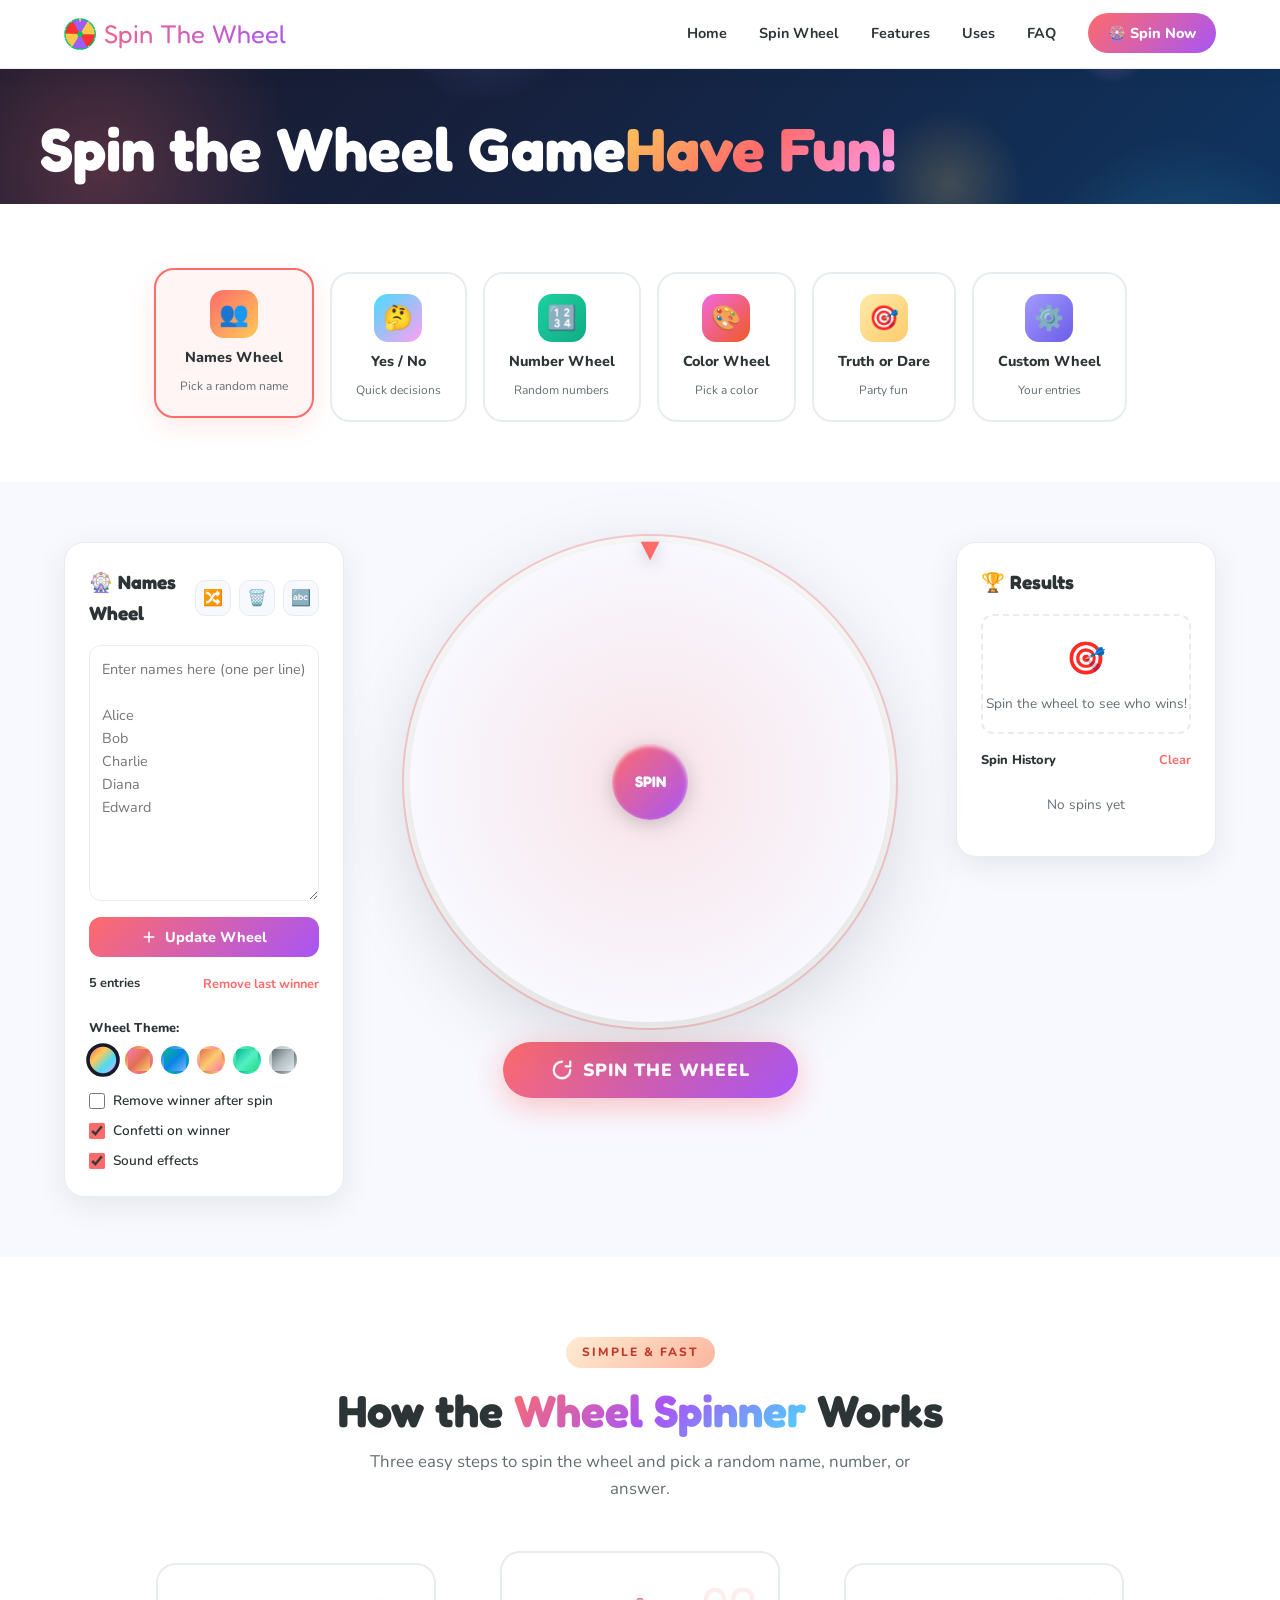
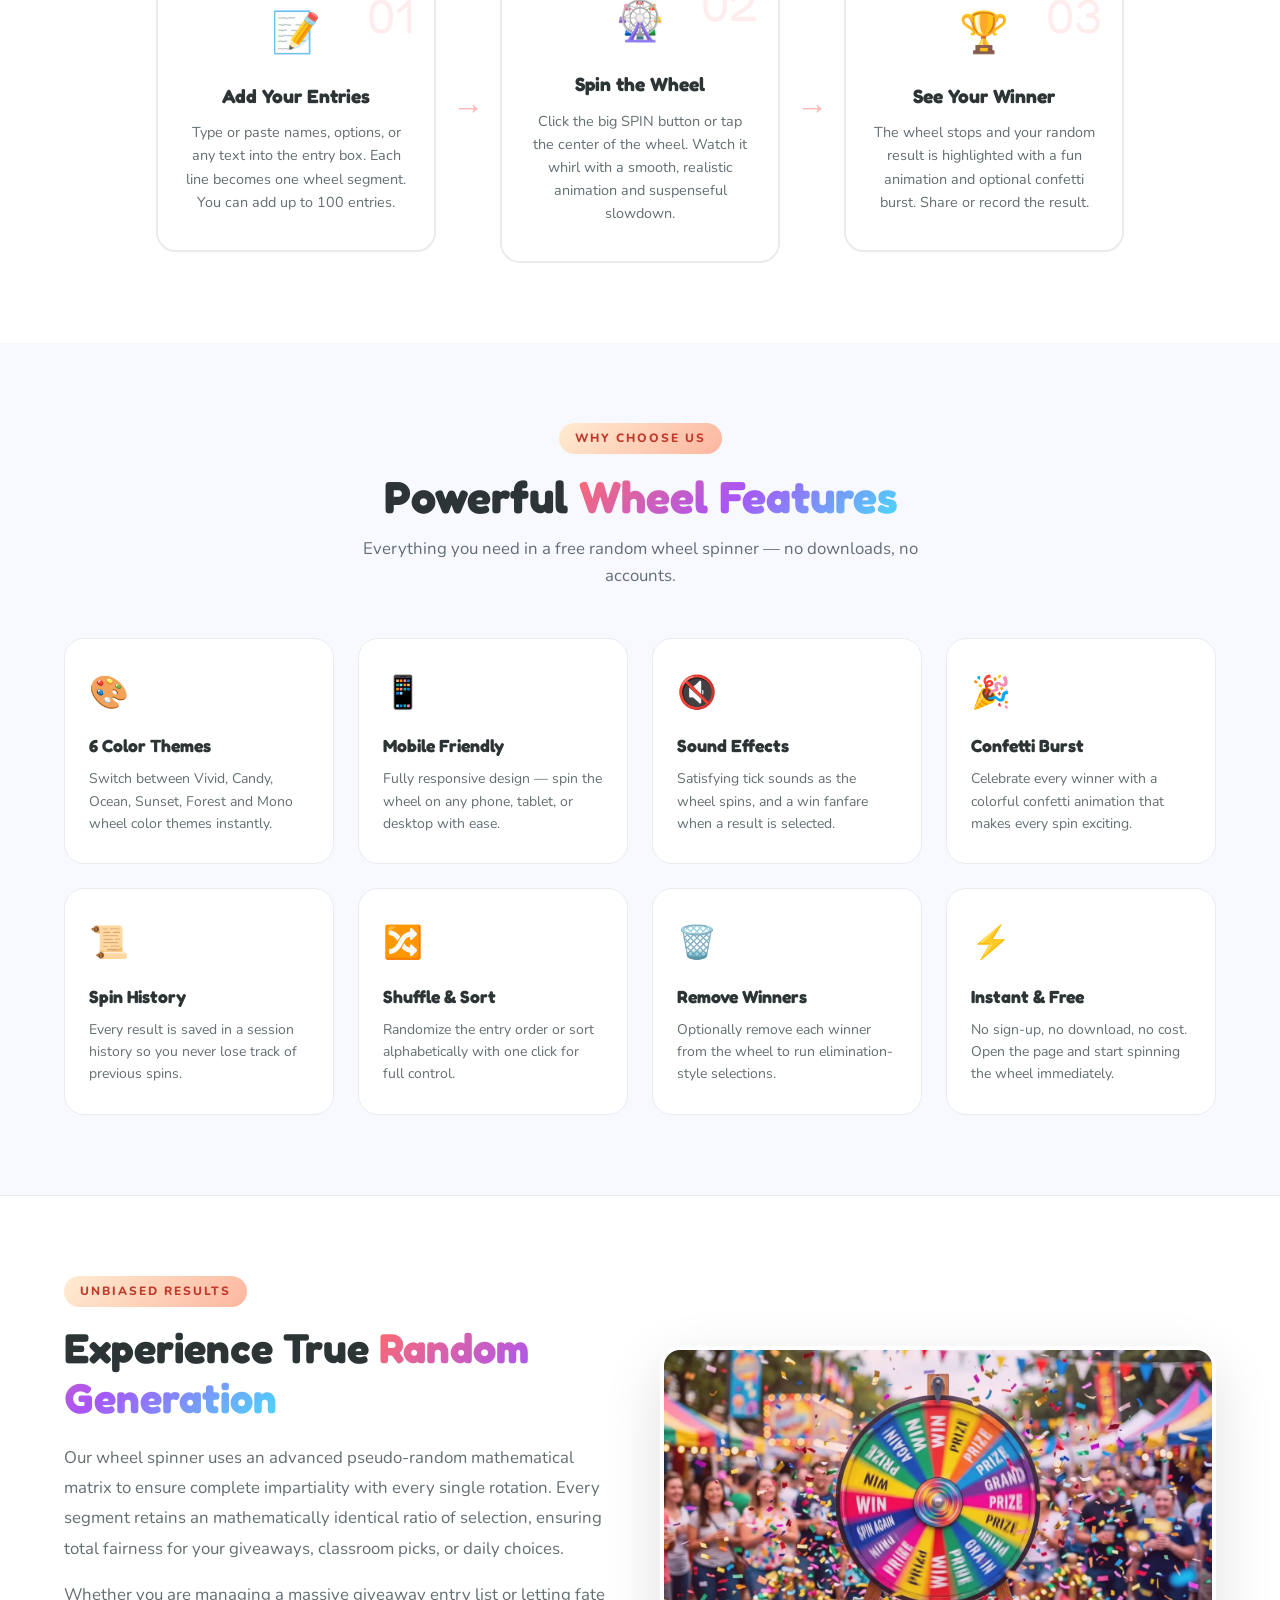
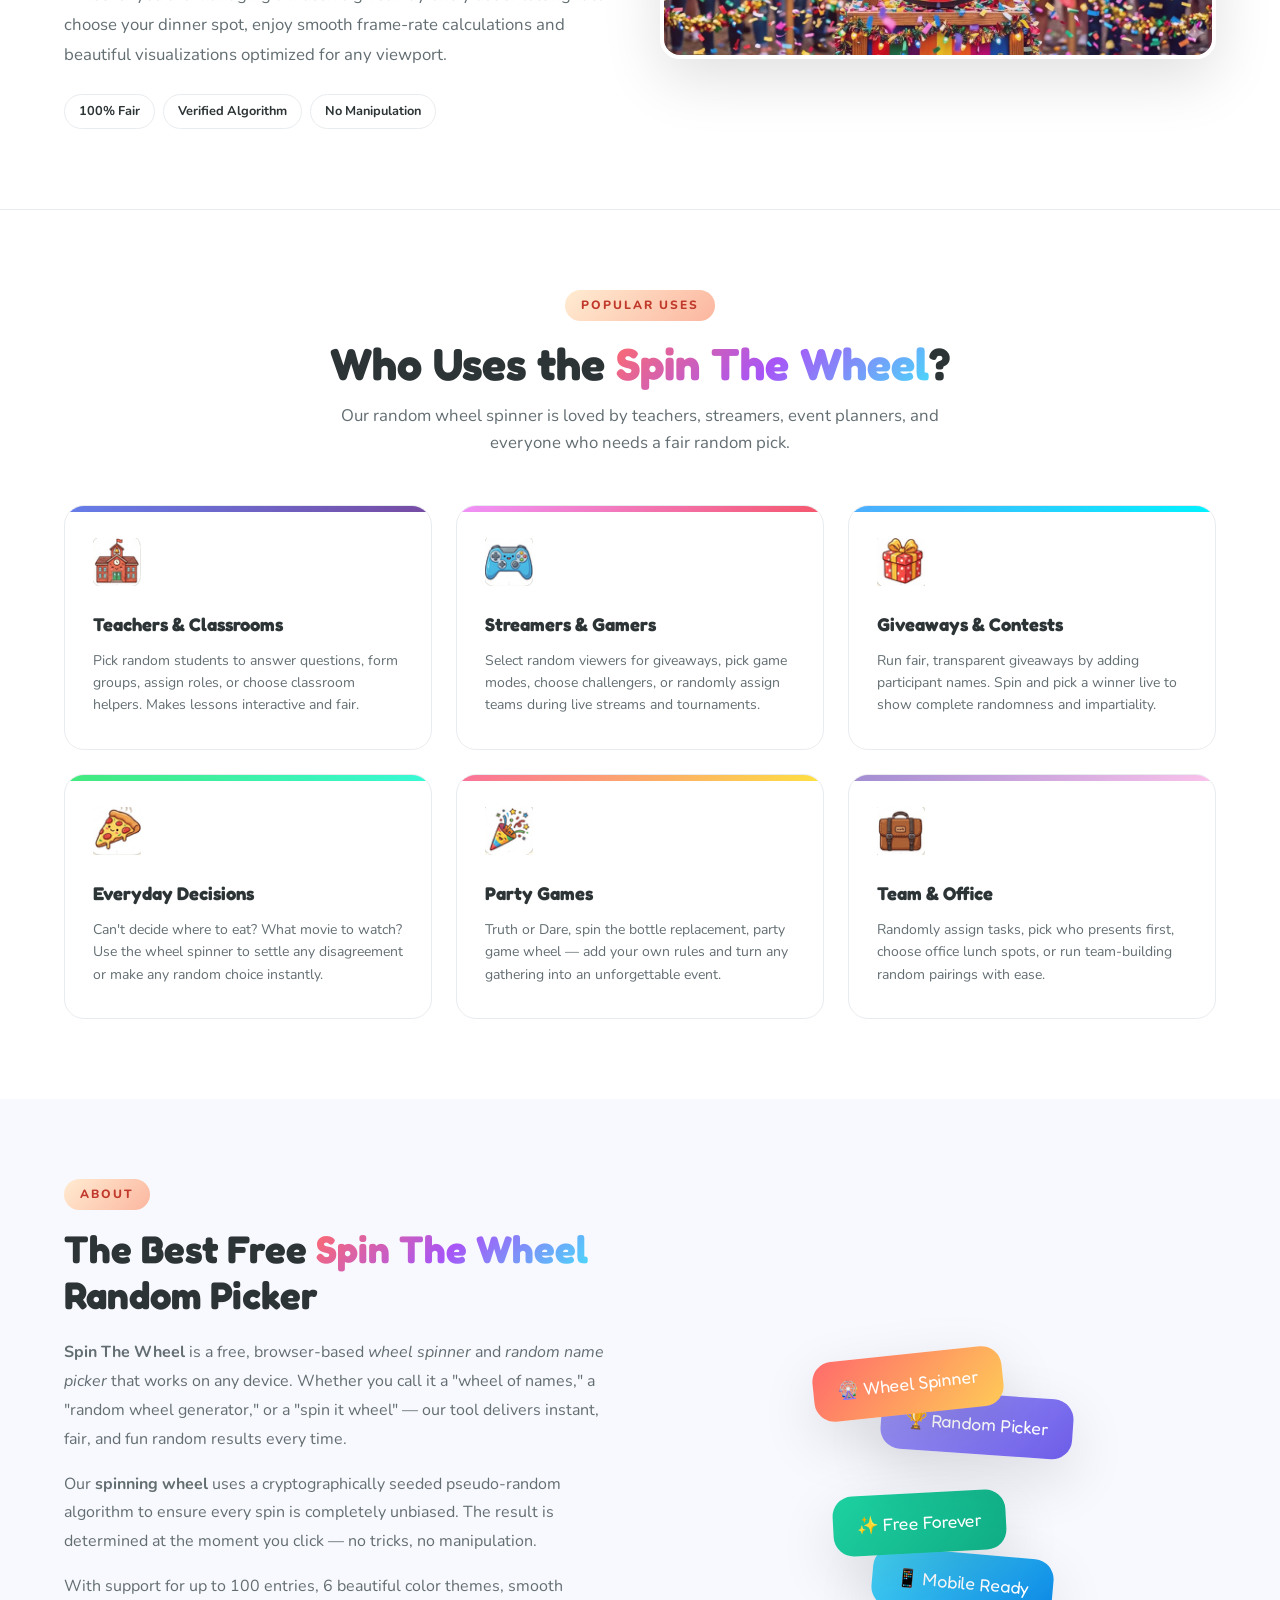
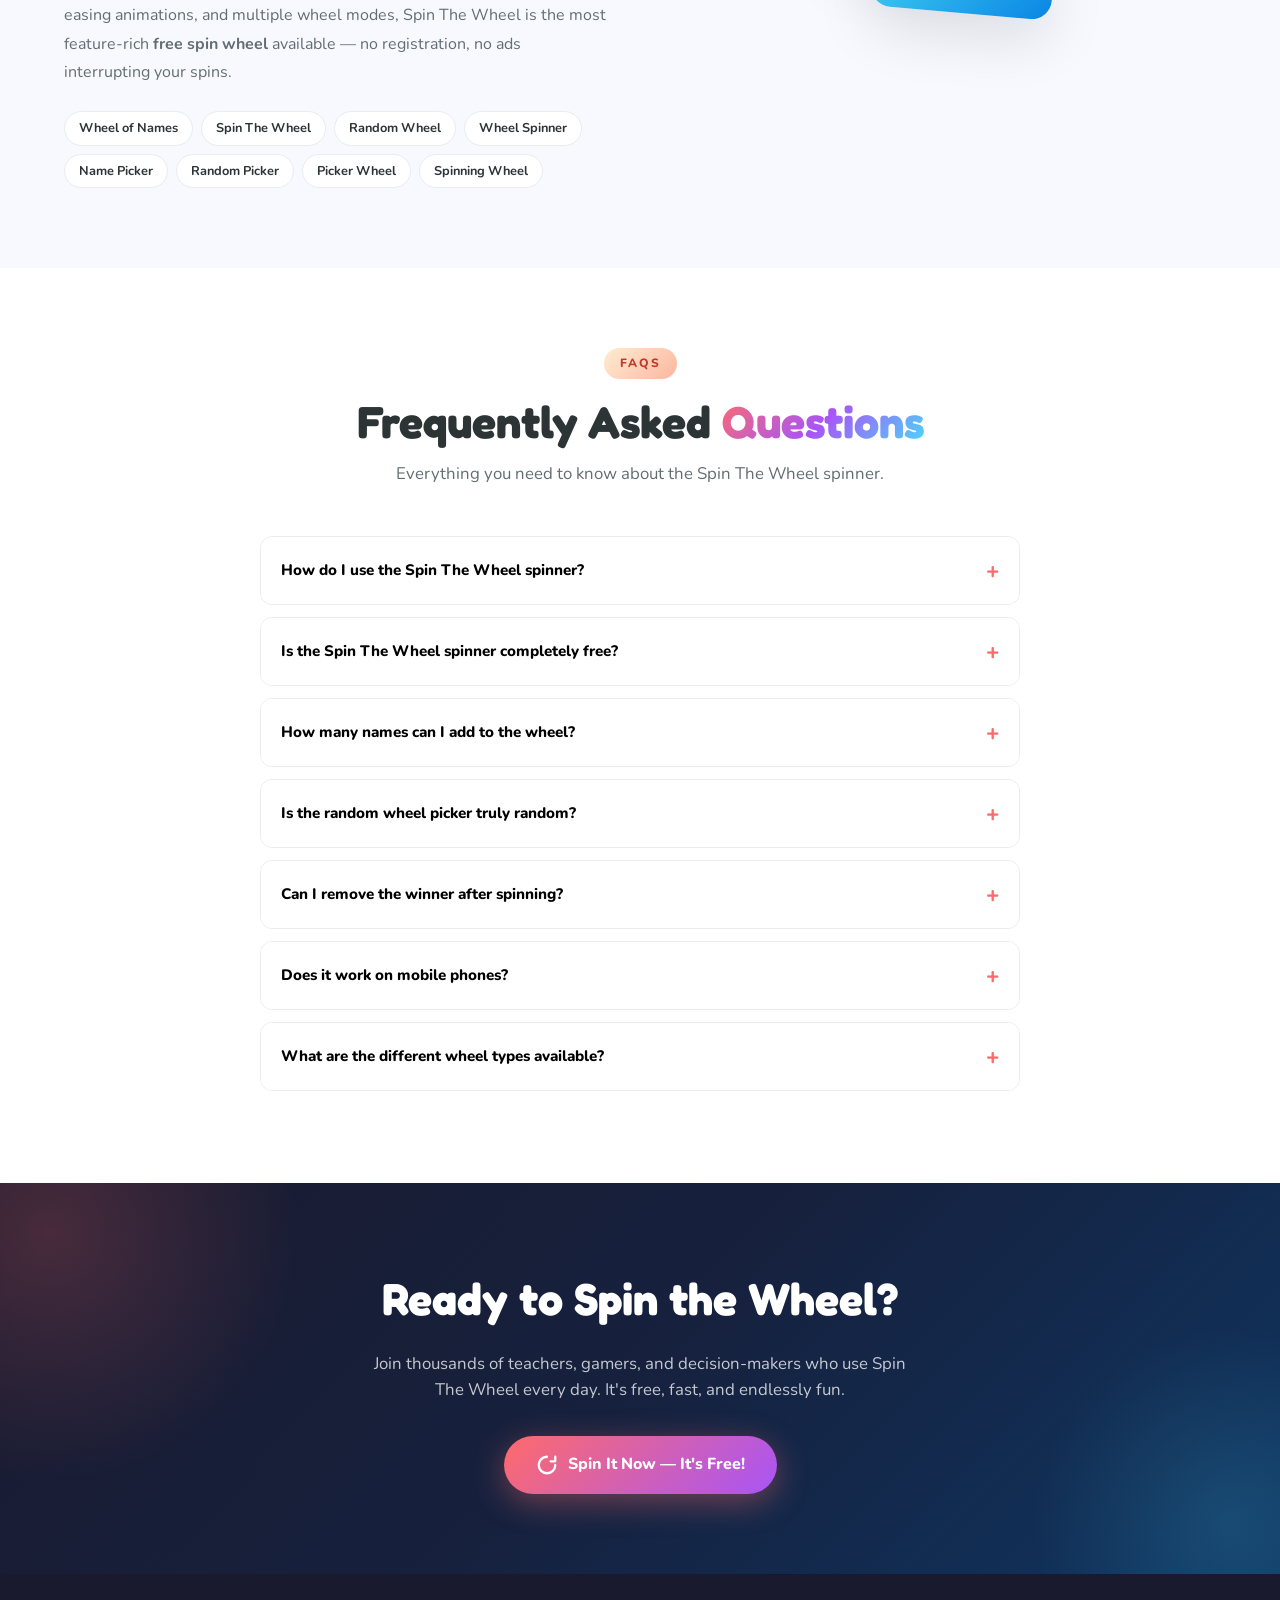
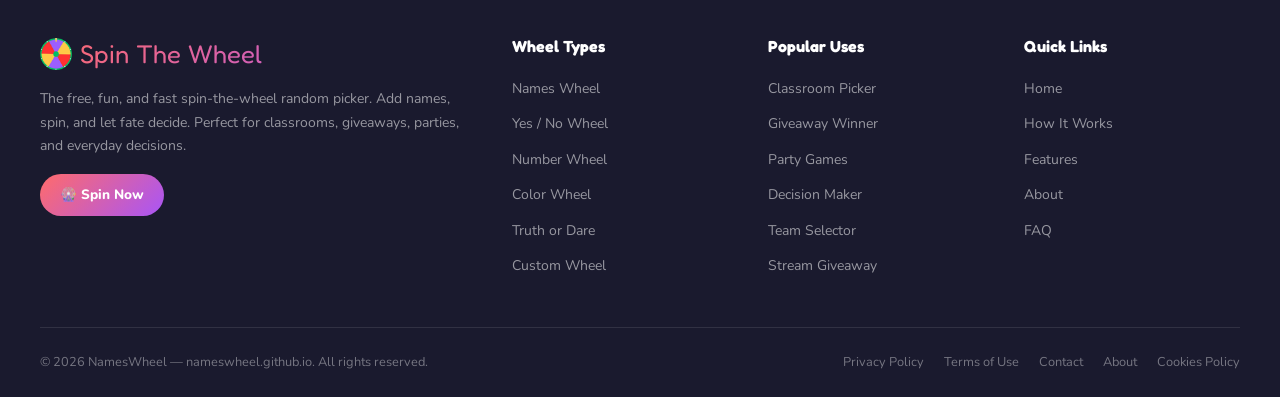
==== commit 4ea1e27d: "Update index.html" ====
--- a/index.html
+++ b/index.html
@@ -12,7 +12,7 @@
 </script>
   <meta charset="UTF-8" />
   <meta name="viewport" content="width=device-width, initial-scale=1.0" />
-  <title>Spin The Wheel – Random Wheel Spinner Game</title>
+  <title>Spin The Wheel – Random Wheel Spinner</title>
   <meta name="description" content="Spin The Wheel is a free, beautiful spinning wheel random picker. Add custom names, spin the wheel, and get instant random results. Perfect for classrooms, giveaways, games & decisions." />
   <meta name="keywords" content="random wheel, wheel of names, Spin The Wheel, spin the wheel, wheel spinner, random wheel, spinning wheel, spin a wheel, random wheel spinner, picker wheel, wheel picker, free spin wheel, spin the wheel random picker, random wheel generator" />
   <meta name="author" content="WheelGame" />
@@ -20,7 +20,7 @@
   <link rel="icon" type="image/png" sizes="32x32" href="/favicon.png">
 
   <!-- Open Graph -->
-  <meta property="og:title" content="Spin The Wheel – Free Spin the Wheel Random Picker" />
+  <meta property="og:title" content="Spin The Wheel – Random Wheel Spinner" />
   <meta property="og:description" content="Free online wheel spinner. Add names, spin & pick a random winner instantly. Beautiful, fast, and fully customizable." />
   <meta property="og:url" content="https://wheelgame.github.io/" />
   <meta property="og:type" content="website" />
@@ -28,7 +28,7 @@
 
   <!-- Twitter Card -->
   <meta name="twitter:card" content="summary_large_image" />
-  <meta name="twitter:title" content="Spin The Wheel – Spin the Wheel Random Picker" />
+  <meta name="twitter:title" content="Spin The Wheel – Random Wheel Spinner" />
   <meta name="twitter:description" content="Free online spinning wheel to pick random names, winners, and decisions." />
 
   <!-- Schema Markup -->
@@ -36,7 +36,7 @@
   {
     "@context": "https://schema.org",
     "@type": "WebApplication",
-    "name": "Spin Wheel Game",
+    "name": "Spin The Wheel Game",
     "url": "https://wheelgame.github.io/",
     "description": "Free online spin the wheel random picker. Add custom names and spin for random results.",
     "applicationCategory": "UtilityApplication",
@@ -53,7 +53,19 @@
       "Color wheel",
       "Decision wheel",
       "Luck wheel"
-    ]
+    ],
+  "permissions": "No registration required",
+  "softwareVersion": "1.0",
+  "about": {
+    "@type": "Thing",
+    "name": "Random Wheel Spinner"
+  },
+  "applicationSuite": "Wheel Tools",
+  "alternateName": "Wheel of Names",
+  "creator": {
+    "@type": "Organization",
+    "name": "Spin Wheel Game"  
+    }
   }
   </script>
   <script type="application/ld+json">
@@ -123,6 +135,38 @@
     </div>    
   </section>
 
+   <!-- WHEEL TYPES NAV - MOVED SECOND for mobile -->
+    <section class="wheel-types-nav" id="wheel-types">
+      <div class="container">          
+        <div class="wheel-type-cards">
+          <div class="wt-card active" data-wheel="names" onclick="switchWheel('names')">
+            <div class="wt-icon" style="background:linear-gradient(135deg,#ff6b6b,#feca57)">👥</div>
+            <strong>Names Wheel</strong><span>Pick a random name</span>
+          </div>
+          <div class="wt-card" data-wheel="yesno" onclick="switchWheel('yesno')">
+            <div class="wt-icon" style="background:linear-gradient(135deg,#48dbfb,#ff9ff3)">🤔</div>
+            <strong>Yes / No</strong><span>Quick decisions</span>
+          </div>
+          <div class="wt-card" data-wheel="numbers" onclick="switchWheel('numbers')">
+            <div class="wt-icon" style="background:linear-gradient(135deg,#1dd1a1,#10ac84)">🔢</div>
+            <strong>Number Wheel</strong><span>Random numbers</span>
+          </div>
+          <div class="wt-card" data-wheel="colors" onclick="switchWheel('colors')">
+            <div class="wt-icon" style="background:linear-gradient(135deg,#f368e0,#ee5a24)">🎨</div>
+            <strong>Color Wheel</strong><span>Pick a color</span>
+          </div>
+          <div class="wt-card" data-wheel="truth" onclick="switchWheel('truth')">
+            <div class="wt-icon" style="background:linear-gradient(135deg,#ffeaa7,#fdcb6e)">🎯</div>
+            <strong>Truth or Dare</strong><span>Party fun</span>
+          </div>
+          <div class="wt-card" data-wheel="custom" onclick="switchWheel('custom')">
+            <div class="wt-icon" style="background:linear-gradient(135deg,#a29bfe,#6c5ce7)">⚙️</div>
+            <strong>Custom Wheel</strong><span>Your entries</span>
+          </div>
+        </div>
+      </div>
+    </section>
+
   <!-- MAIN CONTENT WRAPPER for mobile reorder -->
   <div class="main-content-wrapper">
 
@@ -232,39 +276,7 @@
 
         </div><!-- /spinner-layout -->
       </div>
-    </section>
-
-    <!-- WHEEL TYPES NAV - MOVED SECOND for mobile -->
-    <section class="wheel-types-nav" id="wheel-types">
-      <div class="container">          
-        <div class="wheel-type-cards">
-          <div class="wt-card active" data-wheel="names" onclick="switchWheel('names')">
-            <div class="wt-icon" style="background:linear-gradient(135deg,#ff6b6b,#feca57)">👥</div>
-            <strong>Names Wheel</strong><span>Pick a random name</span>
-          </div>
-          <div class="wt-card" data-wheel="yesno" onclick="switchWheel('yesno')">
-            <div class="wt-icon" style="background:linear-gradient(135deg,#48dbfb,#ff9ff3)">🤔</div>
-            <strong>Yes / No</strong><span>Quick decisions</span>
-          </div>
-          <div class="wt-card" data-wheel="numbers" onclick="switchWheel('numbers')">
-            <div class="wt-icon" style="background:linear-gradient(135deg,#1dd1a1,#10ac84)">🔢</div>
-            <strong>Number Wheel</strong><span>Random numbers</span>
-          </div>
-          <div class="wt-card" data-wheel="colors" onclick="switchWheel('colors')">
-            <div class="wt-icon" style="background:linear-gradient(135deg,#f368e0,#ee5a24)">🎨</div>
-            <strong>Color Wheel</strong><span>Pick a color</span>
-          </div>
-          <div class="wt-card" data-wheel="truth" onclick="switchWheel('truth')">
-            <div class="wt-icon" style="background:linear-gradient(135deg,#ffeaa7,#fdcb6e)">🎯</div>
-            <strong>Truth or Dare</strong><span>Party fun</span>
-          </div>
-          <div class="wt-card" data-wheel="custom" onclick="switchWheel('custom')">
-            <div class="wt-icon" style="background:linear-gradient(135deg,#a29bfe,#6c5ce7)">⚙️</div>
-            <strong>Custom Wheel</strong><span>Your entries</span>
-          </div>
-        </div>
-      </div>
-    </section>
+    </section>   
 
   </div><!-- /main-content-wrapper -->
 
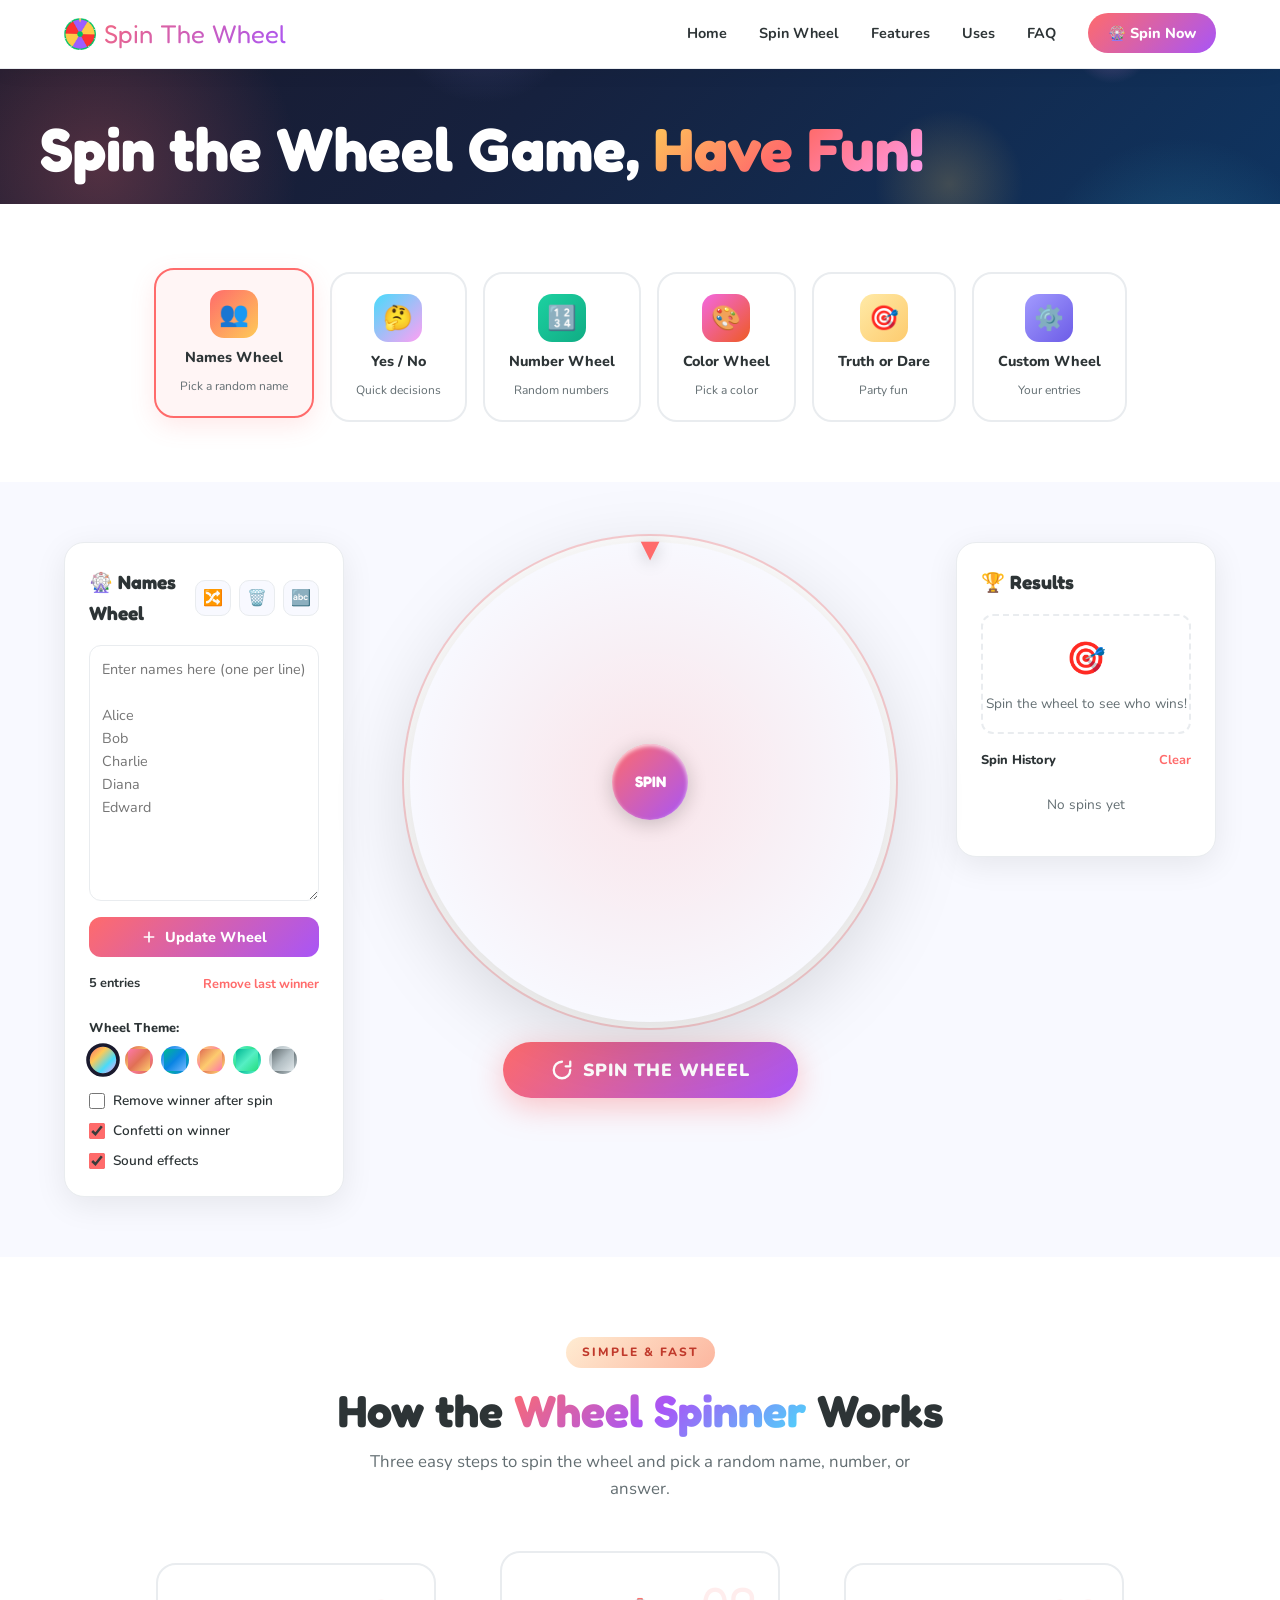
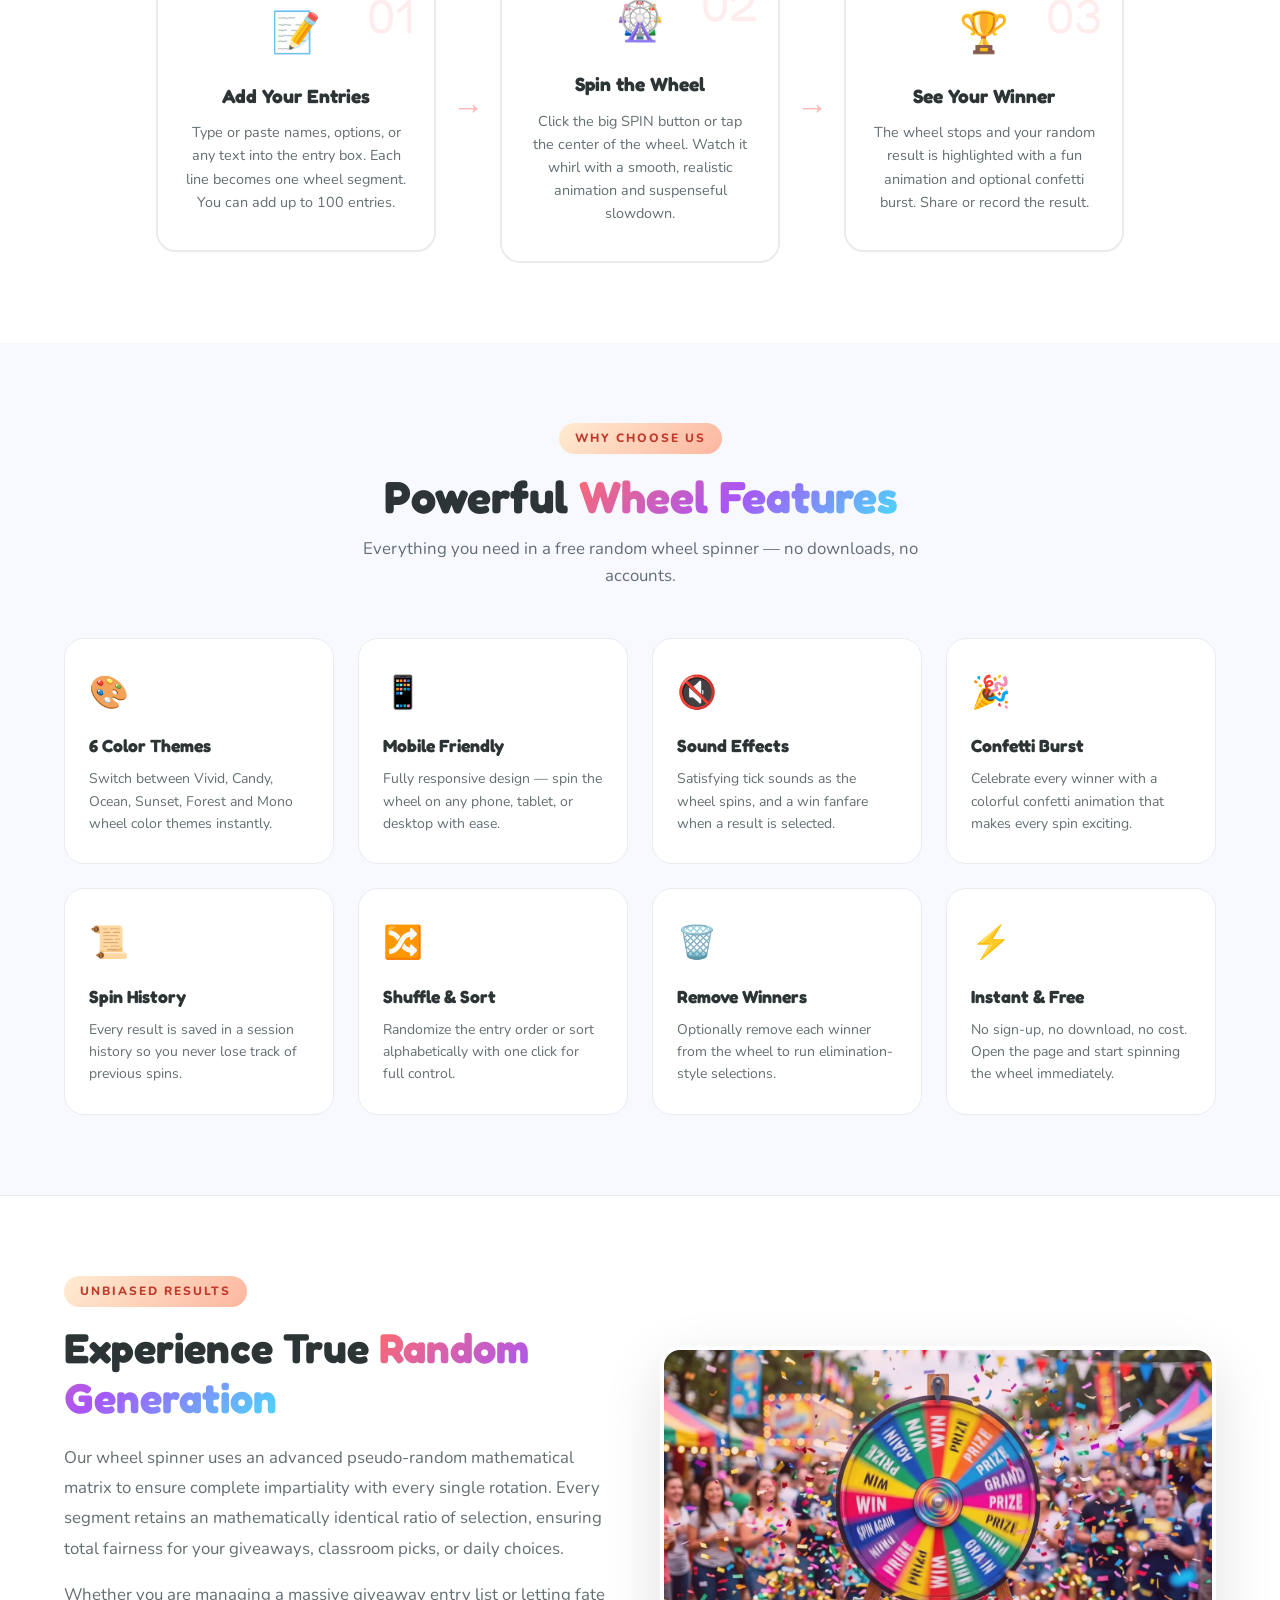
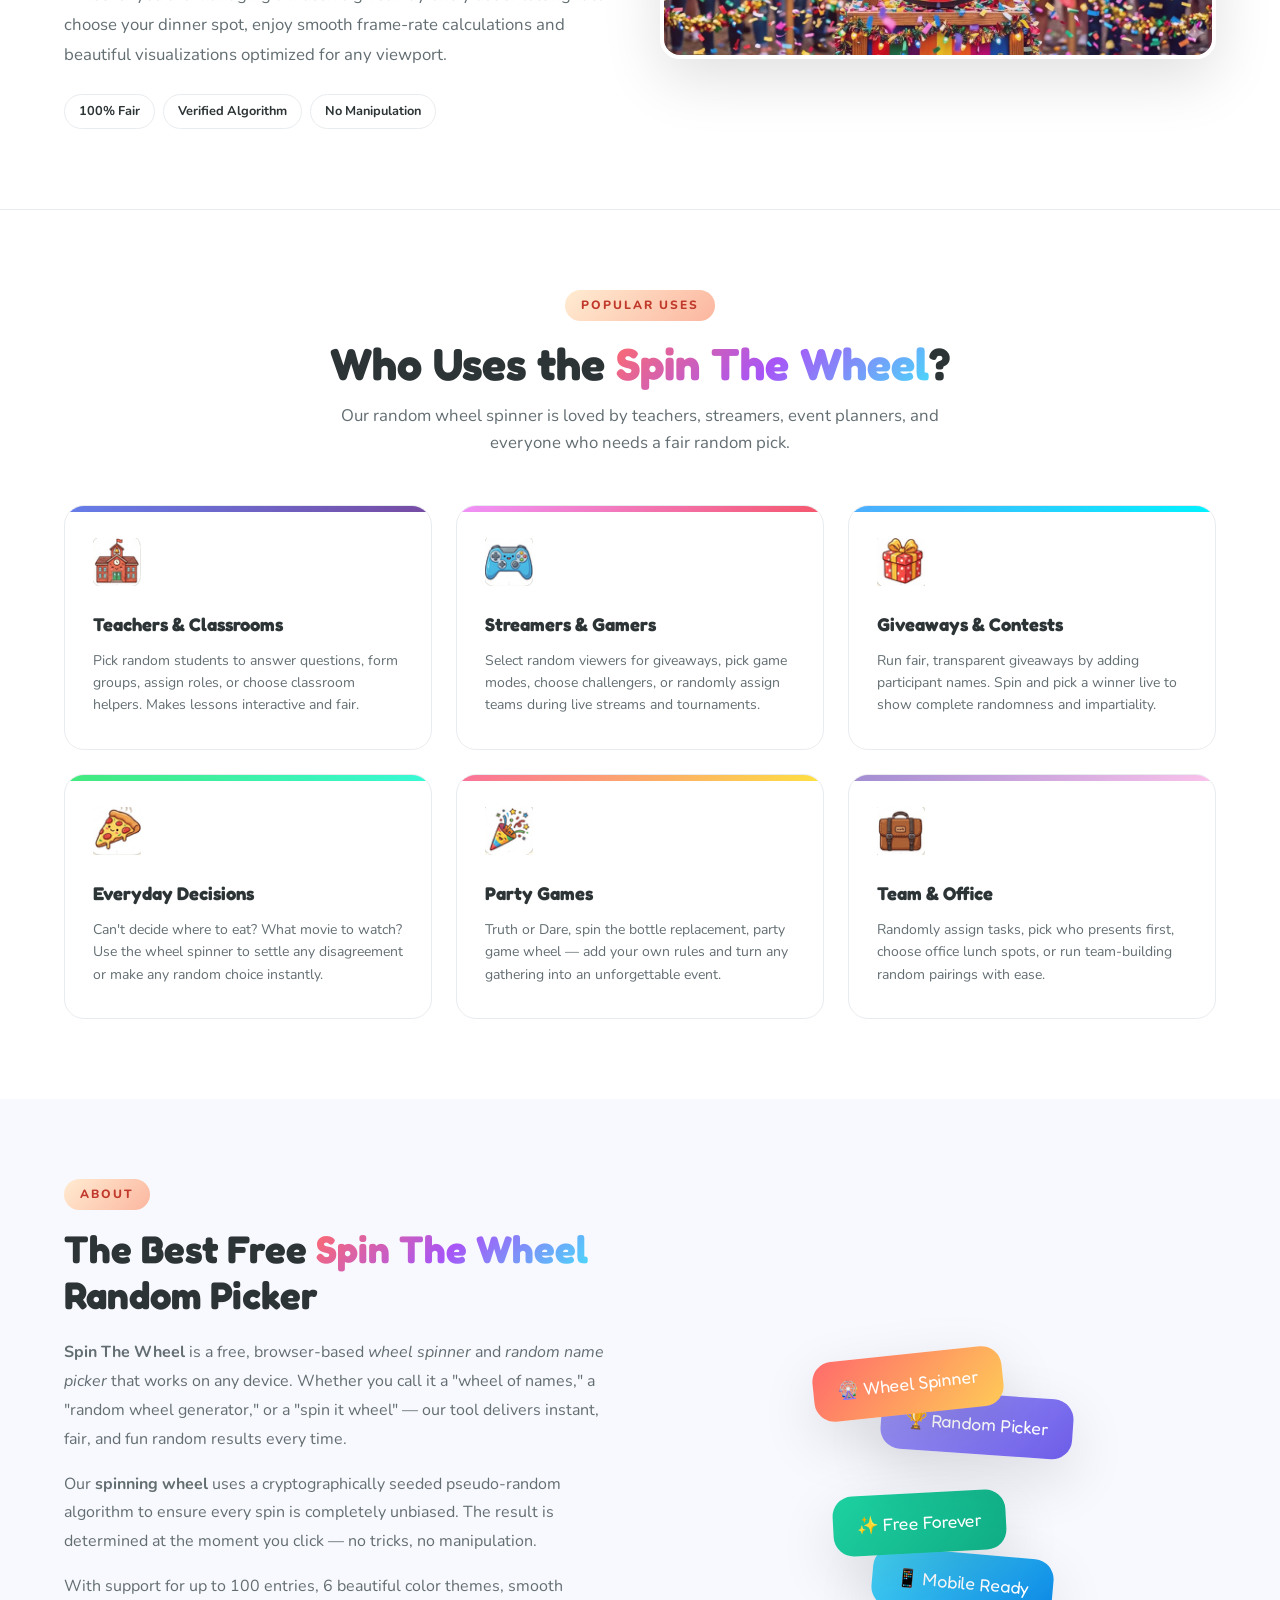
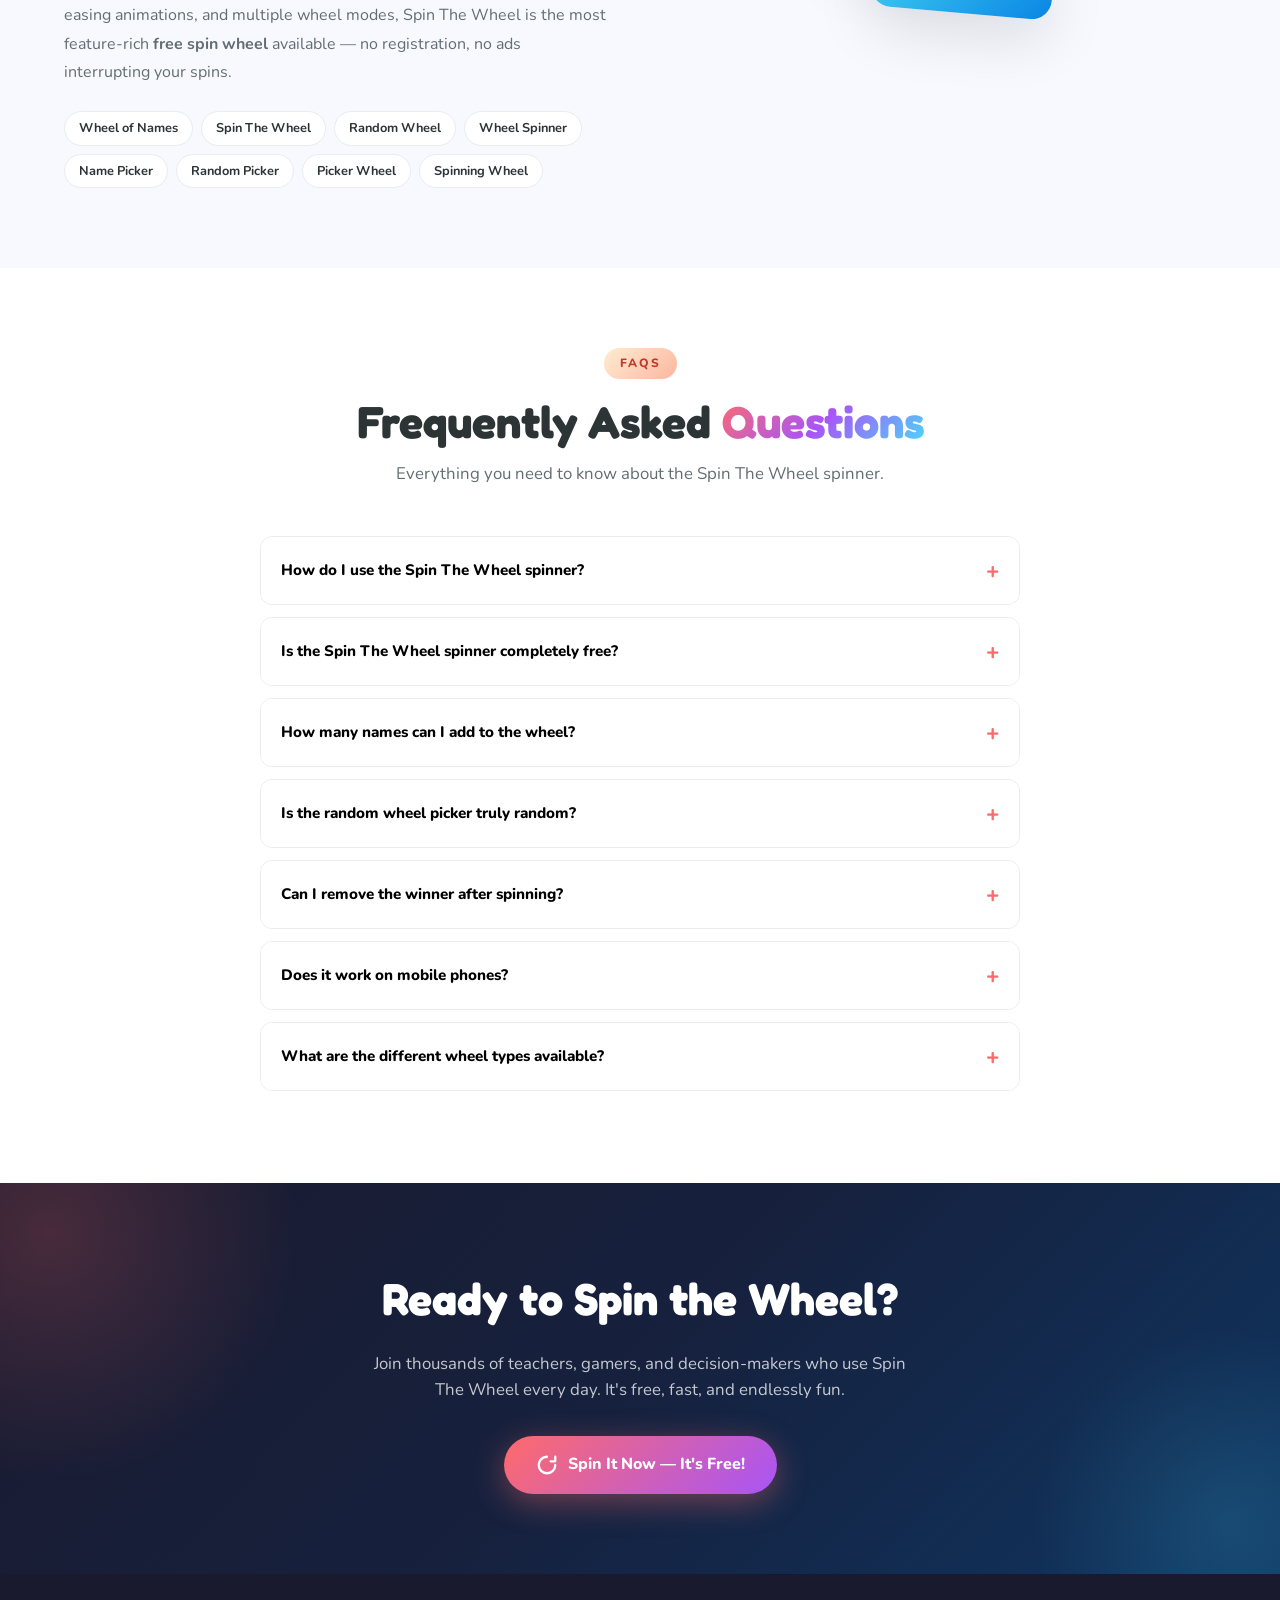
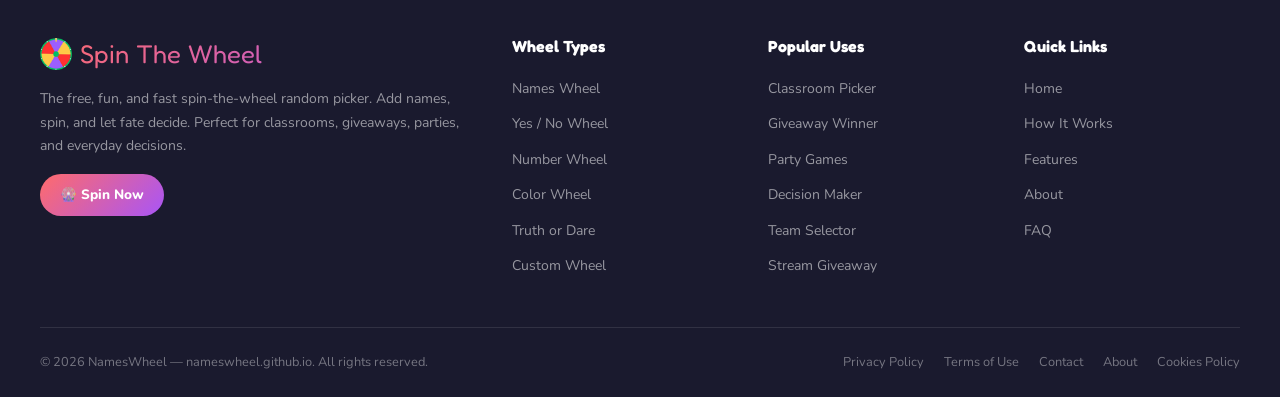
==== commit 9e4a375f: "Update index.html" ====
--- a/index.html
+++ b/index.html
@@ -130,7 +130,7 @@
     </div>
     <div class="hero-content">
       <div class="hero-text">        
-        <h1>Spin the Wheel Game<span class="gradient-text">Have Fun!</span></h1>              
+        <h1>Spin the Wheel Game, <span class="gradient-text">Have Fun!</span></h1>              
       </div>      
     </div>    
   </section>
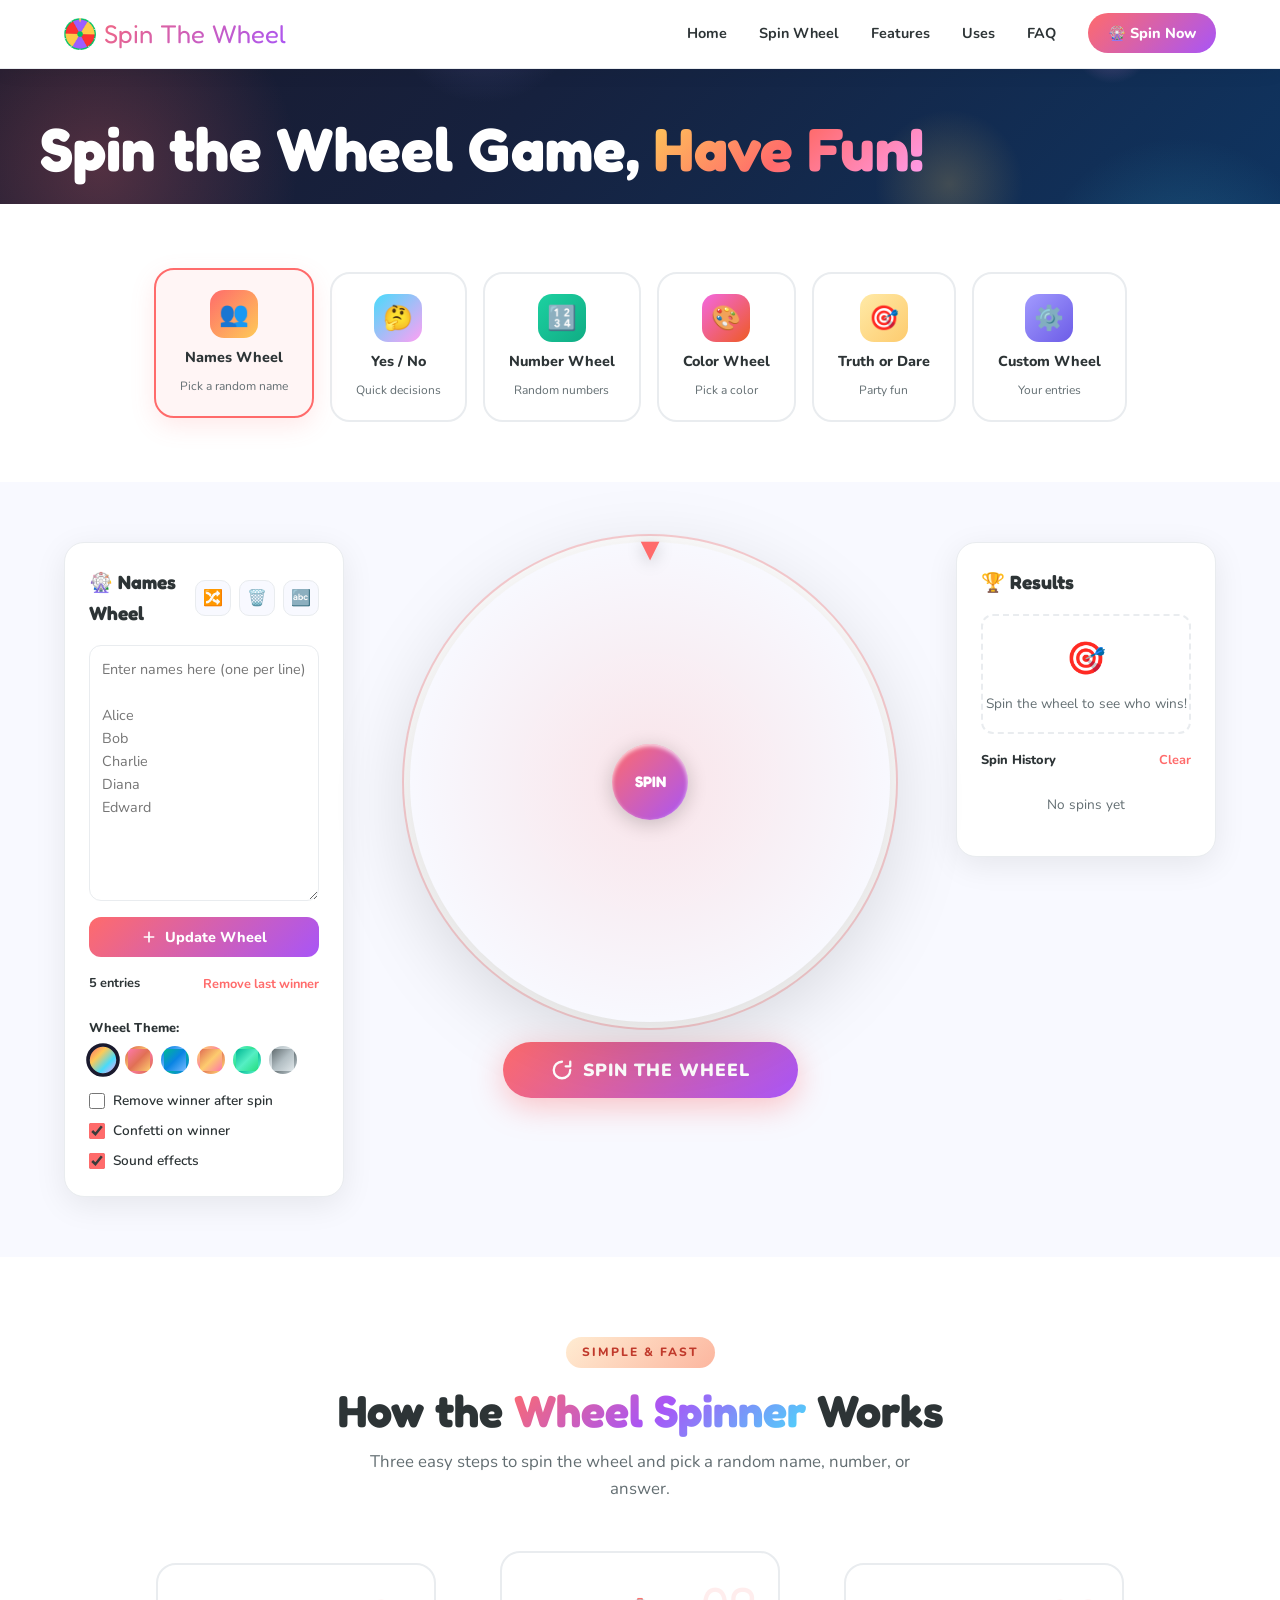
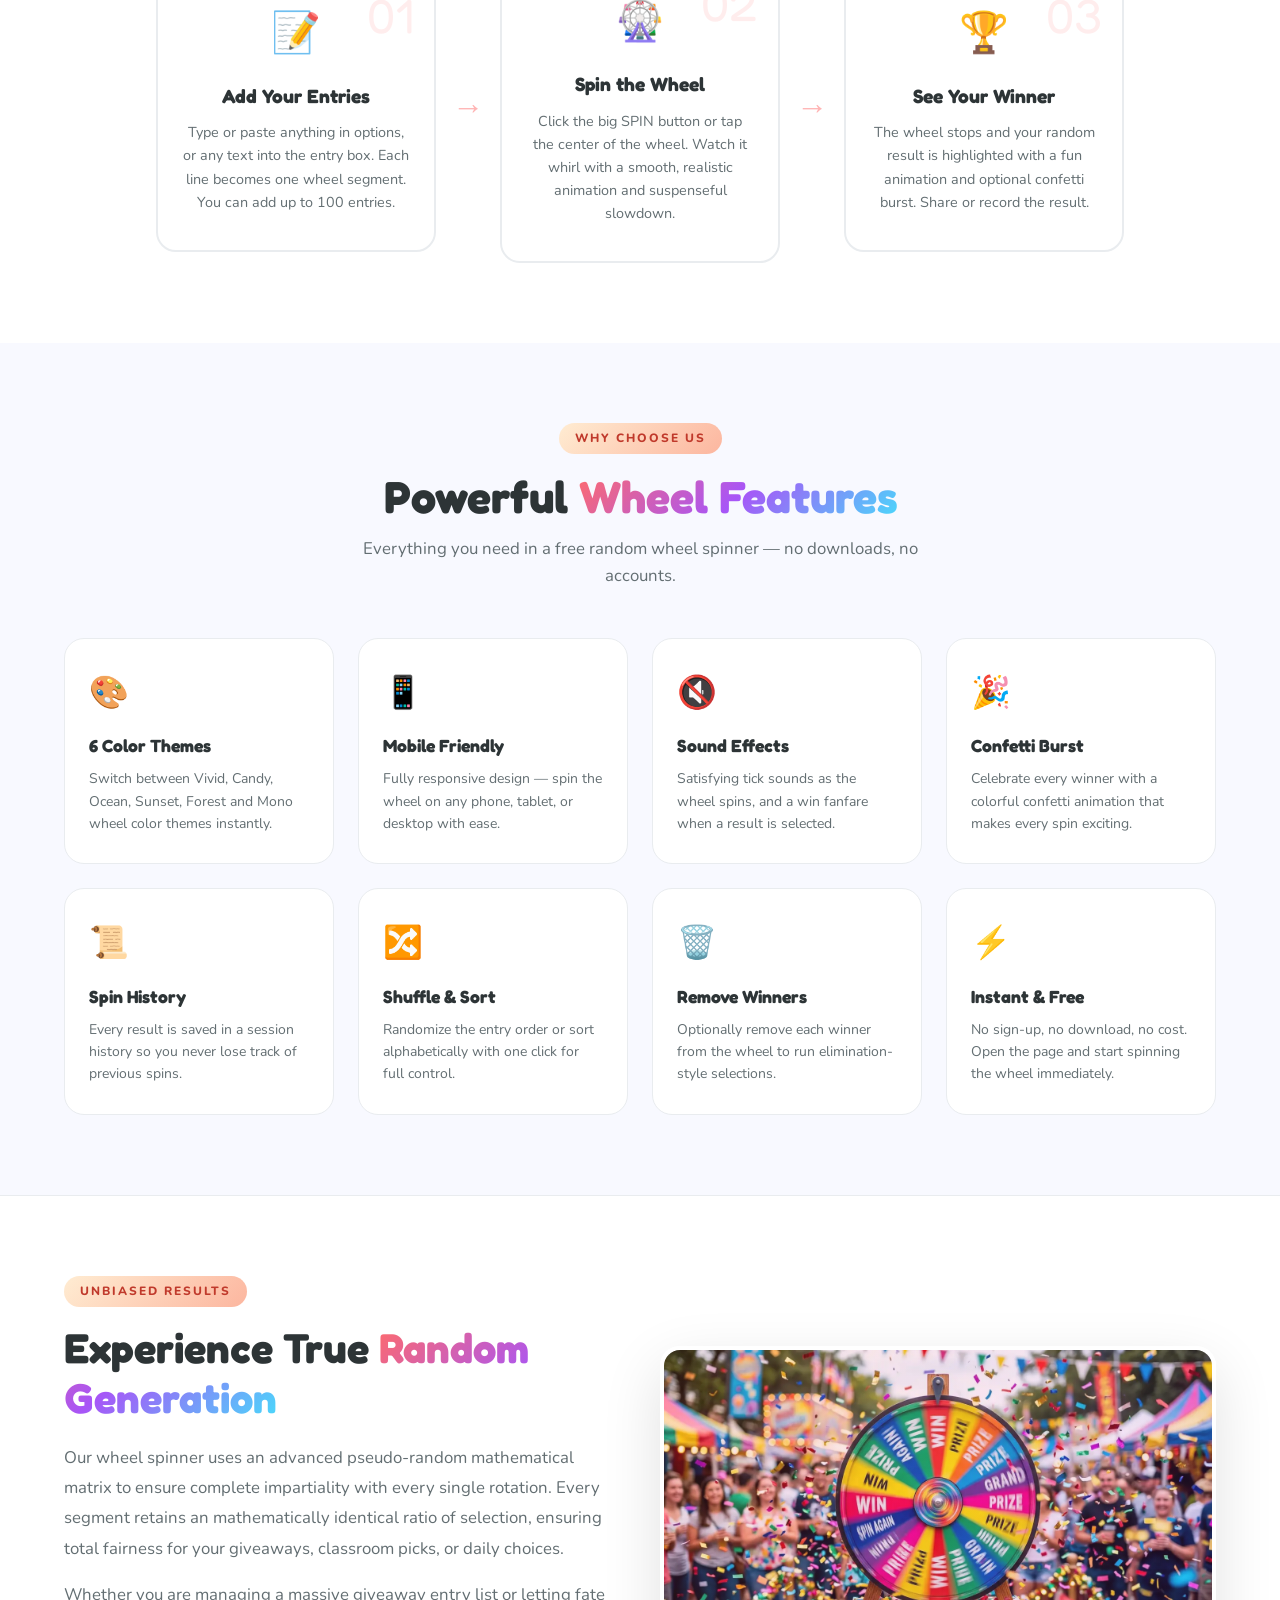
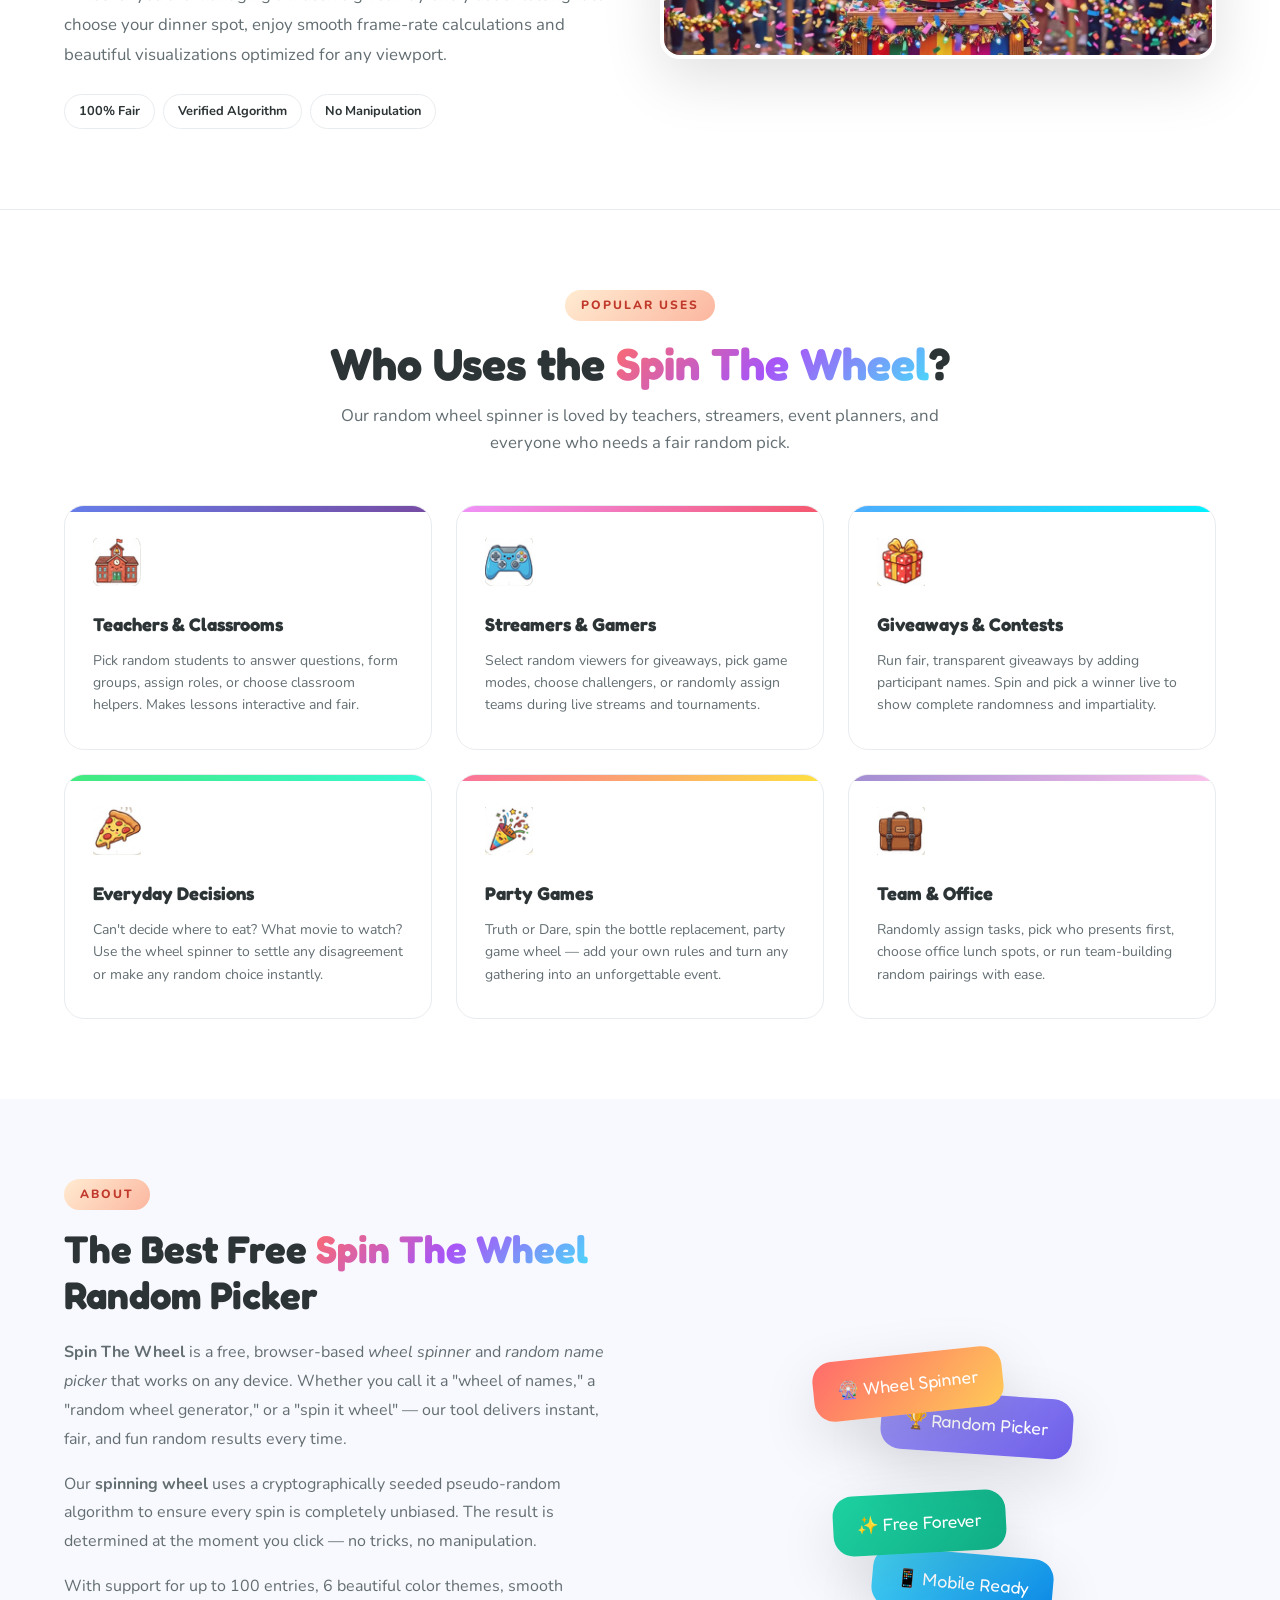
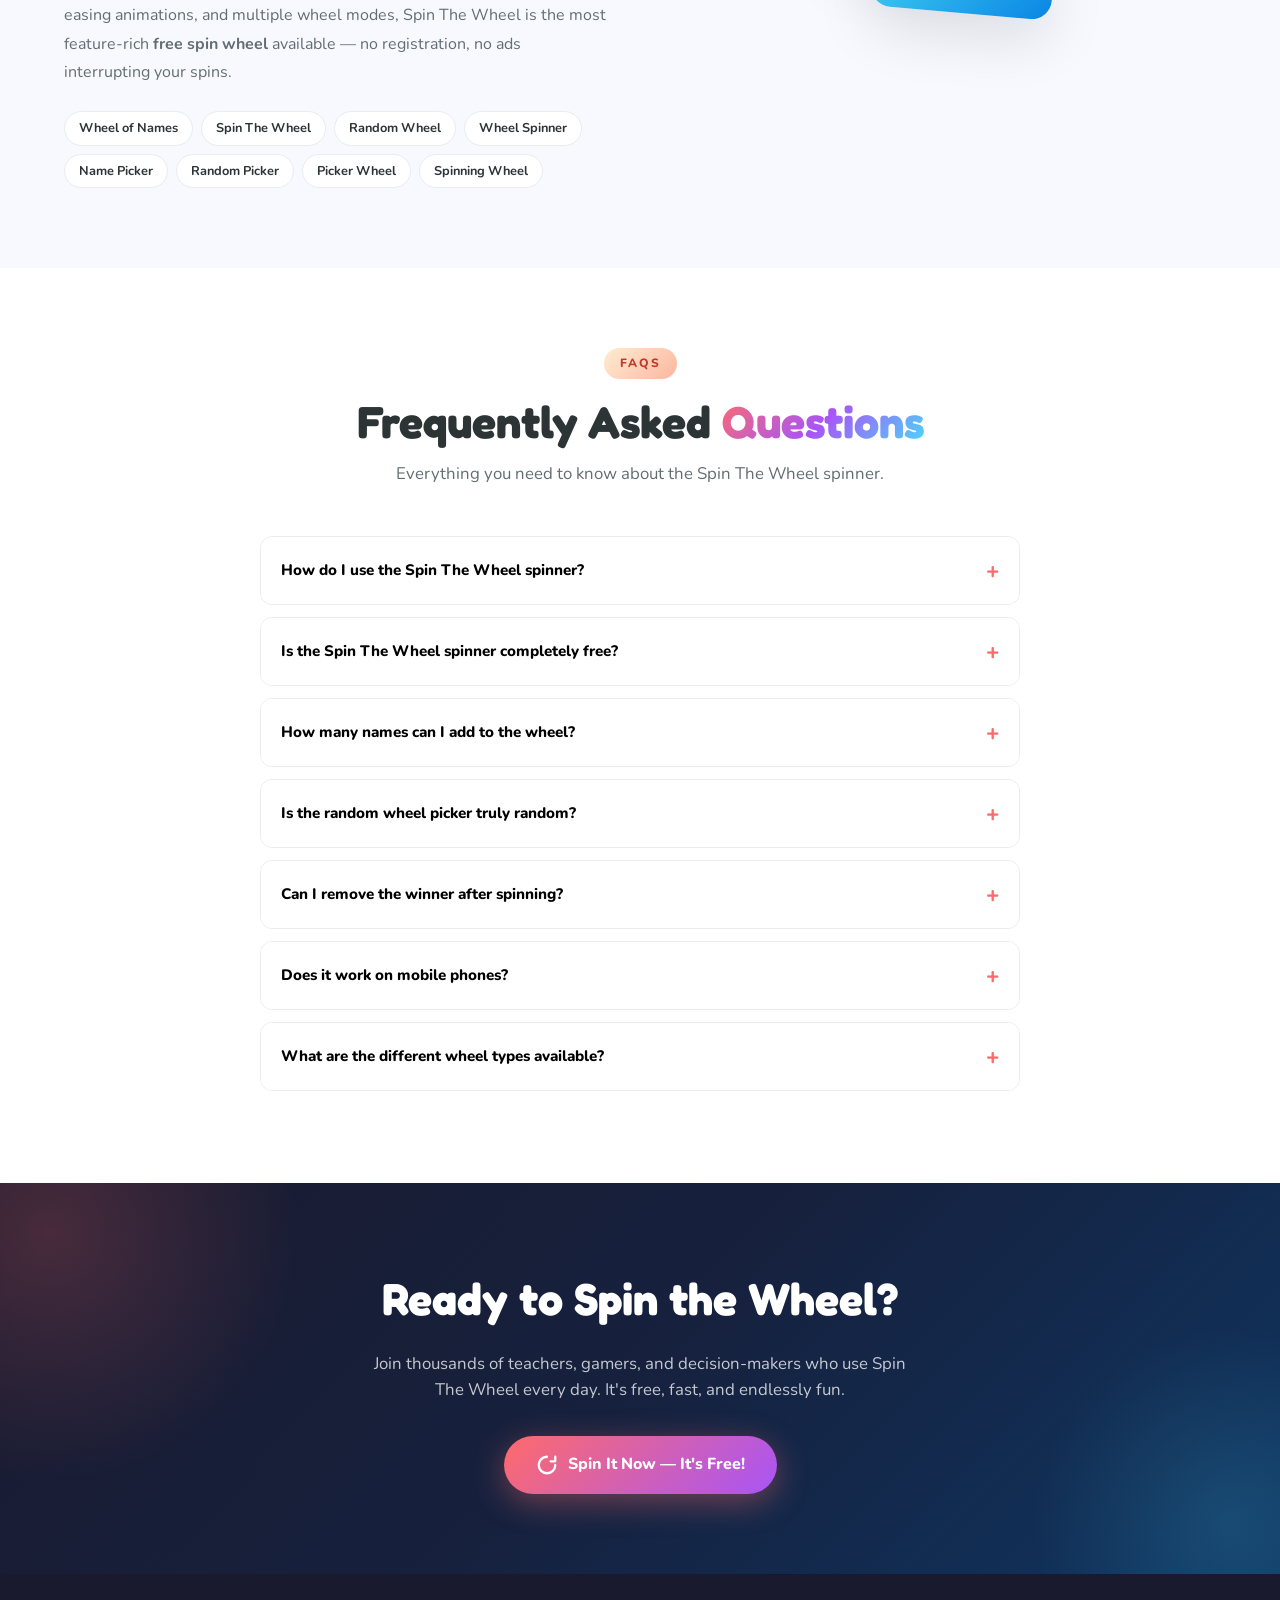
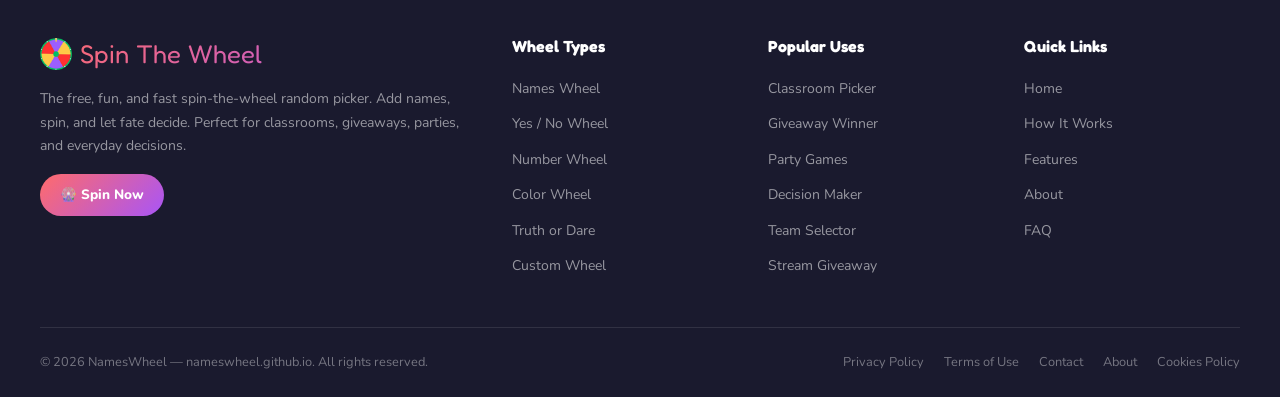
==== commit d74b56d6: "Update index.html" ====
--- a/index.html
+++ b/index.html
@@ -291,7 +291,7 @@
           <div class="step-num">01</div>
           <div class="step-icon">📝</div>
           <h4>Add Your Entries</h4>
-          <p>Type or paste names, options, or any text into the entry box. Each line becomes one wheel segment. You can add up to 100 entries.</p>
+          <p>Type or paste anything in options, or any text into the entry box. Each line becomes one wheel segment. You can add up to 100 entries.</p>
         </div>
         <div class="step-arrow">→</div>
         <div class="step-card">
